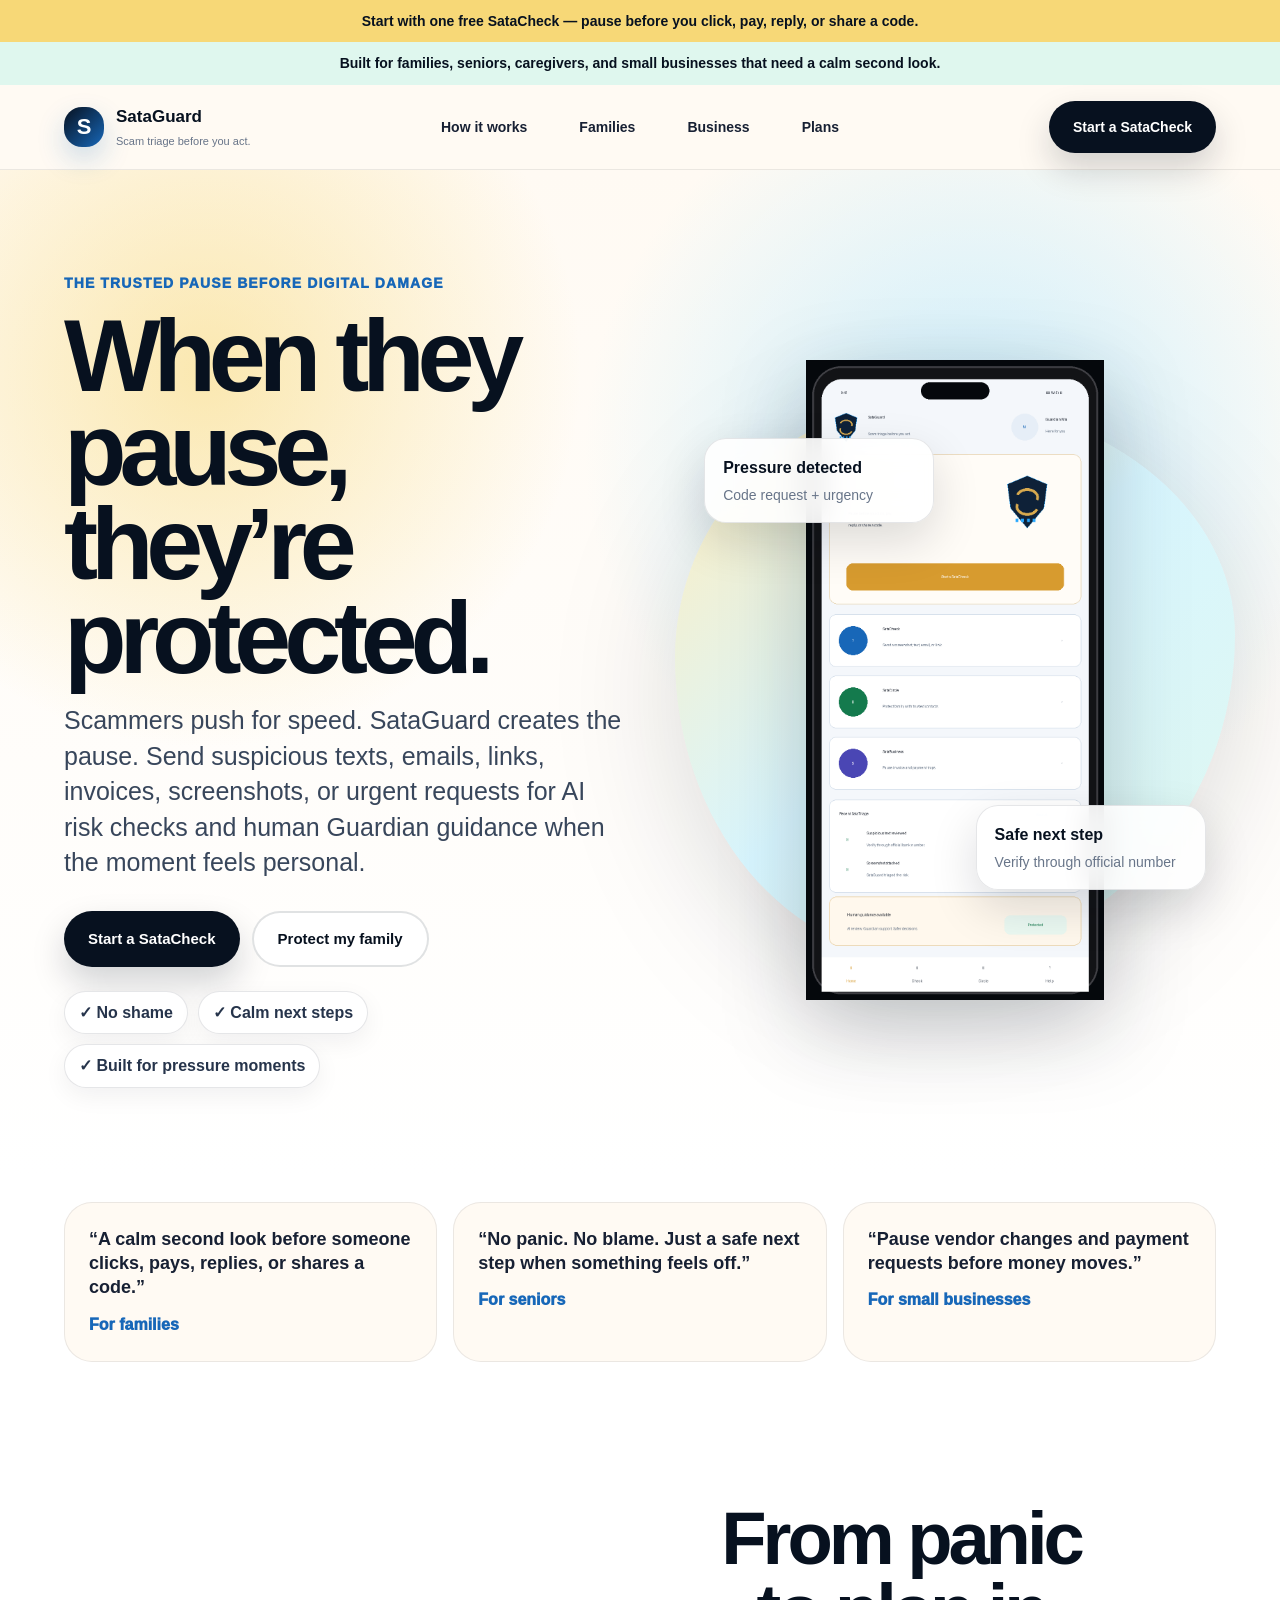
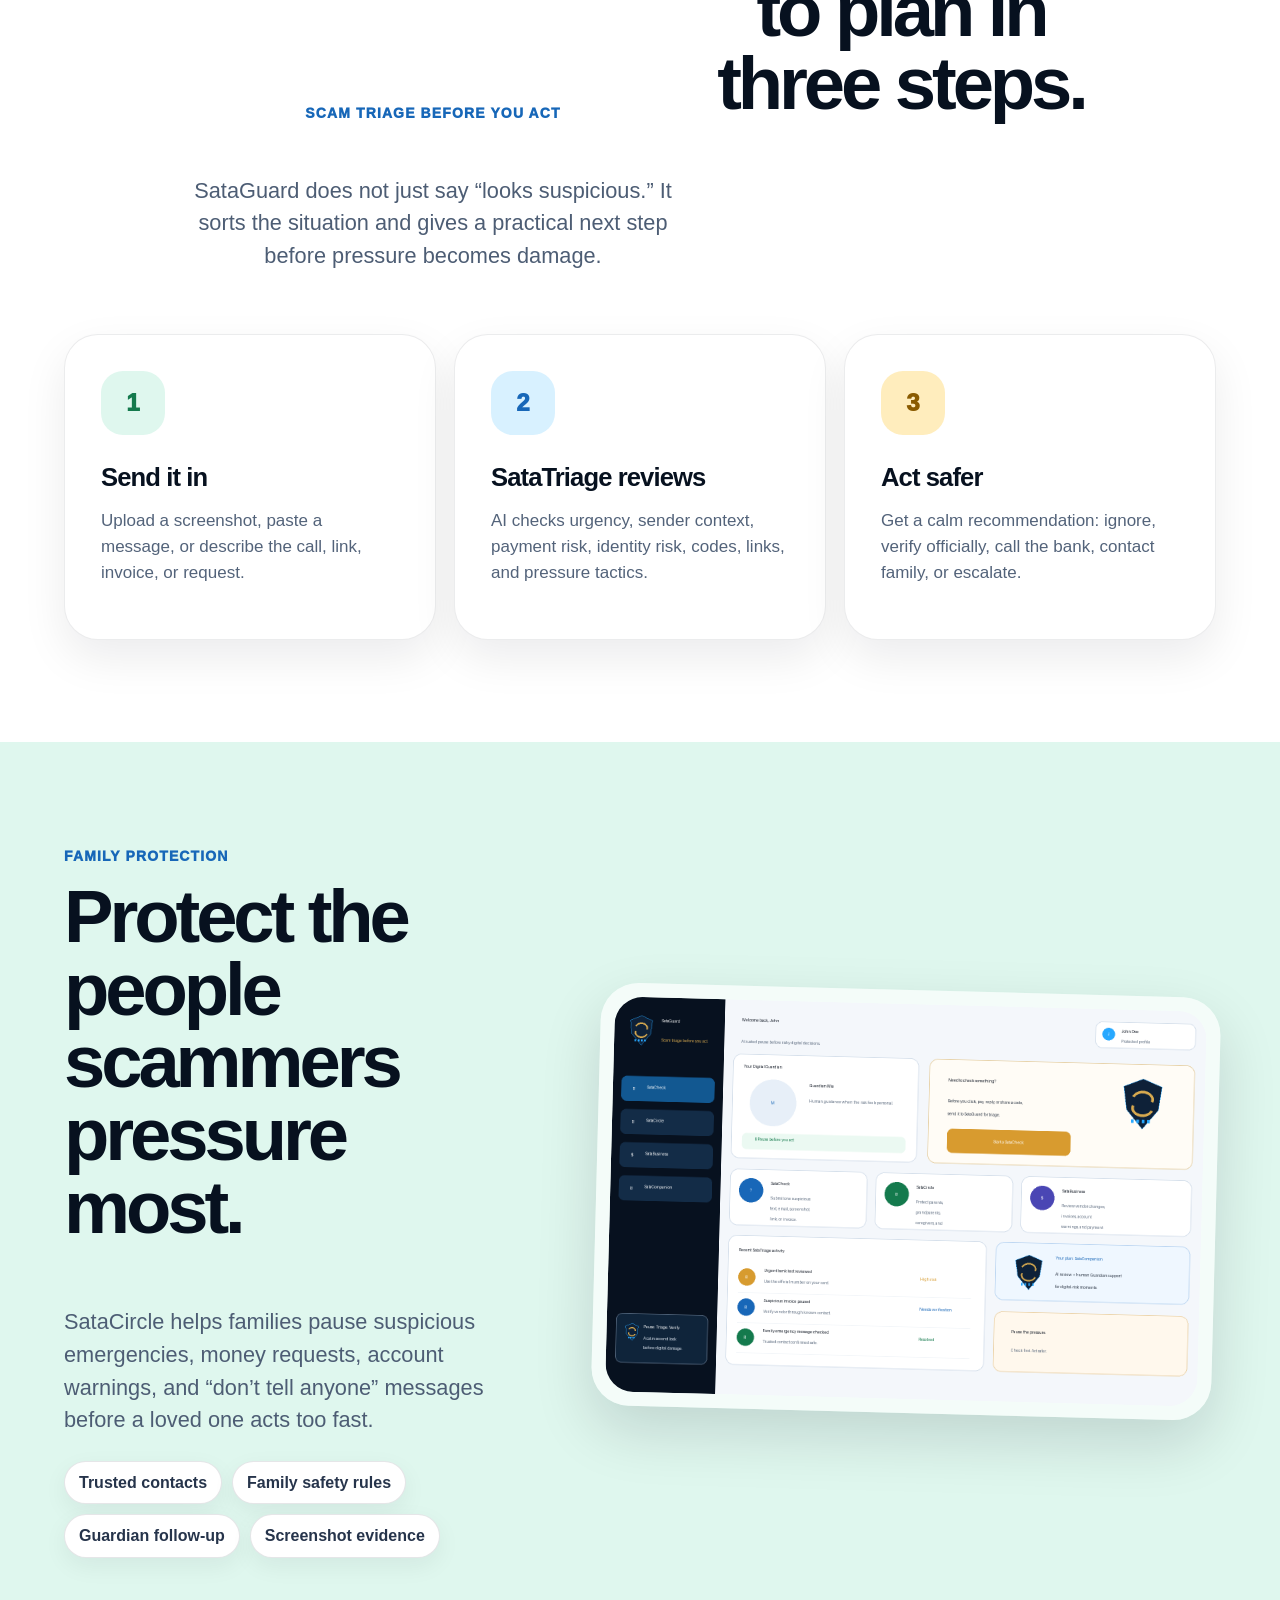
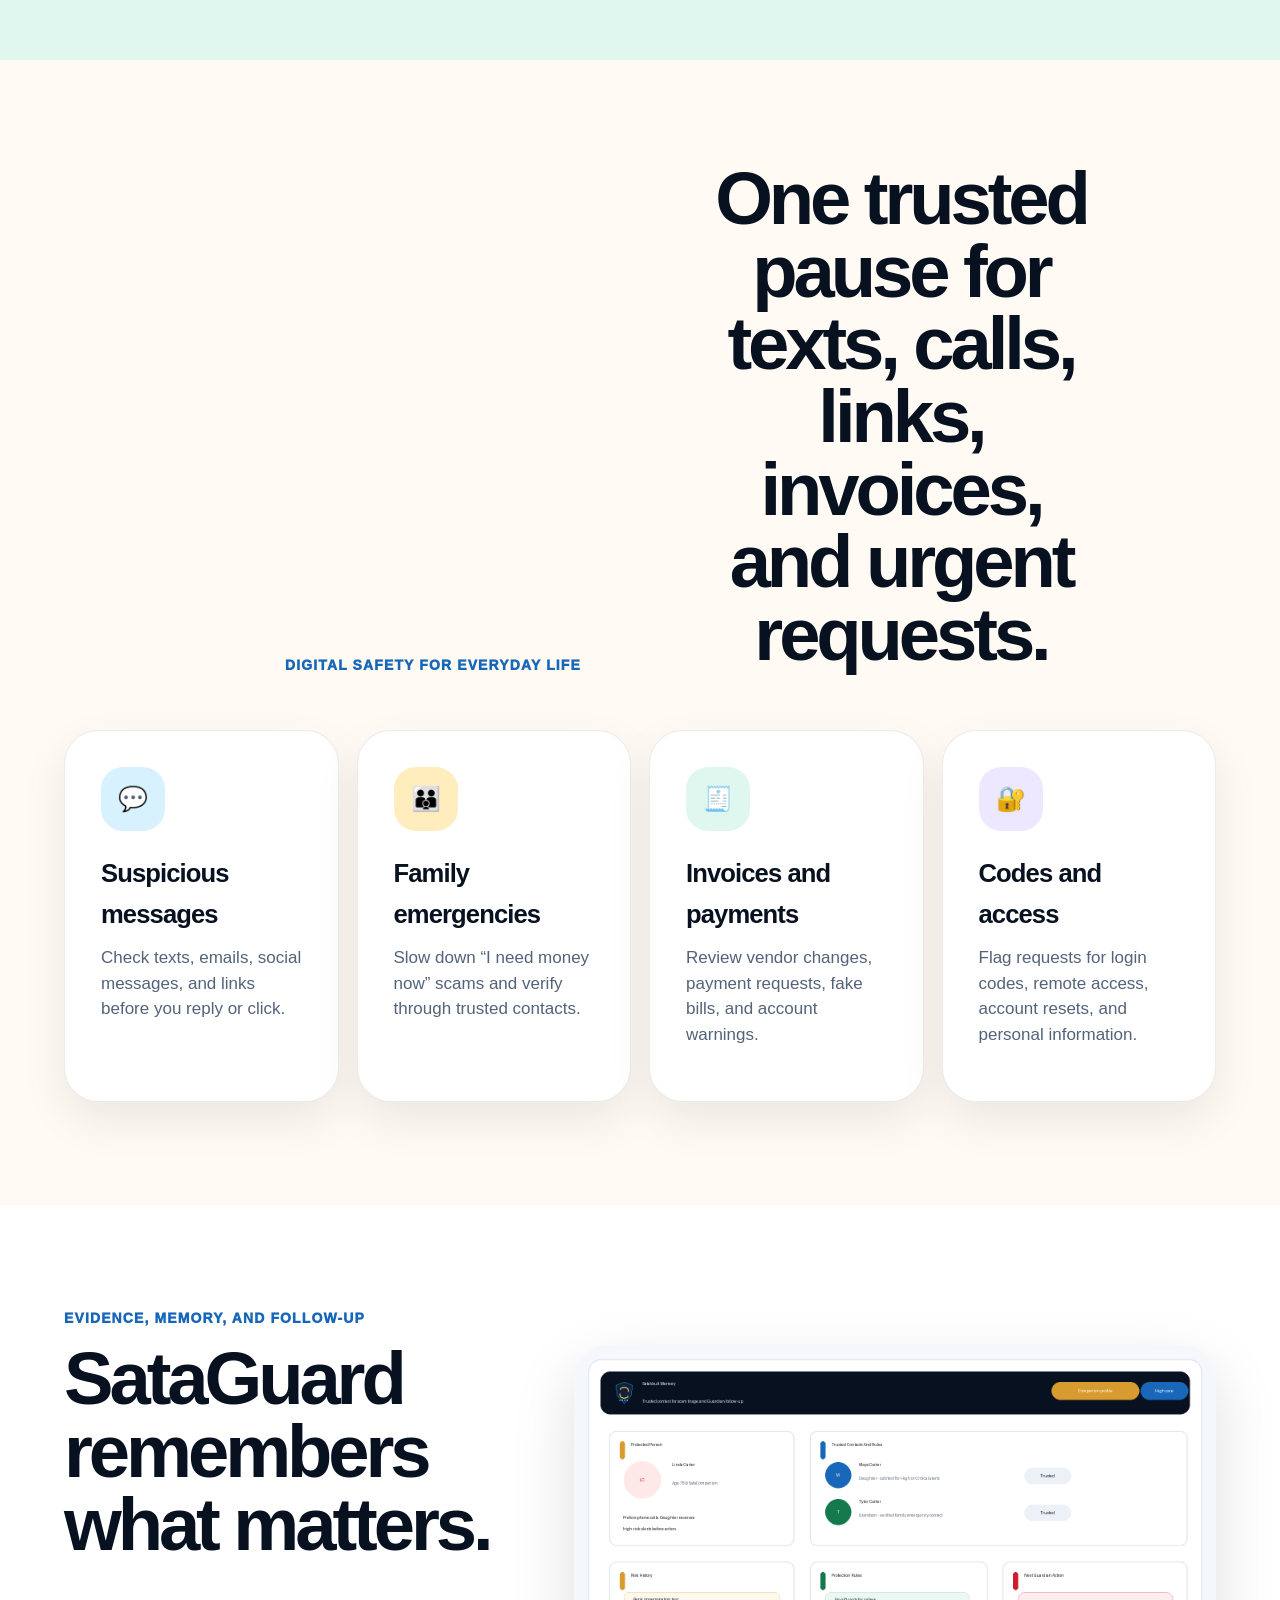
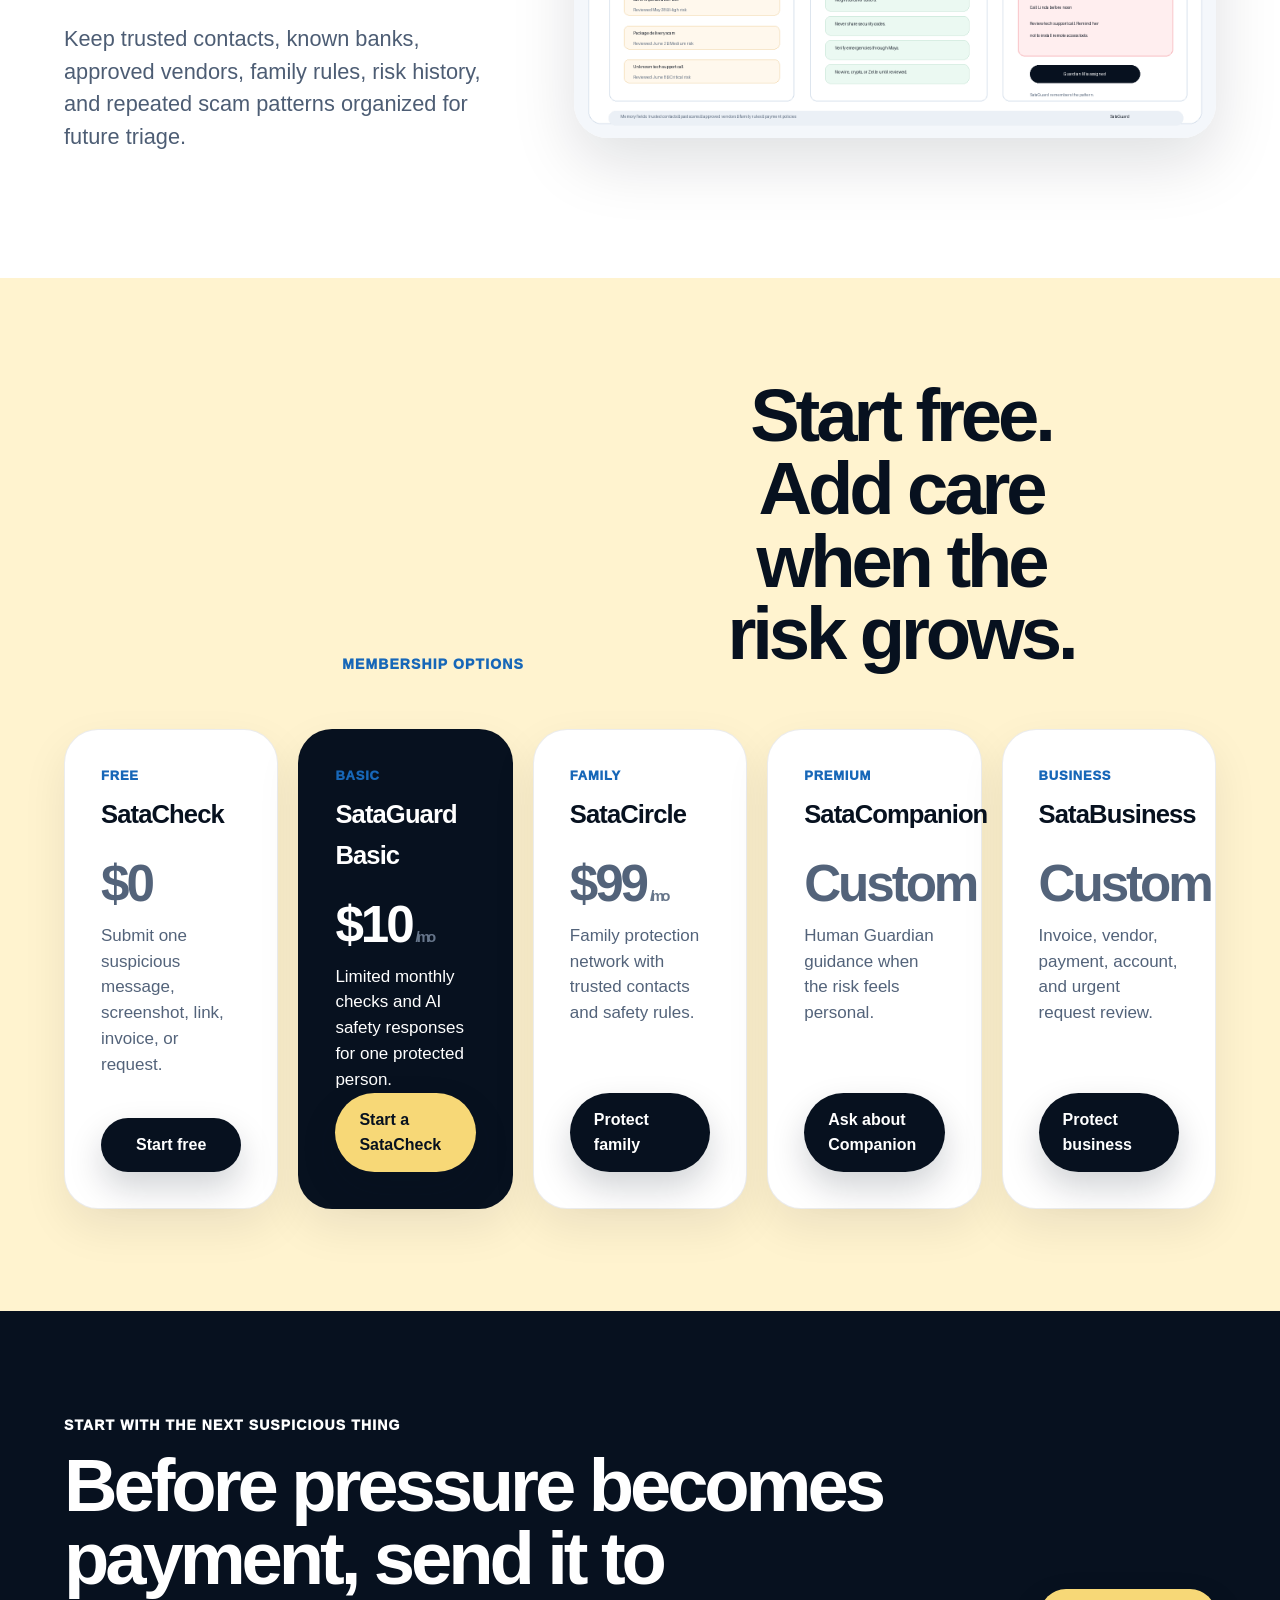
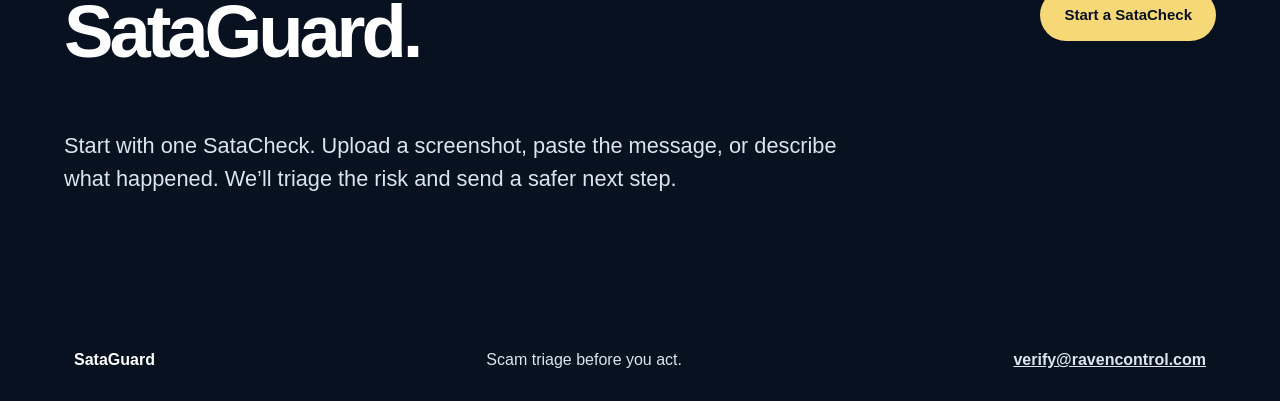
==== index.html @ 3368b768 "design: Redesign SataGuard homepage using Life360-inspired template - Rebuild homepage around consum" ====
<!doctype html>
<html lang="en">
  <head>
    <meta charset="utf-8" />
    <meta name="viewport" content="width=device-width, initial-scale=1, viewport-fit=cover, user-scalable=yes" />
    <meta name="apple-mobile-web-app-capable" content="yes" />
    <meta name="apple-mobile-web-app-status-bar-style" content="black-translucent" />
    <meta name="theme-color" content="#07111f" />
    <title>SataGuard | Scam Triage Before You Act</title>
    <meta
      name="description"
      content="SataGuard helps families, seniors, and small businesses triage suspicious messages, links, invoices, and urgent requests before they click, pay, reply, or share a code."
    />
    <link rel="stylesheet" href="style.css?v=sataguard-life360-20260613" />
  </head>
  <body class="life-inspired">
    <a class="skip-link" href="#main">Skip to main content</a>

    <div class="announcement-stack" aria-label="SataGuard announcements">
      <a href="satacheck.html">Start with one free SataCheck — pause before you click, pay, reply, or share a code.</a>
      <a href="#families">Built for families, seniors, caregivers, and small businesses that need a calm second look.</a>
    </div>

    <header class="site-header" aria-label="Primary">
      <a class="brand" href="#top" aria-label="SataGuard home">
        <span class="brand-mark">S</span>
        <span>
          <strong>SataGuard</strong>
          <small>Scam triage before you act.</small>
        </span>
      </a>
      <nav aria-label="Site navigation">
        <a href="#how">How it works</a>
        <a href="#families">Families</a>
        <a href="#business">Business</a>
        <a href="#plans">Plans</a>
      </nav>
      <a class="header-cta" href="satacheck.html">Start a SataCheck</a>
    </header>

    <main id="main">
      <section class="life-hero" id="top" aria-label="SataGuard overview">
        <div class="life-hero-copy">
          <p class="eyebrow">The trusted pause before digital damage</p>
          <h1>When they pause, they’re protected.</h1>
          <p class="hero-copy">
            Scammers push for speed. SataGuard creates the pause. Send suspicious texts,
            emails, links, invoices, screenshots, or urgent requests for AI risk checks and
            human Guardian guidance when the moment feels personal.
          </p>
          <div class="hero-actions">
            <a class="primary-action" href="satacheck.html">Start a SataCheck</a>
            <a class="secondary-action" href="#plans">Protect my family</a>
          </div>
          <div class="life-proof-row" aria-label="SataGuard trust points">
            <span>✓ No shame</span>
            <span>✓ Calm next steps</span>
            <span>✓ Built for pressure moments</span>
          </div>
        </div>
        <div class="life-hero-visual">
          <div class="hero-blob"></div>
          <img src="assets/customer-phone.png?v=sataguard-20260613" alt="SataGuard mobile app home screen" />
          <div class="floating-card card-top">
            <strong>Pressure detected</strong>
            <span>Code request + urgency</span>
          </div>
          <div class="floating-card card-bottom">
            <strong>Safe next step</strong>
            <span>Verify through official number</span>
          </div>
        </div>
      </section>

      <section class="quote-strip" aria-label="SataGuard positioning">
        <article>
          <p>“A calm second look before someone clicks, pays, replies, or shares a code.”</p>
          <span>For families</span>
        </article>
        <article>
          <p>“No panic. No blame. Just a safe next step when something feels off.”</p>
          <span>For seniors</span>
        </article>
        <article>
          <p>“Pause vendor changes and payment requests before money moves.”</p>
          <span>For small businesses</span>
        </article>
      </section>

      <section class="section life-feature" id="how">
        <div class="section-heading centered">
          <div class="section-kicker">Scam triage before you act</div>
          <h2>From panic to plan in three steps.</h2>
          <p>
            SataGuard does not just say “looks suspicious.” It sorts the situation and gives
            a practical next step before pressure becomes damage.
          </p>
        </div>
        <div class="life-steps">
          <article>
            <span class="step-icon">1</span>
            <h3>Send it in</h3>
            <p>Upload a screenshot, paste a message, or describe the call, link, invoice, or request.</p>
          </article>
          <article>
            <span class="step-icon">2</span>
            <h3>SataTriage reviews</h3>
            <p>AI checks urgency, sender context, payment risk, identity risk, codes, links, and pressure tactics.</p>
          </article>
          <article>
            <span class="step-icon">3</span>
            <h3>Act safer</h3>
            <p>Get a calm recommendation: ignore, verify officially, call the bank, contact family, or escalate.</p>
          </article>
        </div>
      </section>

      <section class="section life-split" id="families">
        <div class="life-split-copy">
          <div class="section-kicker">Family protection</div>
          <h2>Protect the people scammers pressure most.</h2>
          <p>
            SataCircle helps families pause suspicious emergencies, money requests, account warnings,
            and “don’t tell anyone” messages before a loved one acts too fast.
          </p>
          <div class="pill-list">
            <span>Trusted contacts</span>
            <span>Family safety rules</span>
            <span>Guardian follow-up</span>
            <span>Screenshot evidence</span>
          </div>
        </div>
        <figure class="life-device-card">
          <img src="assets/customer-desktop.png?v=sataguard-20260613" alt="SataGuard family safety dashboard" />
        </figure>
      </section>

      <section class="section life-cards" id="business">
        <div class="section-heading centered">
          <div class="section-kicker">Digital safety for everyday life</div>
          <h2>One trusted pause for texts, calls, links, invoices, and urgent requests.</h2>
        </div>
        <div class="benefit-grid">
          <article>
            <div class="benefit-icon">💬</div>
            <h3>Suspicious messages</h3>
            <p>Check texts, emails, social messages, and links before you reply or click.</p>
          </article>
          <article>
            <div class="benefit-icon">👪</div>
            <h3>Family emergencies</h3>
            <p>Slow down “I need money now” scams and verify through trusted contacts.</p>
          </article>
          <article>
            <div class="benefit-icon">🧾</div>
            <h3>Invoices and payments</h3>
            <p>Review vendor changes, payment requests, fake bills, and account warnings.</p>
          </article>
          <article>
            <div class="benefit-icon">🔐</div>
            <h3>Codes and access</h3>
            <p>Flag requests for login codes, remote access, account resets, and personal information.</p>
          </article>
        </div>
      </section>

      <section class="section life-memory">
        <div class="life-memory-copy">
          <div class="section-kicker">Evidence, memory, and follow-up</div>
          <h2>SataGuard remembers what matters.</h2>
          <p>
            Keep trusted contacts, known banks, approved vendors, family rules, risk history,
            and repeated scam patterns organized for future triage.
          </p>
        </div>
        <img src="assets/axiom-memory.png?v=sataguard-20260613" alt="SataVault Memory dashboard showing trusted contacts, risk history, protection rules, and next Guardian action" />
      </section>

      <section class="section life-plans" id="plans">
        <div class="section-heading centered">
          <div class="section-kicker">Membership options</div>
          <h2>Start free. Add care when the risk grows.</h2>
        </div>
        <div class="plan-grid life-plan-grid">
          <article class="plan">
            <p class="plan-label">Free</p>
            <h3>SataCheck</h3>
            <p class="price">$0</p>
            <p>Submit one suspicious message, screenshot, link, invoice, or request.</p>
            <a href="satacheck.html">Start free</a>
          </article>
          <article class="plan featured">
            <p class="plan-label">Basic</p>
            <h3>SataGuard Basic</h3>
            <p class="price">$10<span>/mo</span></p>
            <p>Limited monthly checks and AI safety responses for one protected person.</p>
            <a href="satacheck.html">Start a SataCheck</a>
          </article>
          <article class="plan">
            <p class="plan-label">Family</p>
            <h3>SataCircle</h3>
            <p class="price">$99<span>/mo</span></p>
            <p>Family protection network with trusted contacts and safety rules.</p>
            <a href="#contact">Protect family</a>
          </article>
          <article class="plan">
            <p class="plan-label">Premium</p>
            <h3>SataCompanion</h3>
            <p class="price">Custom</p>
            <p>Human Guardian guidance when the risk feels personal.</p>
            <a href="#contact">Ask about Companion</a>
          </article>
          <article class="plan">
            <p class="plan-label">Business</p>
            <h3>SataBusiness</h3>
            <p class="price">Custom</p>
            <p>Invoice, vendor, payment, account, and urgent request review.</p>
            <a href="#contact">Protect business</a>
          </article>
        </div>
      </section>

      <section class="section life-cta" id="contact">
        <div>
          <div class="section-kicker">Start with the next suspicious thing</div>
          <h2>Before pressure becomes payment, send it to SataGuard.</h2>
          <p>
            Start with one SataCheck. Upload a screenshot, paste the message, or describe
            what happened. We’ll triage the risk and send a safer next step.
          </p>
        </div>
        <a class="primary-action" href="satacheck.html">Start a SataCheck</a>
      </section>
    </main>

    <footer>
      <strong>SataGuard</strong>
      <span>Scam triage before you act.</span>
      <a href="mailto:verify@ravencontrol.com">verify@ravencontrol.com</a>
    </footer>
  </body>
</html>
---- style.css ----
:root {
  --ink: #07111f;
  --text: #223047;
  --muted: #66758a;
  --line: #d7e0ea;
  --soft: #f4f7fb;
  --white: #ffffff;
  --red: #d79b2f; /* SataGuard warning amber, not panic red */
  --red-dark: #a66f18;
  --blue: #27a8ff;
  --green: #147a4d;
  --gold: #d8aa4f;
  --shadow: 0 18px 54px rgba(17, 24, 39, 0.12);
  --shadow-sm: 0 2px 8px rgba(17, 24, 39, 0.08);
  --shadow-md: 0 8px 24px rgba(17, 24, 39, 0.12);
  --transition: all 0.3s cubic-bezier(0.4, 0, 0.2, 1);
}

* {
  box-sizing: border-box;
}

html {
  scroll-behavior: smooth;
  -webkit-font-smoothing: antialiased;
  -moz-osx-font-smoothing: grayscale;
}

body {
  margin: 0;
  background: var(--soft);
  color: var(--text);
  font-family: -apple-system, BlinkMacSystemFont, 'Segoe UI', Roboto, 'Helvetica Neue', Arial, sans-serif;
  font-size: 16px;
  line-height: 1.6;
}

img {
  max-width: 100%;
  display: block;
  height: auto;
}

a {
  color: inherit;
  transition: var(--transition);
}

/* ====== HEADER & NAV ====== */

.site-header {
  position: fixed;
  top: 0;
  left: 0;
  right: 0;
  z-index: 20;
  display: grid;
  grid-template-columns: minmax(220px, 1fr) auto minmax(120px, 1fr);
  align-items: center;
  gap: 22px;
  padding: 14px clamp(16px, 4vw, 56px);
  background: rgba(255, 255, 255, 0.95);
  border-bottom: 1px solid rgba(217, 225, 234, 0.85);
  backdrop-filter: blur(20px);
  box-shadow: 0 2px 8px rgba(0, 0, 0, 0.04);
}

.brand {
  display: inline-flex;
  align-items: center;
  gap: 12px;
  text-decoration: none;
  transition: var(--transition);
}

.brand:hover {
  opacity: 0.8;
}

.brand-mark {
  width: 40px;
  height: 40px;
  border-radius: 10px;
  display: grid;
  place-items: center;
  color: white;
  background: linear-gradient(135deg, var(--red), var(--red-dark));
  font-weight: 900;
  font-size: 22px;
  box-shadow: 0 4px 12px rgba(197, 22, 29, 0.25);
}

.brand strong,
.brand small {
  display: block;
}

.brand strong {
  color: var(--ink);
  font-size: 17px;
  font-weight: 700;
}

.brand small {
  color: var(--muted);
  font-size: 11px;
  margin-top: 2px;
  font-weight: 500;
}

nav {
  display: flex;
  align-items: center;
  gap: 28px;
  color: #364255;
  font-size: 14px;
  font-weight: 600;
}

nav a,
.header-cta,
.primary-action,
.secondary-action {
  text-decoration: none;
  transition: var(--transition);
}

nav a:hover {
  color: var(--red);
  font-weight: 700;
}

.header-cta {
  justify-self: end;
  padding: 11px 16px;
  border-radius: 8px;
  color: white;
  background: linear-gradient(135deg, var(--red), var(--red-dark));
  font-weight: 700;
  font-size: 14px;
  box-shadow: 0 4px 12px rgba(197, 22, 29, 0.2);
}

.header-cta:hover {
  transform: translateY(-1px);
  box-shadow: 0 6px 16px rgba(197, 22, 29, 0.3);
}

/* ====== HERO ====== */

.hero {
  position: relative;
  min-height: 92vh;
  overflow: hidden;
  display: grid;
  align-items: end;
  padding: 128px clamp(20px, 6vw, 74px) 84px;
  color: white;
}

.hero > img {
  position: absolute;
  inset: 0;
  width: 100%;
  height: 100%;
  object-fit: cover;
  object-position: 58% 50%;
}

.hero-shade {
  position: absolute;
  inset: 0;
  background:
    linear-gradient(90deg, rgba(7, 12, 18, 0.88) 0%, rgba(7, 12, 18, 0.74) 37%, rgba(7, 12, 18, 0.2) 76%),
    linear-gradient(0deg, rgba(7, 12, 18, 0.42), rgba(7, 12, 18, 0.06));
}

.hero-content {
  position: relative;
  max-width: 720px;
}

.eyebrow,
.section-kicker {
  margin: 0 0 14px;
  color: var(--red);
  font-size: 12px;
  font-weight: 700;
  letter-spacing: 1px;
  text-transform: uppercase;
}

.hero .eyebrow {
  color: #ffd35d;
}

h1,
h2,
h3,
p {
  margin-top: 0;
}

h1 {
  margin-bottom: 18px;
  font-size: clamp(48px, 8vw, 112px);
  line-height: 1;
  letter-spacing: -1px;
  font-weight: 900;
}

h2 {
  font-size: clamp(28px, 4vw, 48px);
  line-height: 1.2;
  font-weight: 800;
}

h3 {
  font-size: clamp(20px, 3vw, 28px);
  font-weight: 700;
}

.hero-copy {
  max-width: 650px;
  color: rgba(255, 255, 255, 0.92);
  font-size: clamp(18px, 2.3vw, 28px);
  line-height: 1.4;
  margin-bottom: 30px;
  font-weight: 500;
}

.hero-actions {
  display: flex;
  flex-wrap: wrap;
  gap: 12px;
}

.primary-action,
.secondary-action {
  display: inline-flex;
  align-items: center;
  justify-content: center;
  min-height: 48px;
  padding: 14px 24px;
  border-radius: 10px;
  font-weight: 700;
  font-size: 15px;
}

.primary-action {
  background: linear-gradient(135deg, var(--red), var(--red-dark));
  color: white;
  box-shadow: 0 6px 20px rgba(197, 22, 29, 0.3);
}

.primary-action:hover {
  transform: translateY(-2px);
  box-shadow: 0 8px 28px rgba(197, 22, 29, 0.4);
}

.secondary-action {
  background: rgba(255, 255, 255, 0.15);
  border: 1.5px solid rgba(255, 255, 255, 0.35);
  color: white;
  backdrop-filter: blur(10px);
}

.secondary-action:hover {
  background: rgba(255, 255, 255, 0.25);
  border-color: rgba(255, 255, 255, 0.5);
  transform: translateY(-1px);
}

/* ====== SECTIONS ====== */

.section {
  padding: clamp(48px, 8vw, 100px) clamp(16px, 6vw, 74px);
}

.section-heading {
  display: grid;
  grid-template-columns: minmax(0, 0.9fr) minmax(280px, 0.7fr);
  gap: 36px;
  align-items: end;
  margin-bottom: 40px;
}

.section-heading h2,
.split-copy h2,
.business-band h2,
.network-copy h2,
.consultation h2,
.contact-copy h2 {
  color: var(--ink);
  font-size: clamp(32px, 4.6vw, 62px);
  line-height: 1.1;
  margin-bottom: 18px;
}

.section-heading p,
.split-copy p,
.network-copy p,
.consultation p,
.contact-copy p {
  color: var(--muted);
  font-size: 16px;
  line-height: 1.6;
}

/* ====== TRUST BAR ====== */

.trust-bar {
  display: grid;
  grid-template-columns: repeat(5, 1fr);
  gap: 1px;
  background: var(--line);
  border-bottom: 1px solid var(--line);
}

.trust-bar span {
  min-height: 70px;
  display: grid;
  place-items: center;
  padding: 16px;
  text-align: center;
  background: white;
  color: var(--ink);
  font-weight: 800;
  font-size: 14px;
}

/* ====== WORKFLOW ====== */

.workflow {
  display: grid;
  grid-template-columns: repeat(3, 1fr);
  gap: 20px;
}

.workflow article,
.plan,
.business-grid article,
.notice,
.contact-form {
  background: white;
  border: 1px solid var(--line);
  border-radius: 12px;
  box-shadow: var(--shadow-sm);
  transition: var(--transition);
}

.workflow article:hover,
.plan:hover {
  border-color: rgba(197, 22, 29, 0.2);
  box-shadow: var(--shadow-md);
  transform: translateY(-4px);
}

.workflow article {
  padding: 24px;
}

.workflow span {
  display: inline-block;
  color: var(--red);
  font-weight: 900;
  margin-bottom: 28px;
  font-size: 32px;
}

.workflow h3,
.business-grid h3,
.plan h3 {
  color: var(--ink);
  font-size: 20px;
  margin-bottom: 12px;
  font-weight: 700;
}

.workflow p,
.business-grid p,
.plan p {
  color: var(--muted);
  line-height: 1.6;
  margin: 0;
  font-size: 15px;
}

/* ====== SPLIT LAYOUT ====== */

.split {
  display: grid;
  grid-template-columns: minmax(0, 0.95fr) minmax(320px, 0.55fr);
  gap: clamp(28px, 5vw, 76px);
  align-items: center;
  background: white;
}

.rule-list {
  display: grid;
  gap: 16px;
  margin-top: 28px;
}

.rule-list div {
  display: grid;
  grid-template-columns: 160px 1fr;
  gap: 18px;
  border-top: 1px solid var(--line);
  padding-top: 14px;
}

.rule-list strong {
  color: var(--ink);
  font-weight: 700;
}

.rule-list span {
  color: var(--muted);
  line-height: 1.5;
  font-size: 15px;
}

/* ====== BUSINESS BAND ====== */

.business-band {
  color: white;
  background: linear-gradient(135deg, #1a2332, #0f151d);
}

.business-band .section-kicker {
  color: #ffd35d;
}

.business-band h2 {
  color: white;
  max-width: 920px;
}

.business-grid {
  display: grid;
  grid-template-columns: repeat(3, 1fr);
  gap: 20px;
  margin-top: 32px;
}

.business-grid article {
  background: rgba(255, 255, 255, 0.08);
  border-color: rgba(255, 255, 255, 0.15);
  box-shadow: none;
  padding: 24px;
  transition: var(--transition);
}

.business-grid article:hover {
  background: rgba(255, 255, 255, 0.12);
  border-color: rgba(255, 255, 255, 0.25);
}

.business-grid h3 {
  color: white;
}

.business-grid p {
  color: rgba(255, 255, 255, 0.8);
}

/* ====== NETWORK ====== */

.network {
  display: grid;
  grid-template-columns: 0.45fr 0.55fr;
  gap: 32px;
  align-items: center;
  background: #fbfcfe;
}

.network img {
  border: 1px solid var(--line);
  border-radius: 12px;
  box-shadow: var(--shadow);
}

/* ====== PLANS ====== */

.plans {
  background: white;
}

.plan-grid {
  display: grid;
  grid-template-columns: repeat(3, 1fr);
  gap: 20px;
}

.plan {
  padding: 24px;
}

.plan.featured {
  border-color: rgba(197, 22, 29, 0.4);
  box-shadow: 0 12px 32px rgba(197, 22, 29, 0.15);
  transform: scale(1.02);
}

.price {
  color: var(--ink);
  font-size: 42px;
  line-height: 1;
  font-weight: 900;
  margin-bottom: 12px;
}

.price span {
  color: var(--muted);
  font-size: 15px;
  margin-left: 4px;
  font-weight: 600;
}

/* ====== CONSULTATION & CONTACT ====== */

.consultation {
  display: grid;
  grid-template-columns: minmax(0, 1fr) minmax(280px, 430px);
  gap: 28px;
  align-items: center;
  background: #f8fafc;
}

.notice {
  padding: 24px;
  color: var(--text);
  line-height: 1.6;
  border-left: 6px solid var(--gold);
  background: rgba(201, 137, 43, 0.05);
}

.contact {
  display: grid;
  grid-template-columns: minmax(0, 0.8fr) minmax(320px, 520px);
  gap: 32px;
  align-items: start;
  background: white;
}

.contact-form {
  display: grid;
  gap: 14px;
  padding: 28px;
}

/* ====== FORMS ====== */

label {
  display: grid;
  gap: 8px;
  color: var(--ink);
  font-size: 14px;
  font-weight: 600;
  letter-spacing: 0.3px;
}

input,
select,
textarea {
  width: 100%;
  border: 1.5px solid var(--line);
  border-radius: 10px;
  padding: 12px 14px;
  color: var(--text);
  background: white;
  font: inherit;
  font-size: 16px;
  transition: var(--transition);
}

input:hover,
select:hover,
textarea:hover {
  border-color: #b8c5d6;
}

input:focus,
select:focus,
textarea:focus {
  outline: none;
  border-color: var(--blue);
  box-shadow: 0 0 0 3px rgba(21, 94, 183, 0.1);
  background: #fafbfc;
}

input::placeholder,
textarea::placeholder {
  color: var(--muted);
}

textarea {
  resize: vertical;
  min-height: 120px;
  line-height: 1.5;
}

button {
  min-height: 48px;
  border: 0;
  border-radius: 10px;
  color: white;
  background: linear-gradient(135deg, var(--red), var(--red-dark));
  font-weight: 700;
  font-size: 16px;
  cursor: pointer;
  transition: var(--transition);
  box-shadow: 0 4px 12px rgba(197, 22, 29, 0.2);
  letter-spacing: 0.5px;
  margin-top: 8px;
}

button:hover {
  transform: translateY(-2px);
  box-shadow: 0 8px 24px rgba(197, 22, 29, 0.3);
}

button:active {
  transform: translateY(0);
}

/* ====== FOOTER ====== */

footer {
  display: flex;
  flex-wrap: wrap;
  justify-content: space-between;
  align-items: center;
  gap: 16px;
  padding: 28px clamp(16px, 6vw, 74px);
  color: #d6deea;
  background: linear-gradient(135deg, var(--ink), #1a2332);
  border-top: 1px solid rgba(217, 225, 234, 0.1);
}

footer strong {
  color: white;
  font-weight: 700;
}

footer a {
  color: white;
  font-weight: 600;
}

footer a:hover {
  color: var(--red);
}

/* ====== INTAKE FORM ====== */

.intake-page {
  background: linear-gradient(180deg, #f5f7fa, #ffffff);
}

.intake-hero {
  display: grid;
  grid-template-columns: minmax(0, 1fr) minmax(280px, 420px);
  gap: 28px;
  align-items: end;
  padding: 136px clamp(16px, 6vw, 74px) 42px;
  background: white;
  border-bottom: 1px solid var(--line);
}

.intake-hero h1 {
  max-width: 850px;
  color: var(--ink);
  font-size: clamp(42px, 6vw, 82px);
  line-height: 1;
  margin-bottom: 18px;
}

.intake-hero p {
  max-width: 760px;
  color: var(--muted);
  font-size: clamp(16px, 2vw, 20px);
  line-height: 1.5;
}

.pause-card {
  display: grid;
  gap: 12px;
  padding: 24px;
  border-radius: 12px;
  background: linear-gradient(135deg, rgba(197, 22, 29, 0.05), rgba(197, 22, 29, 0.02));
  border: 1.5px solid rgba(197, 22, 29, 0.2);
  border-left-width: 6px;
  box-shadow: var(--shadow-sm);
}

.pause-card strong {
  color: var(--ink);
  font-size: 17px;
  font-weight: 700;
}

.pause-card span {
  color: var(--text);
  line-height: 1.5;
  font-size: 14px;
}

.intake-layout {
  display: grid;
  grid-template-columns: minmax(0, 1fr) 330px;
  gap: 28px;
  padding: 40px clamp(16px, 6vw, 74px) 80px;
}

.intake-form {
  display: grid;
  gap: 20px;
}

.form-section,
.intake-side article {
  background: white;
  border: 1px solid var(--line);
  border-radius: 12px;
  padding: 28px;
  box-shadow: var(--shadow-sm);
  transition: var(--transition);
}

.form-section:hover {
  box-shadow: var(--shadow-md);
  border-color: rgba(197, 22, 29, 0.1);
}

.form-section h2,
.intake-side h3 {
  color: var(--ink);
  font-size: 20px;
  margin-top: 0;
  margin-bottom: 20px;
  font-weight: 700;
  padding-bottom: 14px;
  border-bottom: 2px solid #f0f3f7;
}

.form-two,
.form-three {
  display: grid;
  gap: 14px;
}

.form-two {
  grid-template-columns: repeat(2, 1fr);
}

.form-three {
  grid-template-columns: repeat(3, 1fr);
}

.consent-line {
  display: grid;
  grid-template-columns: auto 1fr;
  align-items: start;
  gap: 12px;
  padding: 18px 20px;
  border: 1.5px solid rgba(197, 22, 29, 0.15);
  border-radius: 10px;
  background: linear-gradient(135deg, rgba(197, 22, 29, 0.02), rgba(21, 94, 183, 0.02));
  color: var(--text);
  font-weight: 500;
  line-height: 1.5;
  transition: var(--transition);
}

.consent-line:hover {
  border-color: rgba(197, 22, 29, 0.25);
  box-shadow: 0 2px 8px rgba(197, 22, 29, 0.08);
}

.consent-line input {
  width: auto;
  margin-top: 4px;
  cursor: pointer;
}

.intake-side {
  display: grid;
  gap: 20px;
  align-content: start;
}

.intake-side ol {
  margin: 0;
  padding-left: 24px;
  color: var(--text);
  line-height: 1.7;
}

.intake-side ol li {
  margin-bottom: 10px;
}

.intake-side p {
  color: var(--muted);
  line-height: 1.6;
  font-size: 14px;
}

.intake-side a {
  color: var(--red);
  font-weight: 700;
  text-decoration: none;
}

.intake-side a:hover {
  text-decoration: underline;
}

/* ====== FILE UPLOAD ====== */

.form-hint {
  color: var(--muted);
  font-size: 14px;
  line-height: 1.5;
  margin: 0 0 16px 0;
}

.file-upload {
  position: relative;
  display: block;
}

.file-upload input[type="file"] {
  position: absolute;
  opacity: 0;
  width: 100%;
  height: 100%;
  cursor: pointer;
  top: 0;
  left: 0;
}

.file-upload-label {
  display: flex;
  align-items: center;
  gap: 16px;
  padding: 24px;
  border: 2px dashed var(--line);
  border-radius: 12px;
  background: linear-gradient(135deg, rgba(21, 94, 183, 0.02), rgba(197, 22, 29, 0.02));
  cursor: pointer;
  transition: var(--transition);
  text-align: left;
}

.file-upload input[type="file"]:hover ~ .file-upload-label,
.file-upload-label:hover {
  border-color: var(--blue);
  background: linear-gradient(135deg, rgba(21, 94, 183, 0.05), rgba(197, 22, 29, 0.05));
}

.file-upload input[type="file"]:focus ~ .file-upload-label {
  outline: none;
  border-color: var(--blue);
  box-shadow: 0 0 0 3px rgba(21, 94, 183, 0.1);
}

.file-icon {
  font-size: 32px;
  flex-shrink: 0;
}

.file-text {
  flex: 1;
}

.file-text strong {
  display: block;
  color: var(--ink);
  font-weight: 700;
  margin-bottom: 4px;
}

.file-text small {
  display: block;
  color: var(--muted);
  font-size: 13px;
}

.file-preview {
  margin-top: 16px;
  display: grid;
  gap: 12px;
}

.file-item {
  display: flex;
  align-items: center;
  gap: 12px;
  padding: 12px 14px;
  background: #f0f3f7;
  border: 1px solid var(--line);
  border-radius: 8px;
  border-left: 4px solid var(--green);
}

.file-item-icon {
  font-size: 20px;
  flex-shrink: 0;
}

.file-item-info {
  flex: 1;
  min-width: 0;
}

.file-item-name {
  display: block;
  color: var(--ink);
  font-weight: 600;
  font-size: 14px;
  word-break: break-word;
  margin-bottom: 2px;
}

.file-item-size {
  display: block;
  color: var(--muted);
  font-size: 12px;
}

.file-item-remove {
  background: none;
  border: none;
  color: var(--muted);
  cursor: pointer;
  font-size: 18px;
  padding: 4px 8px;
  transition: var(--transition);
  flex-shrink: 0;
}

.file-item-remove:hover {
  color: var(--red);
  transform: scale(1.2);
}

/* Mobile file upload */
@media (max-width: 768px) {
  .file-upload-label {
    flex-direction: column;
    text-align: center;
    padding: 20px;
    gap: 12px;
  }

  .file-icon {
    font-size: 40px;
  }

  .file-text strong {
    margin-bottom: 2px;
  }
}

.intake-status {
  min-height: 48px;
  display: none;
  align-items: center;
  padding: 16px 18px;
  border-radius: 10px;
  line-height: 1.5;
  font-weight: 500;
  animation: slideDown 0.3s ease;
}

@keyframes slideDown {
  from {
    opacity: 0;
    transform: translateY(-10px);
  }
  to {
    opacity: 1;
    transform: translateY(0);
  }
}

.intake-status.pending,
.intake-status.success,
.intake-status.error {
  display: flex;
}

.intake-status.pending {
  color: #253044;
  background: linear-gradient(135deg, #eef2f7, #f3f6fb);
  border: 1.5px solid var(--line);
}

.intake-status.success {
  color: #0f5132;
  background: linear-gradient(135deg, #edf9f2, #f0fdf4);
  border: 1.5px solid #bfe5cf;
}

.intake-status.error {
  color: #842029;
  background: linear-gradient(135deg, #fff1f2, #ffe4e6);
  border: 1.5px solid #f7c6c9;
}

/* ====== RESPONSIVE DESIGN ====== */

@media (max-width: 980px) {
  .site-header {
    grid-template-columns: 1fr auto;
    gap: 16px;
  }

  nav {
    display: none;
  }

  .trust-bar,
  .workflow,
  .business-grid,
  .plan-grid,
  .section-heading,
  .split,
  .network,
  .consultation,
  .contact,
  .intake-hero,
  .intake-layout,
  .form-two,
  .form-three {
    grid-template-columns: 1fr;
  }

  .hero {
    min-height: 88vh;
    padding-top: 112px;
  }

  .hero > img {
    object-position: 72% 50%;
  }

  .hero-shade {
    background: linear-gradient(90deg, rgba(7, 12, 18, 0.9), rgba(7, 12, 18, 0.58));
  }

  .rule-list div {
    grid-template-columns: 1fr;
    gap: 4px;
  }

  .plan.featured {
    transform: scale(1);
  }
}

@media (max-width: 768px) {
  .site-header {
    padding: 12px 14px;
    gap: 12px;
  }

  .brand-mark {
    width: 36px;
    height: 36px;
    font-size: 19px;
  }

  .brand small {
    display: none;
  }

  .header-cta {
    padding: 9px 12px;
    font-size: 13px;
    min-height: 36px;
  }

  h1 {
    font-size: clamp(36px, 6vw, 64px);
  }

  h2 {
    font-size: clamp(24px, 3.5vw, 36px);
  }

  .hero {
    min-height: 86vh;
    padding: 104px 16px 64px;
  }

  .hero > img {
    object-position: 80% 50%;
  }

  .hero-copy {
    font-size: 16px;
  }

  .hero-actions {
    display: grid;
  }

  .primary-action,
  .secondary-action {
    min-height: 44px;
    padding: 12px 20px;
    font-size: 14px;
  }

  .section {
    padding: 40px 16px;
  }

  .section-heading {
    gap: 20px;
    margin-bottom: 24px;
  }

  .trust-bar {
    grid-template-columns: repeat(2, 1fr);
  }

  .trust-bar span {
    min-height: 60px;
    padding: 12px;
    font-size: 12px;
  }

  .workflow {
    grid-template-columns: repeat(2, 1fr);
    gap: 16px;
  }

  .business-grid {
    grid-template-columns: repeat(2, 1fr);
    gap: 16px;
  }

  .plan-grid {
    grid-template-columns: repeat(2, 1fr);
    gap: 16px;
  }

  .network {
    gap: 20px;
  }

  .contact {
    gap: 24px;
  }

  /* Form Mobile */
  input,
  select,
  textarea {
    padding: 12px 12px;
    font-size: 16px;
  }

  button {
    min-height: 44px;
    font-size: 15px;
  }

  .form-section,
  .intake-side article {
    padding: 20px;
  }

  .form-section h2,
  .intake-side h3 {
    font-size: 18px;
    margin-bottom: 16px;
  }

  .intake-layout {
    gap: 20px;
    padding: 24px 16px 60px;
  }

  .intake-hero {
    grid-template-columns: 1fr;
    padding: 96px 16px 32px;
  }

  .pause-card {
    padding: 20px;
    margin-top: 16px;
  }
}

@media (max-width: 480px) {
  .site-header {
    padding: 10px 12px;
    grid-template-columns: 1fr;
    text-align: center;
  }

  .brand {
    justify-content: center;
  }

  .header-cta {
    justify-self: auto;
    width: 100%;
  }

  h1 {
    font-size: 32px;
  }

  h2 {
    font-size: 20px;
  }

  h3 {
    font-size: 18px;
  }

  .hero {
    padding: 90px 12px 48px;
    min-height: 84vh;
  }

  .section {
    padding: 32px 12px;
  }

  .section-heading,
  .section-heading > * {
    gap: 12px;
  }

  .workflow {
    grid-template-columns: 1fr;
  }

  .business-grid {
    grid-template-columns: 1fr;
  }

  .plan-grid {
    grid-template-columns: 1fr;
  }

  .trust-bar {
    grid-template-columns: 1fr;
  }

  .contact,
  .consultation {
    gap: 16px;
  }

  .rule-list div {
    gap: 8px;
  }

  /* Form Mobile */
  label {
    font-size: 13px;
    gap: 6px;
  }

  input,
  select,
  textarea {
    padding: 11px 11px;
    font-size: 16px;
    border-radius: 8px;
  }

  button {
    width: 100%;
    min-height: 42px;
  }

  .form-two,
  .form-three {
    grid-template-columns: 1fr;
  }

  .form-section,
  .intake-side article,
  .contact-form {
    padding: 16px;
    border-radius: 8px;
  }

  .form-section h2,
  .intake-side h3 {
    font-size: 16px;
    margin-bottom: 12px;
  }

  .consent-line {
    gap: 10px;
    padding: 14px;
    font-size: 13px;
  }

  .intake-hero {
    padding: 80px 12px 24px;
  }

  .intake-hero h1 {
    font-size: 28px;
    margin-bottom: 12px;
  }

  .intake-hero p {
    font-size: 14px;
  }

  .intake-layout {
    padding: 16px 12px 48px;
  }
}

@media (max-width: 360px) {
  h1 {
    font-size: 28px;
  }

  h2 {
    font-size: 18px;
  }

  input,
  select,
  textarea {
    font-size: 16px;
  }

  .workflow span {
    font-size: 28px;
    margin-bottom: 16px;
  }
}

/* ====== LIFE360-INSPIRED CONSUMER SAFETY REDESIGN ====== */

.life-inspired {
  background: #fffaf3;
  color: #172033;
}

.skip-link {
  position: absolute;
  left: -999px;
  top: 0;
  background: #07111f;
  color: #fff;
  padding: 10px 14px;
  z-index: 999;
}

.skip-link:focus {
  left: 12px;
  top: 12px;
}

.announcement-stack {
  display: grid;
  grid-template-columns: 1fr;
  text-align: center;
  font-weight: 800;
  font-size: 14px;
}

.announcement-stack a {
  padding: 10px 16px;
  color: #07111f;
  text-decoration: none;
}

.announcement-stack a:first-child {
  background: #f7d877;
}

.announcement-stack a:nth-child(2) {
  background: #dff7ee;
}

.life-inspired .site-header {
  position: sticky;
  top: 0;
  z-index: 20;
  margin: 0 auto;
  padding: 16px clamp(18px, 5vw, 64px);
  background: rgba(255, 250, 243, 0.88);
  backdrop-filter: blur(18px);
  border-bottom: 1px solid rgba(7, 17, 31, 0.08);
  box-shadow: none;
}

.life-inspired .brand {
  color: #07111f;
}

.life-inspired .brand-mark {
  background: linear-gradient(135deg, #07111f, #1767b8);
  color: white;
  border-radius: 18px;
  box-shadow: 0 12px 28px rgba(23, 103, 184, 0.22);
}

.life-inspired .brand small {
  color: #687589;
}

.life-inspired nav a {
  color: #172033;
  font-weight: 800;
  padding: 10px 12px;
  border-radius: 999px;
}

.life-inspired nav a:hover {
  background: rgba(23, 103, 184, 0.08);
  color: #1767b8;
}

.life-inspired .header-cta,
.life-inspired .primary-action,
.life-inspired .secondary-action,
.life-inspired .plan a {
  border-radius: 999px;
  min-height: 52px;
  display: inline-flex;
  align-items: center;
  justify-content: center;
  padding: 14px 24px;
  font-weight: 900;
  text-decoration: none;
}

.life-inspired .header-cta,
.life-inspired .primary-action,
.life-inspired .plan a {
  background: #07111f;
  color: #fff;
  box-shadow: 0 16px 34px rgba(7, 17, 31, 0.18);
}

.life-inspired .secondary-action {
  background: #fff;
  color: #07111f;
  border: 2px solid rgba(7, 17, 31, 0.12);
}

.life-hero {
  position: relative;
  display: grid;
  grid-template-columns: minmax(0, 1.04fr) minmax(320px, 0.96fr);
  gap: clamp(24px, 5vw, 72px);
  align-items: center;
  min-height: auto;
  padding: clamp(56px, 8vw, 112px) clamp(18px, 5vw, 72px) clamp(44px, 7vw, 96px);
  overflow: hidden;
  background:
    radial-gradient(circle at 16% 20%, rgba(247, 216, 119, 0.55), transparent 28%),
    radial-gradient(circle at 76% 28%, rgba(186, 234, 255, 0.75), transparent 32%),
    linear-gradient(180deg, #fffaf3 0%, #ffffff 100%);
}

.life-hero-copy {
  max-width: 760px;
  z-index: 2;
}

.life-inspired .eyebrow,
.life-inspired .section-kicker {
  color: #1767b8;
  font-size: 14px;
  font-weight: 950;
  letter-spacing: 0.08em;
  text-transform: uppercase;
}

.life-hero h1 {
  margin: 14px 0 18px;
  color: #07111f;
  font-size: clamp(48px, 8vw, 112px);
  line-height: 0.92;
  letter-spacing: -0.07em;
  max-width: 820px;
}

.life-hero .hero-copy {
  color: #38465b;
  font-size: clamp(18px, 2vw, 25px);
  line-height: 1.42;
  max-width: 710px;
}

.life-proof-row {
  display: flex;
  flex-wrap: wrap;
  gap: 10px;
  margin-top: 24px;
}

.life-proof-row span,
.pill-list span {
  display: inline-flex;
  align-items: center;
  min-height: 38px;
  padding: 8px 14px;
  border-radius: 999px;
  background: #fff;
  border: 1px solid rgba(7, 17, 31, 0.1);
  color: #26344b;
  font-weight: 800;
  box-shadow: 0 8px 24px rgba(7, 17, 31, 0.06);
}

.life-hero-visual {
  position: relative;
  min-height: 660px;
  display: grid;
  place-items: center;
}

.hero-blob {
  position: absolute;
  width: min(560px, 88vw);
  aspect-ratio: 1;
  border-radius: 46% 54% 55% 45% / 46% 42% 58% 54%;
  background: linear-gradient(135deg, #ffedbd, #d8f6ff 48%, #dff7ee);
  filter: drop-shadow(0 30px 60px rgba(7, 17, 31, 0.14));
}

.life-hero-visual img {
  position: relative;
  z-index: 2;
  width: min(330px, 74vw);
  max-height: 640px;
  object-fit: contain;
  filter: drop-shadow(0 26px 42px rgba(7, 17, 31, 0.22));
}

.floating-card {
  position: absolute;
  z-index: 3;
  width: 230px;
  padding: 16px 18px;
  border-radius: 22px;
  background: rgba(255, 255, 255, 0.9);
  border: 1px solid rgba(7, 17, 31, 0.1);
  box-shadow: 0 18px 48px rgba(7, 17, 31, 0.14);
  backdrop-filter: blur(14px);
}

.floating-card strong,
.floating-card span {
  display: block;
}

.floating-card strong {
  color: #07111f;
  font-size: 16px;
}

.floating-card span {
  color: #687589;
  font-size: 14px;
  margin-top: 3px;
}

.card-top {
  top: 88px;
  left: 2%;
}

.card-bottom {
  right: 2%;
  bottom: 120px;
}

.quote-strip {
  display: grid;
  grid-template-columns: repeat(3, minmax(0, 1fr));
  gap: 16px;
  padding: 24px clamp(18px, 5vw, 72px) 38px;
  background: white;
}

.quote-strip article {
  padding: 24px;
  border-radius: 28px;
  background: #fffaf3;
  border: 1px solid rgba(7, 17, 31, 0.08);
}

.quote-strip p {
  margin: 0 0 12px;
  color: #172033;
  font-size: 18px;
  font-weight: 850;
  line-height: 1.35;
}

.quote-strip span {
  color: #1767b8;
  font-weight: 950;
}

.life-inspired .section {
  padding: clamp(52px, 8vw, 108px) clamp(18px, 5vw, 72px);
}

.centered {
  text-align: center;
  max-width: 900px;
  margin-inline: auto;
}

.centered h2,
.life-split-copy h2,
.life-memory-copy h2,
.life-cta h2 {
  color: #07111f;
  font-size: clamp(36px, 5.8vw, 78px);
  line-height: 0.98;
  letter-spacing: -0.055em;
}

.centered p,
.life-split-copy p,
.life-memory-copy p,
.life-cta p {
  color: #4d5d74;
  font-size: clamp(17px, 1.7vw, 22px);
  line-height: 1.5;
}

.life-feature {
  background: #ffffff;
}

.life-steps {
  display: grid;
  grid-template-columns: repeat(3, minmax(0, 1fr));
  gap: 18px;
  margin-top: 34px;
}

.life-steps article,
.benefit-grid article,
.life-inspired .plan {
  border-radius: 34px;
  padding: clamp(24px, 3vw, 36px);
  background: #fff;
  border: 1px solid rgba(7, 17, 31, 0.08);
  box-shadow: 0 18px 45px rgba(7, 17, 31, 0.08);
}

.step-icon,
.benefit-icon {
  width: 64px;
  height: 64px;
  border-radius: 22px;
  display: grid;
  place-items: center;
  margin-bottom: 22px;
  background: #dff7ee;
  color: #147a4d;
  font-size: 24px;
  font-weight: 950;
}

.life-steps article:nth-child(2) .step-icon { background: #d8f1ff; color: #1767b8; }
.life-steps article:nth-child(3) .step-icon { background: #ffedbd; color: #8a5b00; }

.life-steps h3,
.benefit-grid h3,
.life-inspired .plan h3 {
  margin: 0 0 10px;
  color: #07111f;
  font-size: clamp(23px, 2vw, 32px);
  letter-spacing: -0.035em;
}

.life-steps p,
.benefit-grid p,
.life-inspired .plan p {
  color: #53637a;
  font-size: 17px;
  line-height: 1.52;
}

.life-split {
  display: grid;
  grid-template-columns: minmax(0, 0.86fr) minmax(360px, 1.14fr);
  gap: clamp(26px, 5vw, 70px);
  align-items: center;
  background: #dff7ee;
}

.pill-list {
  display: flex;
  flex-wrap: wrap;
  gap: 10px;
  margin-top: 24px;
}

.life-device-card {
  margin: 0;
  padding: 14px;
  border-radius: 38px;
  background: rgba(255,255,255,0.68);
  box-shadow: 0 24px 60px rgba(7,17,31,0.14);
  transform: rotate(1.5deg);
}

.life-device-card img {
  border-radius: 28px;
}

.life-cards {
  background: #fffaf3;
}

.benefit-grid {
  display: grid;
  grid-template-columns: repeat(4, minmax(0, 1fr));
  gap: 18px;
  margin-top: 34px;
}

.benefit-grid article:nth-child(1) .benefit-icon { background: #d8f1ff; }
.benefit-grid article:nth-child(2) .benefit-icon { background: #ffedbd; }
.benefit-grid article:nth-child(3) .benefit-icon { background: #dff7ee; }
.benefit-grid article:nth-child(4) .benefit-icon { background: #ede8ff; }

.life-memory {
  display: grid;
  grid-template-columns: minmax(0, 0.82fr) minmax(360px, 1.18fr);
  gap: clamp(28px, 5vw, 72px);
  align-items: center;
  background: #ffffff;
}

.life-memory img {
  border-radius: 34px;
  box-shadow: 0 24px 64px rgba(7,17,31,0.13);
}

.life-plans {
  background: #fff3cf;
}

.life-plan-grid {
  grid-template-columns: repeat(5, minmax(190px, 1fr));
  align-items: stretch;
}

.life-inspired .plan {
  display: flex;
  flex-direction: column;
}

.life-inspired .plan.featured {
  background: #07111f;
  color: #fff;
  transform: none;
}

.life-inspired .plan.featured h3,
.life-inspired .plan.featured p,
.life-inspired .plan.featured .price,
.life-inspired .plan.featured .plan-label {
  color: #fff;
}

.life-inspired .plan.featured a {
  background: #f7d877;
  color: #07111f;
}

.plan-label {
  margin: 0 0 8px !important;
  color: #1767b8 !important;
  font-weight: 950;
  text-transform: uppercase;
  letter-spacing: 0.06em;
  font-size: 13px !important;
}

.life-inspired .price {
  color: #07111f;
  font-size: clamp(36px, 4vw, 54px) !important;
  letter-spacing: -0.06em;
}

.life-inspired .plan a {
  margin-top: auto;
  width: 100%;
}

.life-cta {
  display: grid;
  grid-template-columns: minmax(0, 1fr) auto;
  gap: 24px;
  align-items: center;
  background: #07111f;
  color: white;
}

.life-cta .section-kicker,
.life-cta h2,
.life-cta p {
  color: #fff;
}

.life-cta p {
  color: #dbe4ef;
  max-width: 820px;
}

.life-cta .primary-action {
  background: #f7d877;
  color: #07111f;
  white-space: nowrap;
}

.life-inspired footer {
  background: #07111f;
  color: #fff;
  border: 0;
}

.life-inspired footer span,
.life-inspired footer a {
  color: #dbe4ef;
}

@media (max-width: 1120px) {
  .benefit-grid,
  .life-plan-grid {
    grid-template-columns: repeat(2, minmax(0, 1fr));
  }

  .life-hero,
  .life-split,
  .life-memory {
    grid-template-columns: 1fr;
  }

  .life-hero-visual {
    min-height: 560px;
  }
}

@media (max-width: 768px) {
  .announcement-stack a {
    font-size: 12px;
    padding: 9px 12px;
  }

  .life-inspired .site-header {
    gap: 12px;
  }

  .life-inspired .header-cta {
    display: none;
  }

  .life-hero {
    padding-top: 36px;
  }

  .life-hero h1 {
    font-size: clamp(46px, 16vw, 74px);
  }

  .life-hero-visual {
    min-height: 520px;
  }

  .floating-card {
    width: 190px;
    padding: 12px 14px;
  }

  .card-top { top: 40px; left: 0; }
  .card-bottom { right: 0; bottom: 80px; }

  .quote-strip,
  .life-steps,
  .benefit-grid,
  .life-plan-grid {
    grid-template-columns: 1fr;
  }

  .life-device-card {
    transform: none;
  }

  .life-cta {
    grid-template-columns: 1fr;
  }
}

@media (max-width: 440px) {
  .life-proof-row span,
  .pill-list span {
    width: 100%;
    justify-content: center;
  }

  .life-hero-visual img {
    width: min(300px, 82vw);
  }

  .floating-card {
    position: relative;
    inset: auto;
    width: 100%;
    margin-top: 10px;
  }

  .life-hero-visual {
    min-height: auto;
    gap: 12px;
  }

  .hero-blob {
    width: 92vw;
  }
}
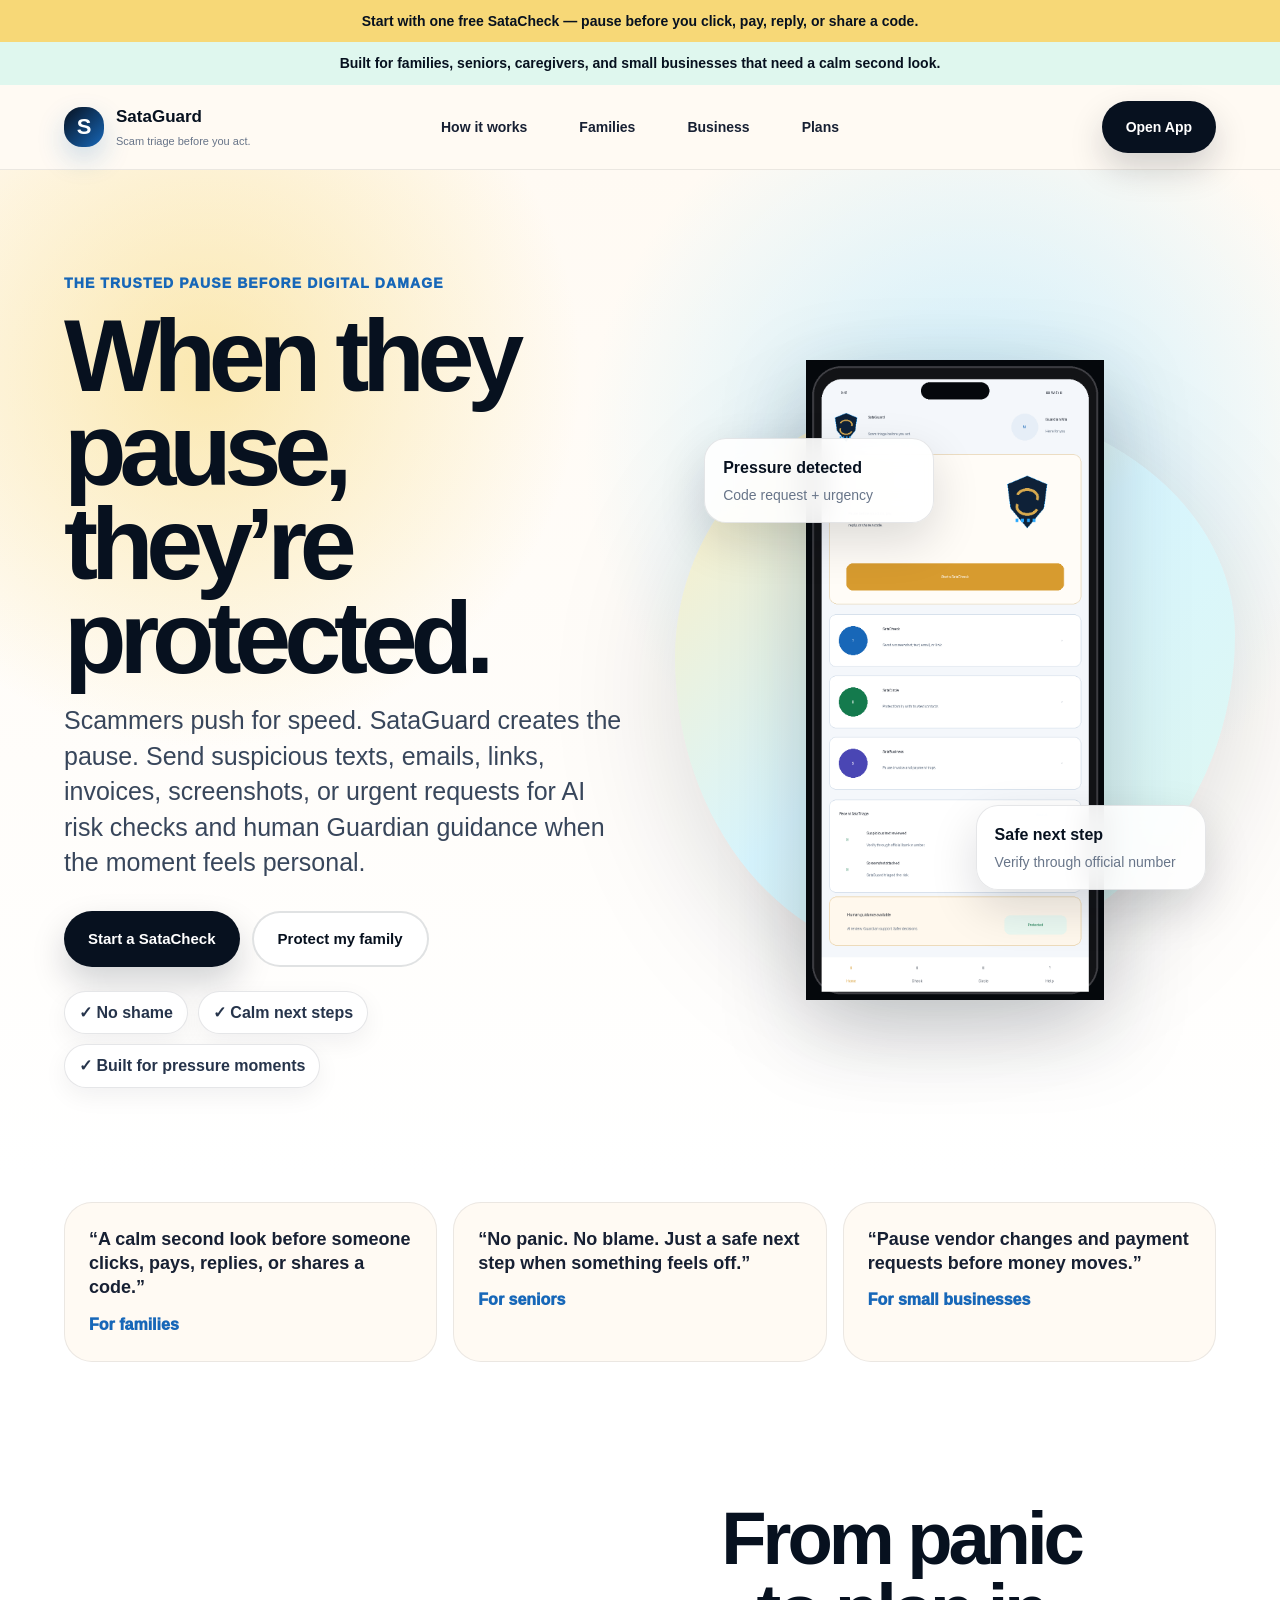
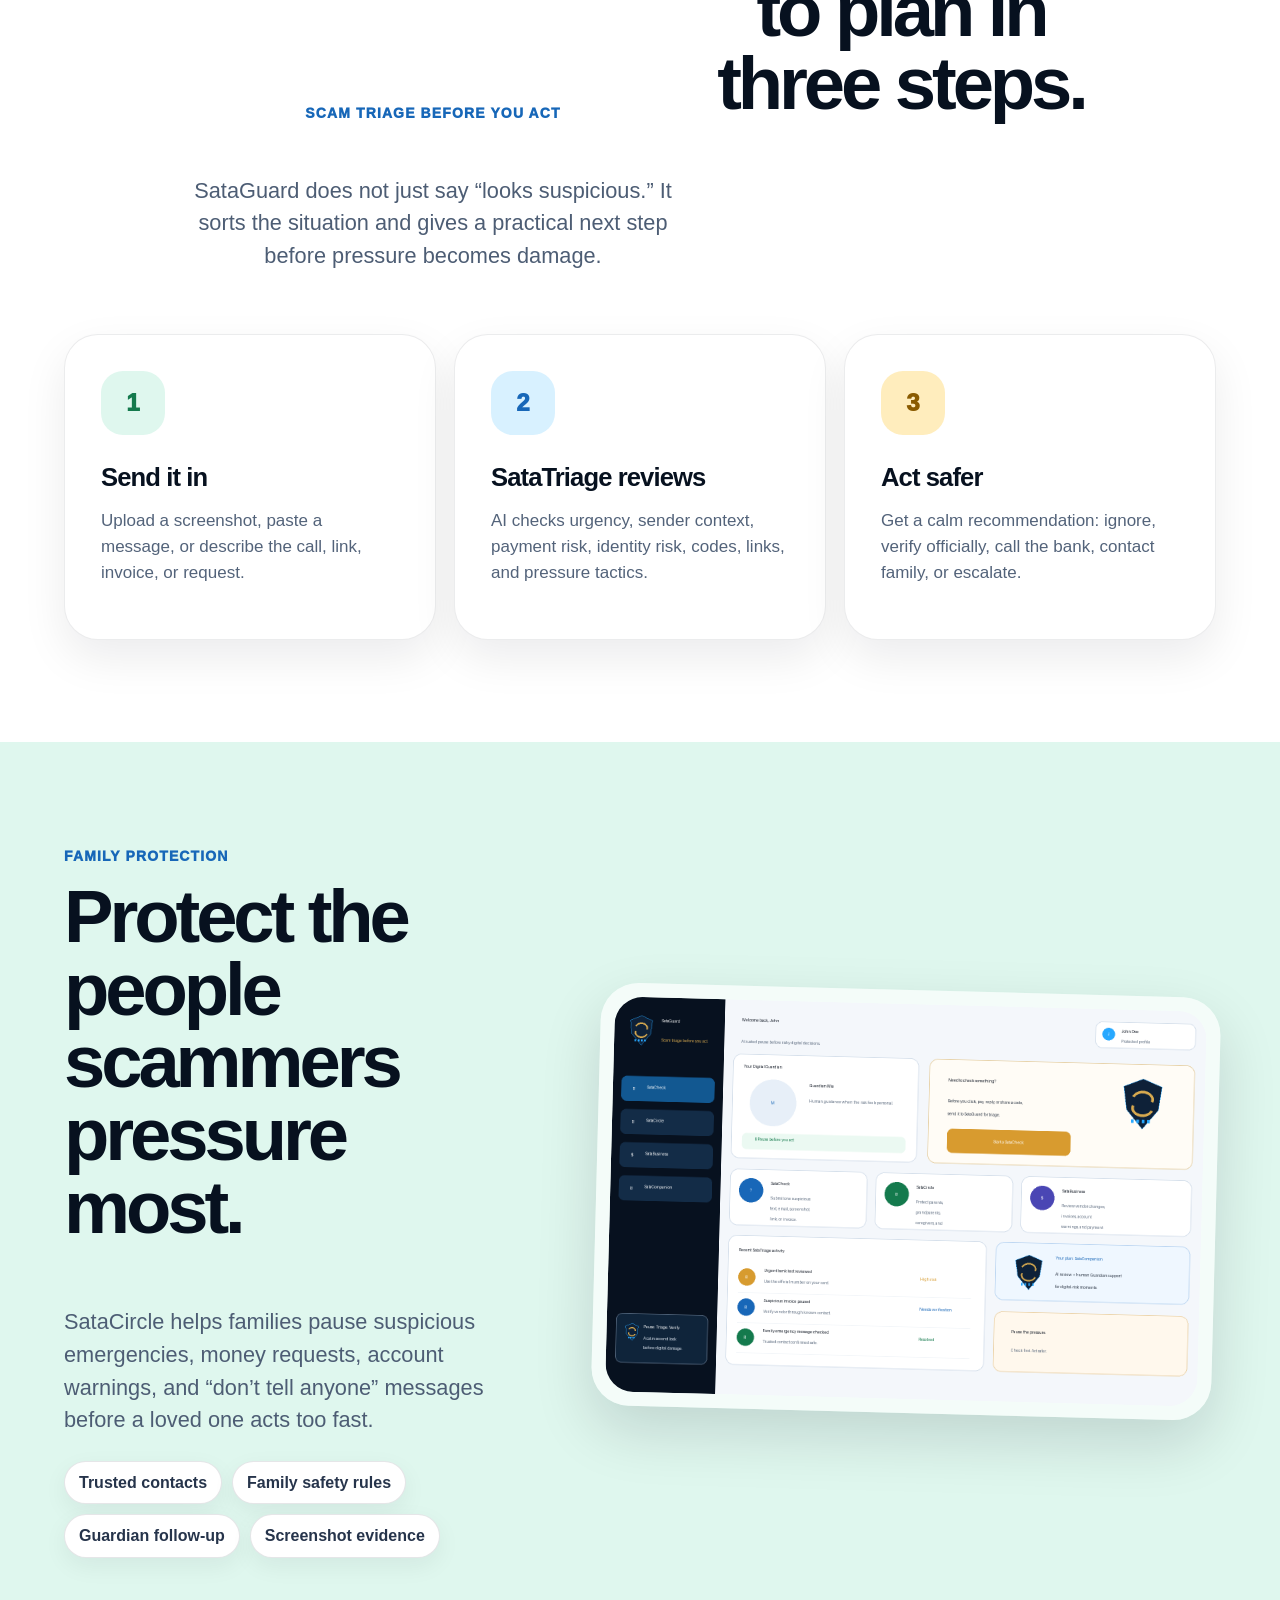
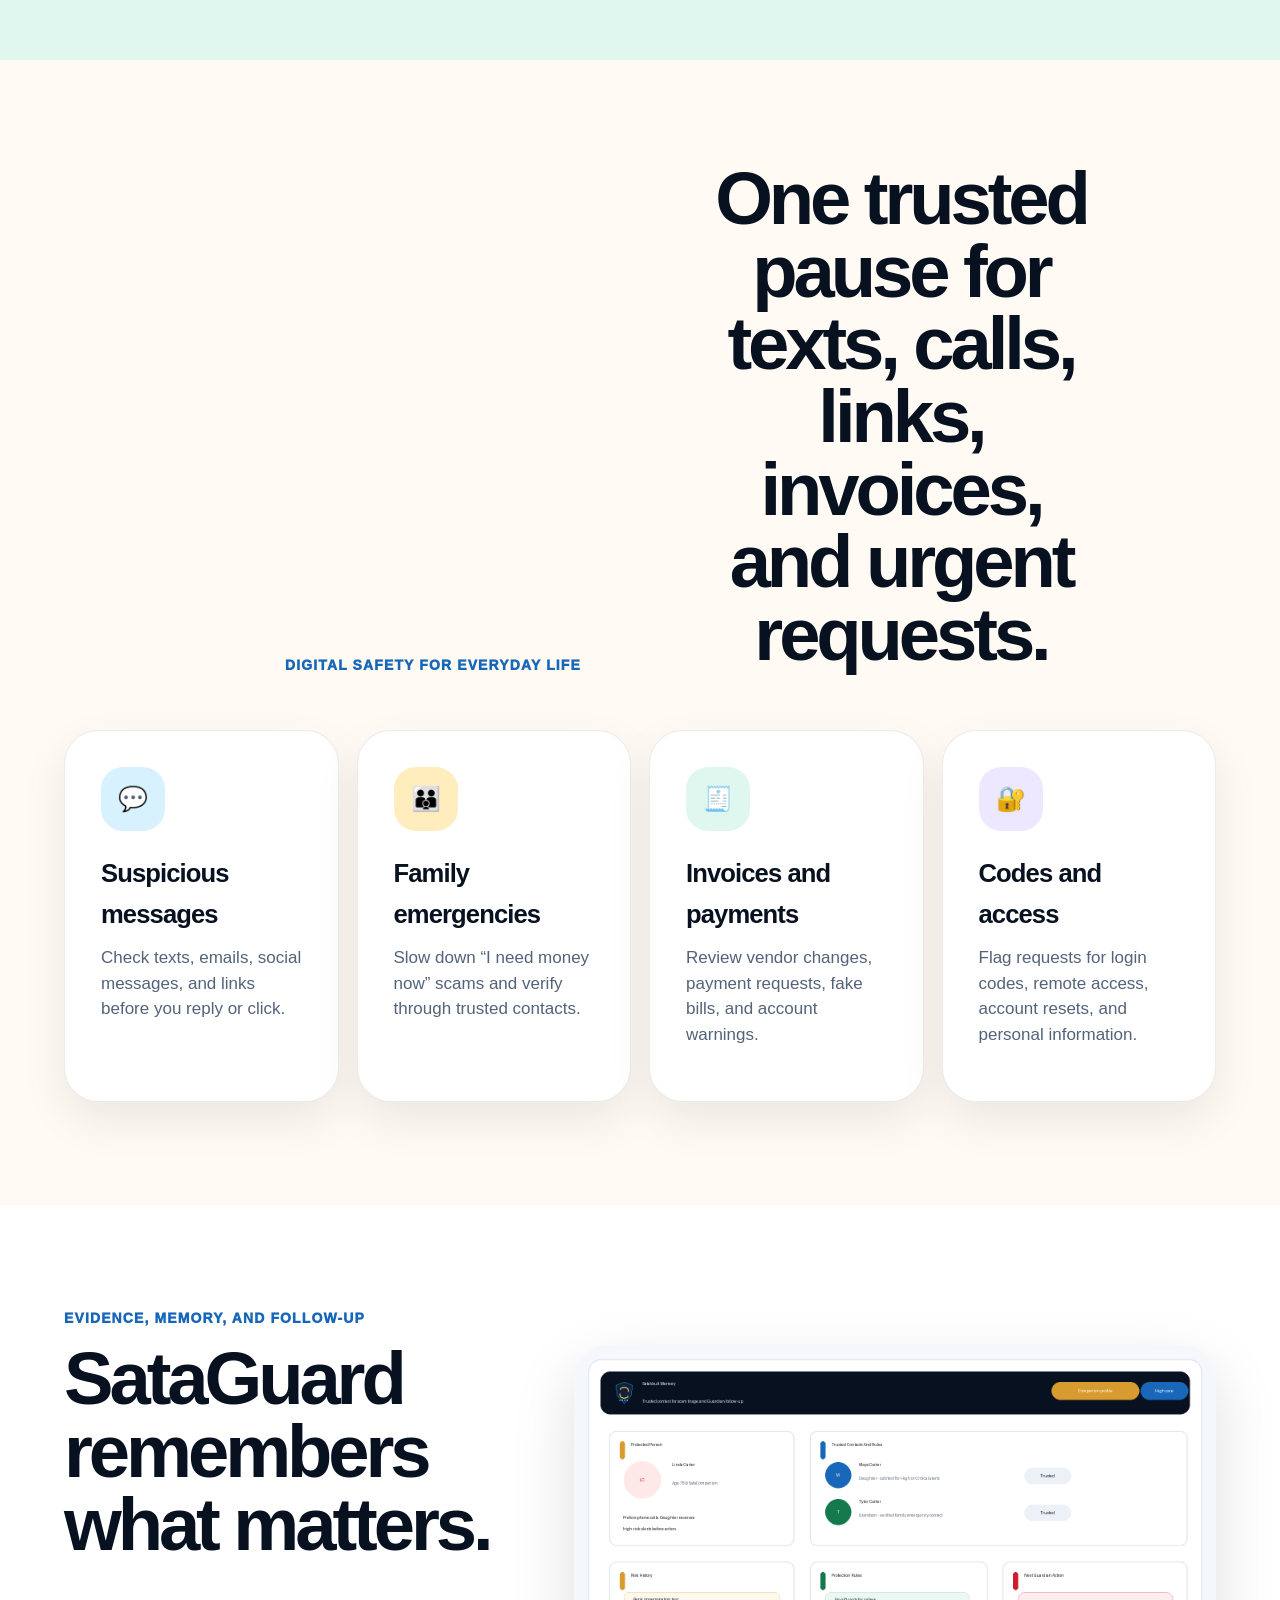
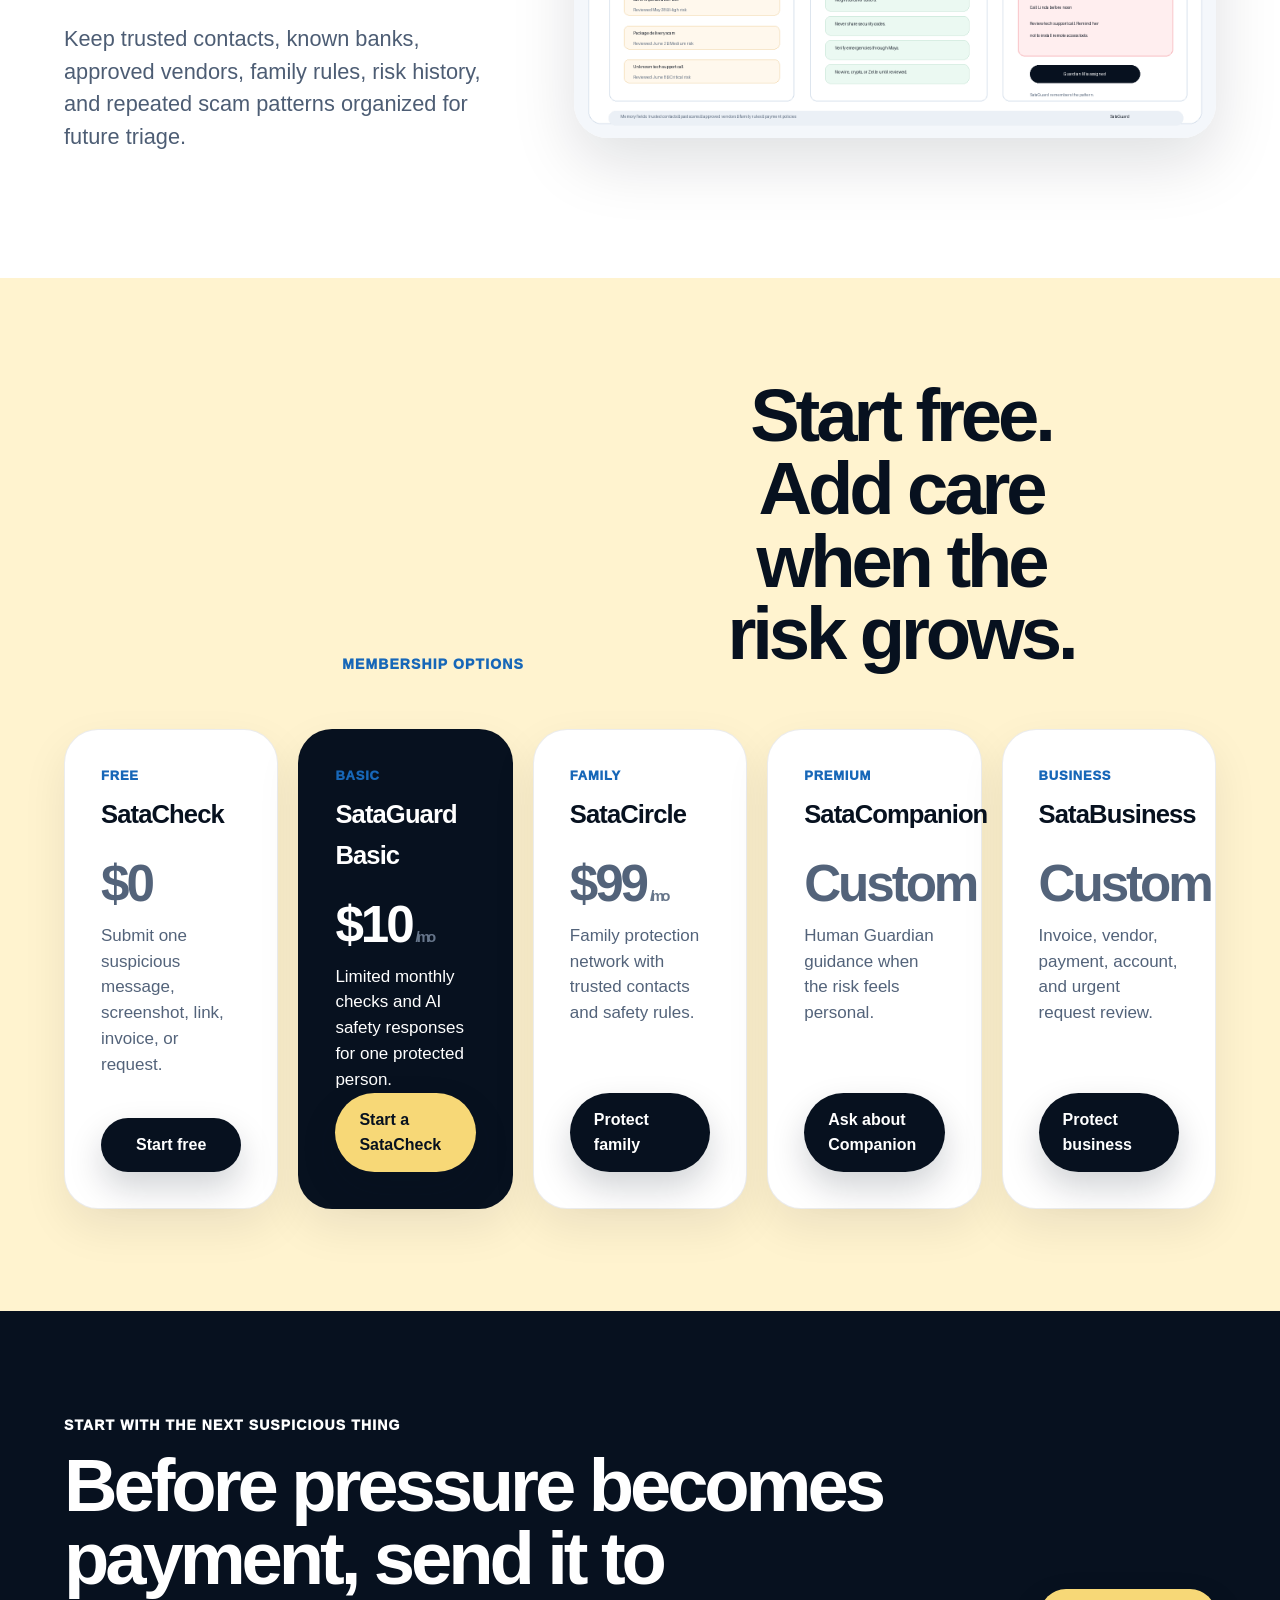
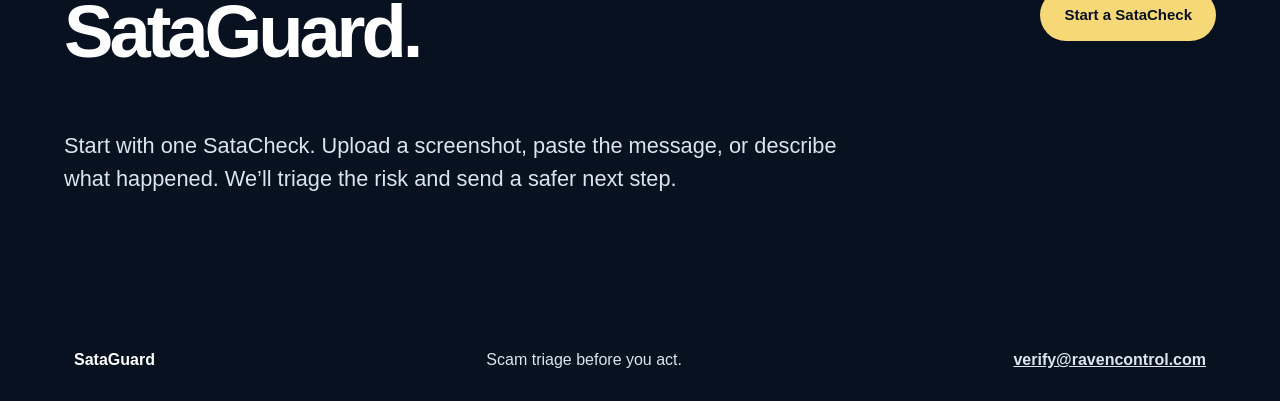
==== commit 8d0e106e: "feat: Add SataGuard app shell for tier foundation - Add /app dashboard route and tier page routes - " ====
--- a/index.html
+++ b/index.html
@@ -35,7 +35,7 @@
         <a href="#business">Business</a>
         <a href="#plans">Plans</a>
       </nav>
-      <a class="header-cta" href="satacheck.html">Start a SataCheck</a>
+      <a class="header-cta" href="/app">Open App</a>
     </header>
 
     <main id="main">
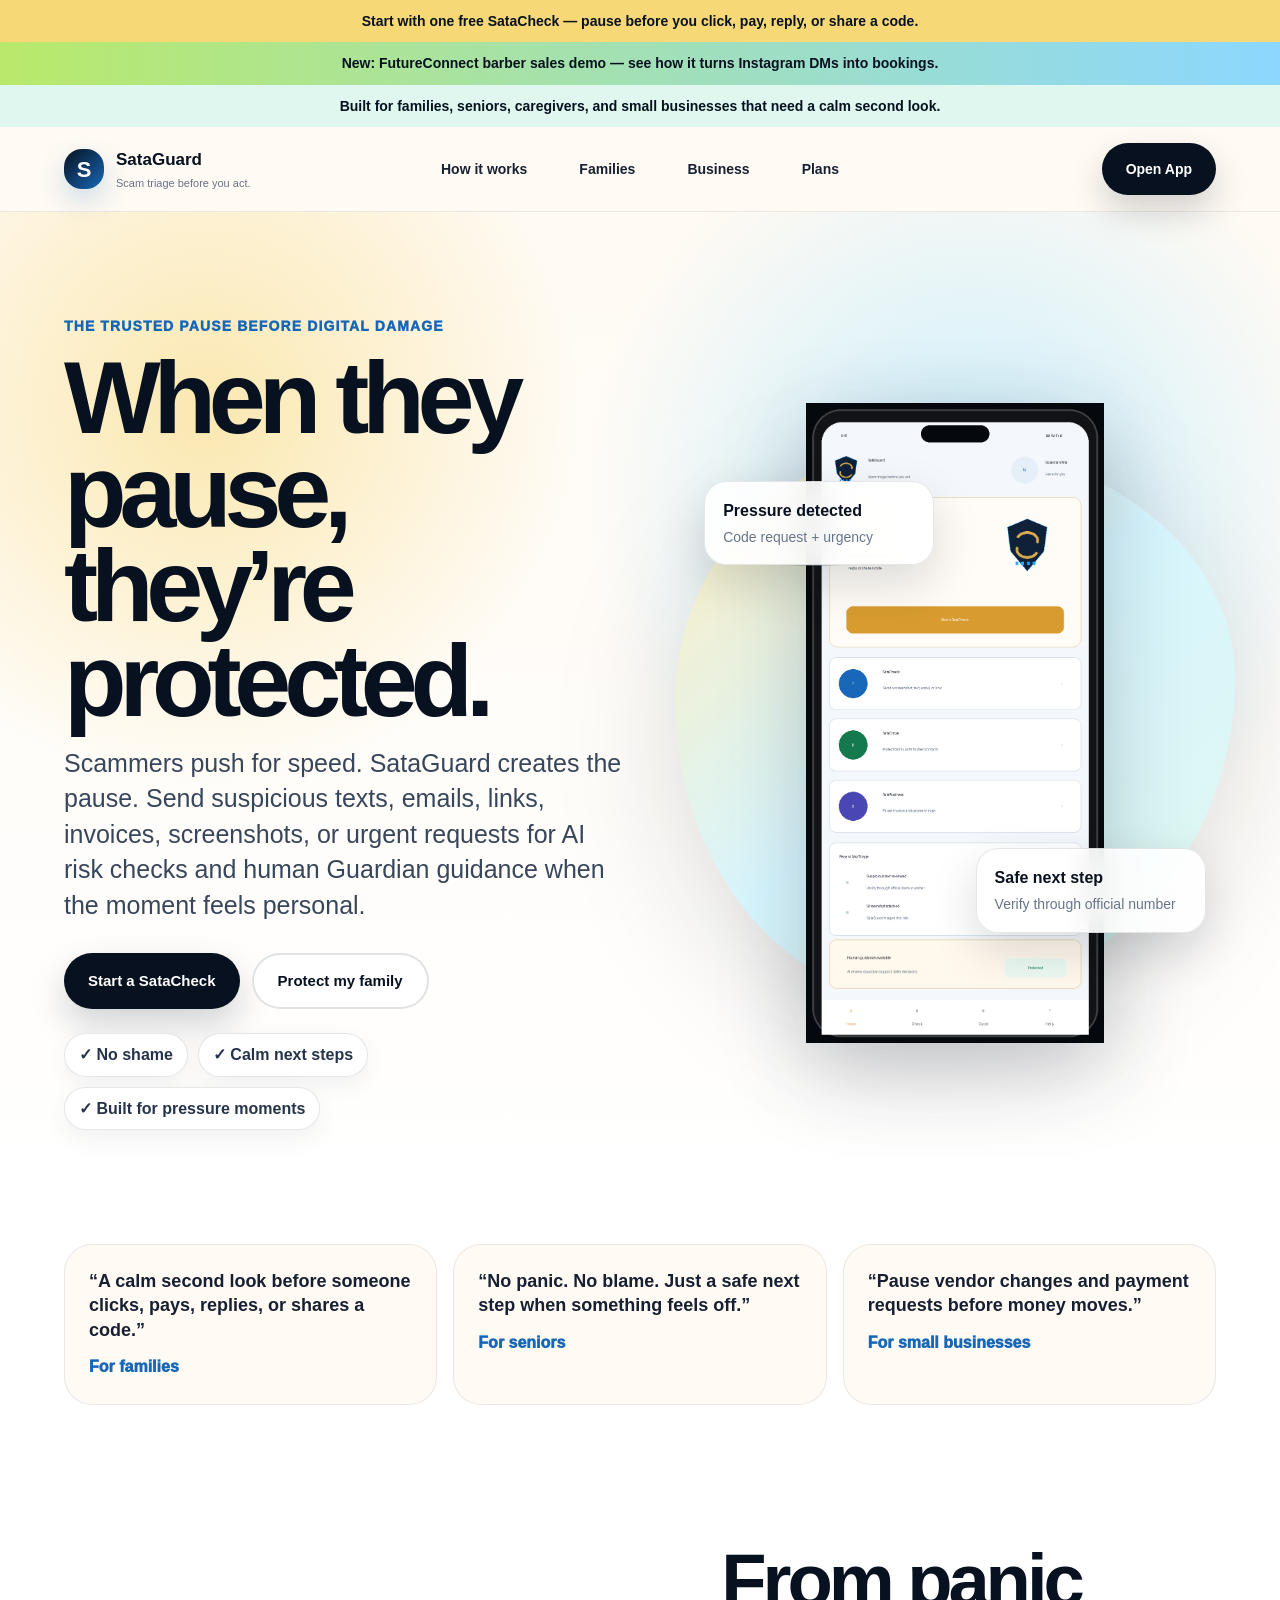
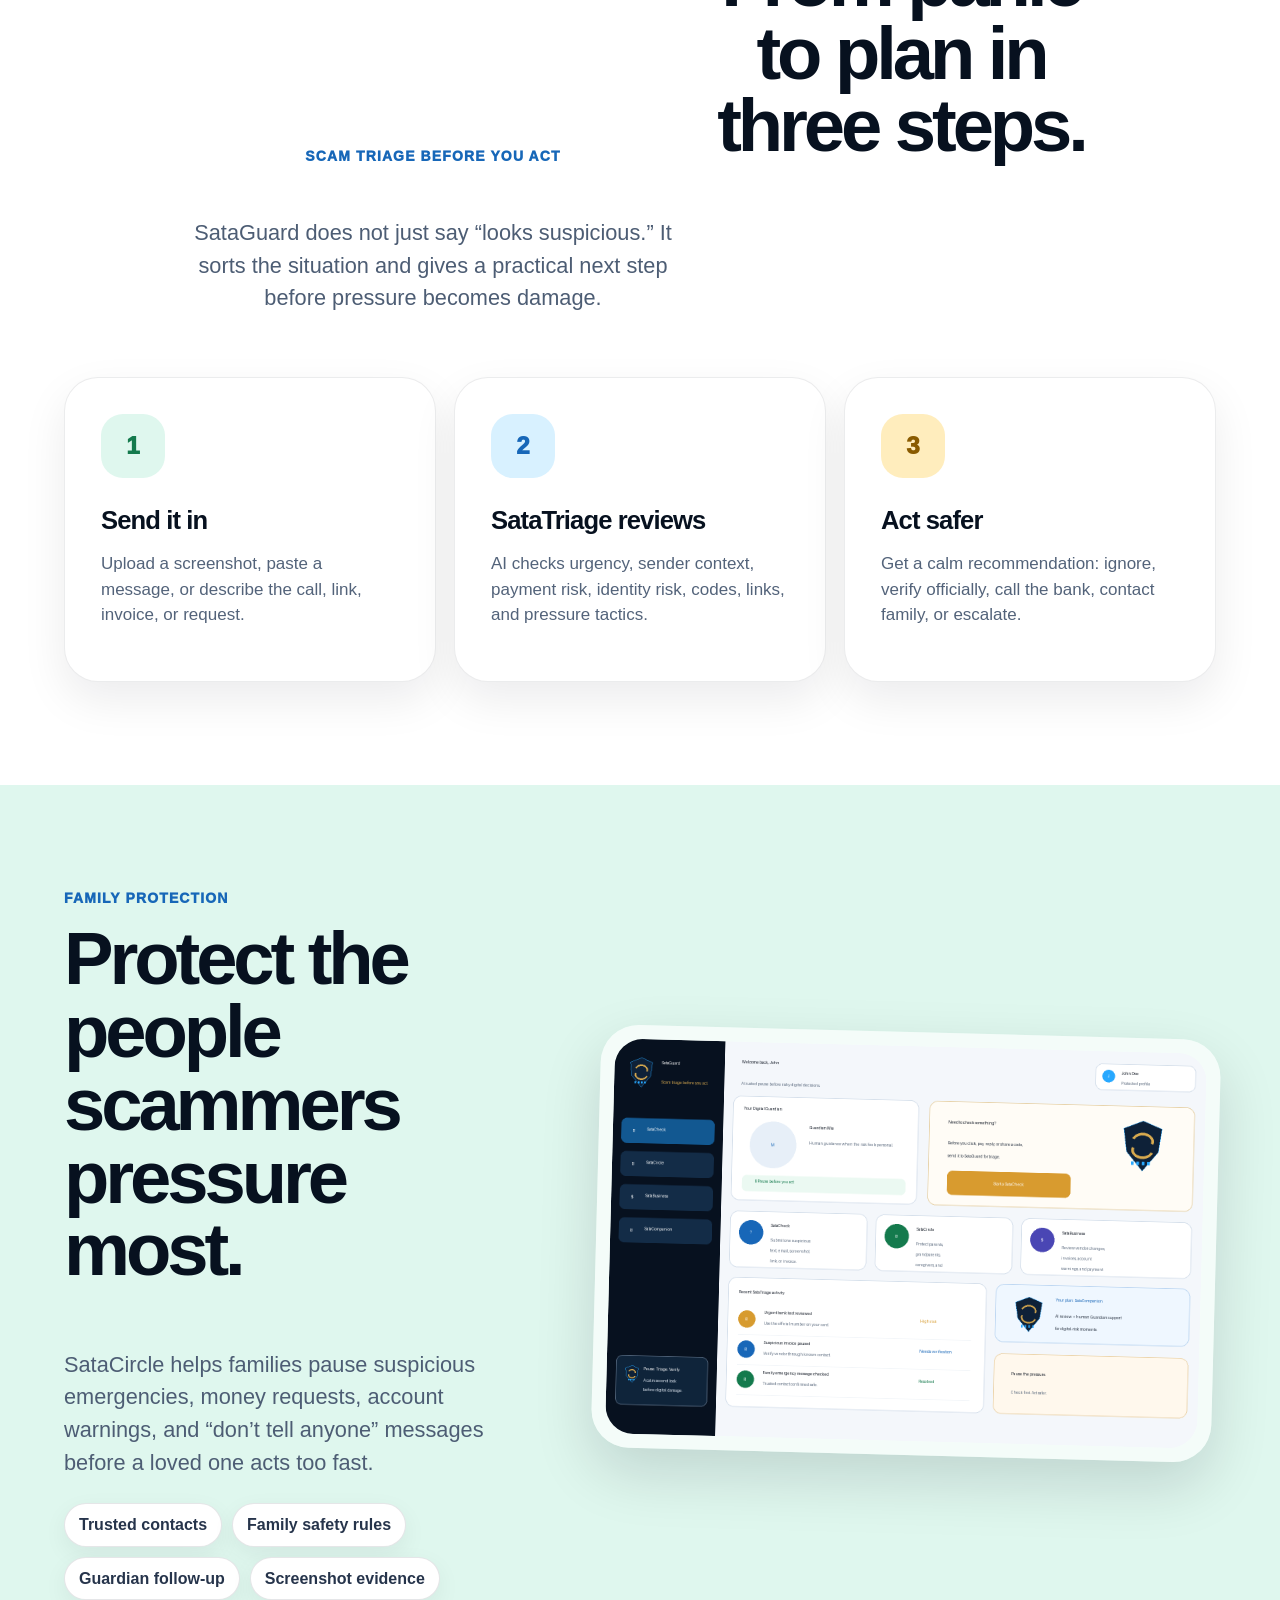
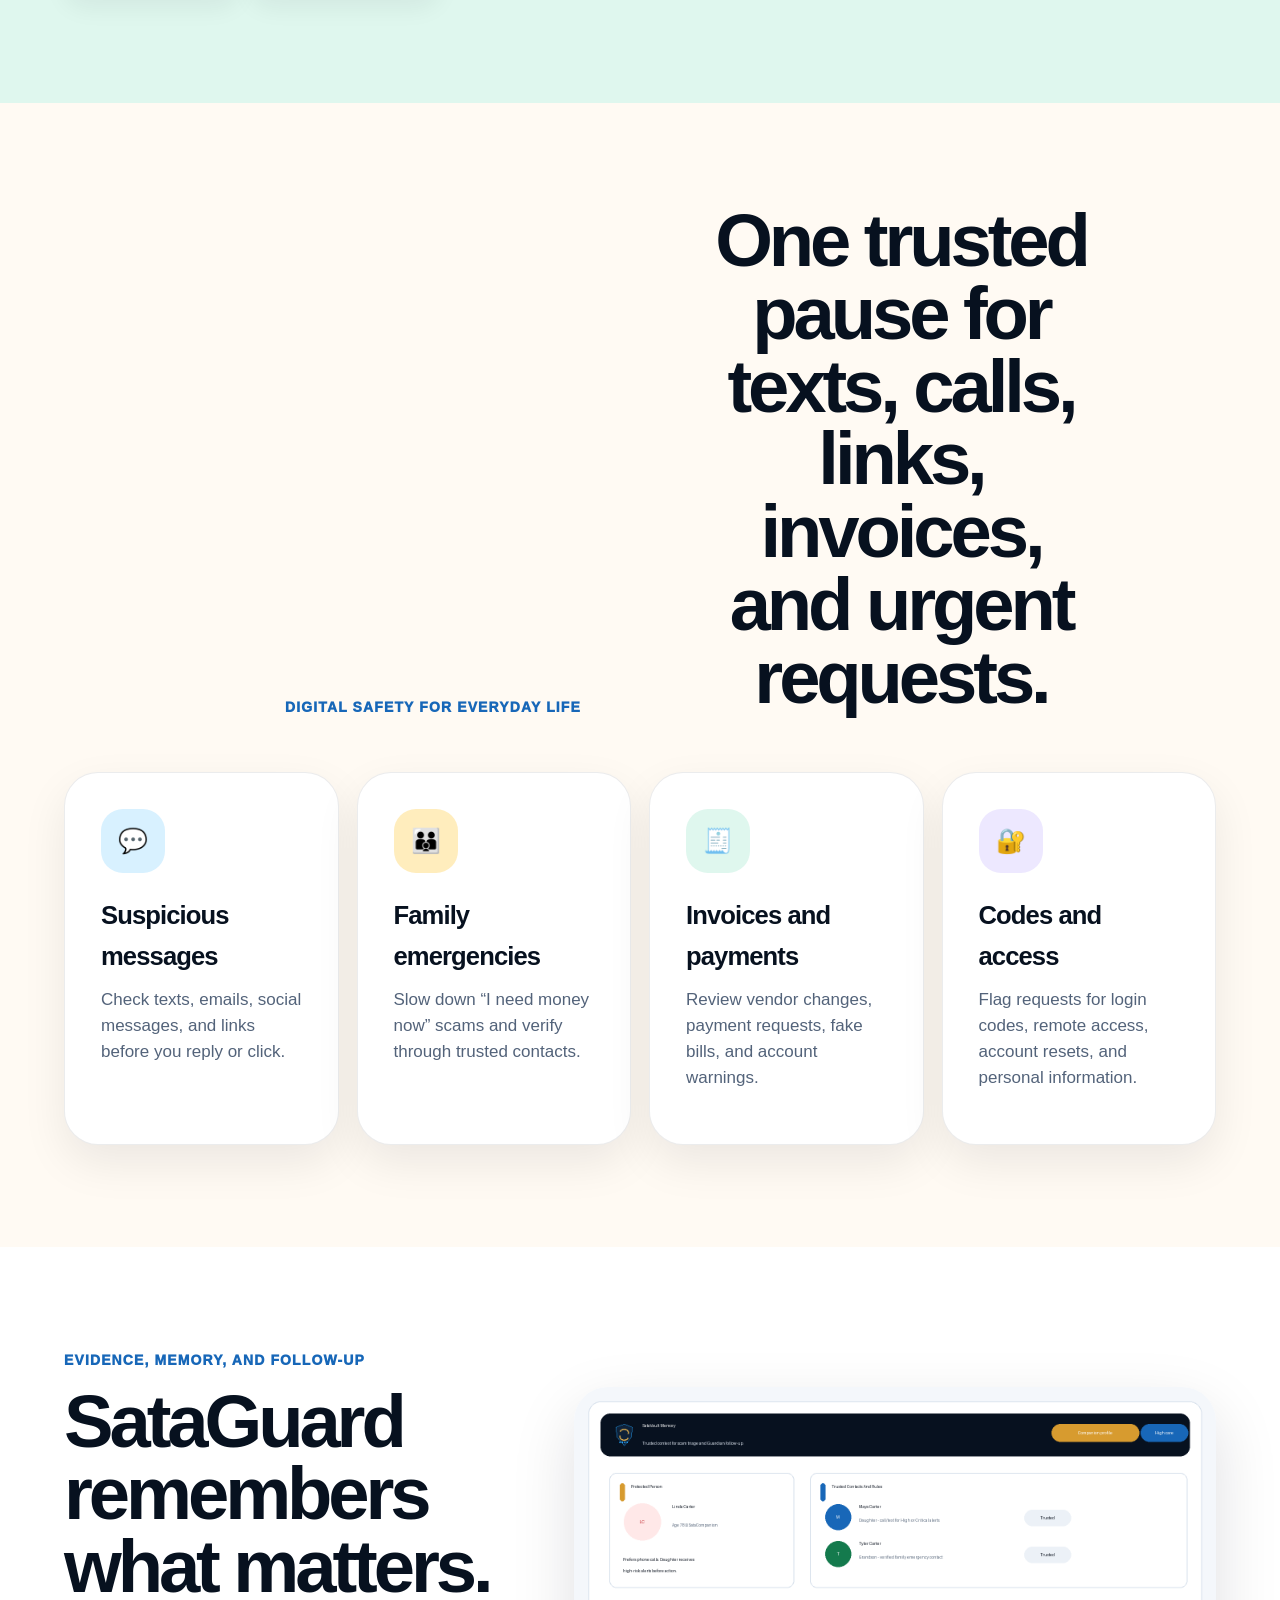
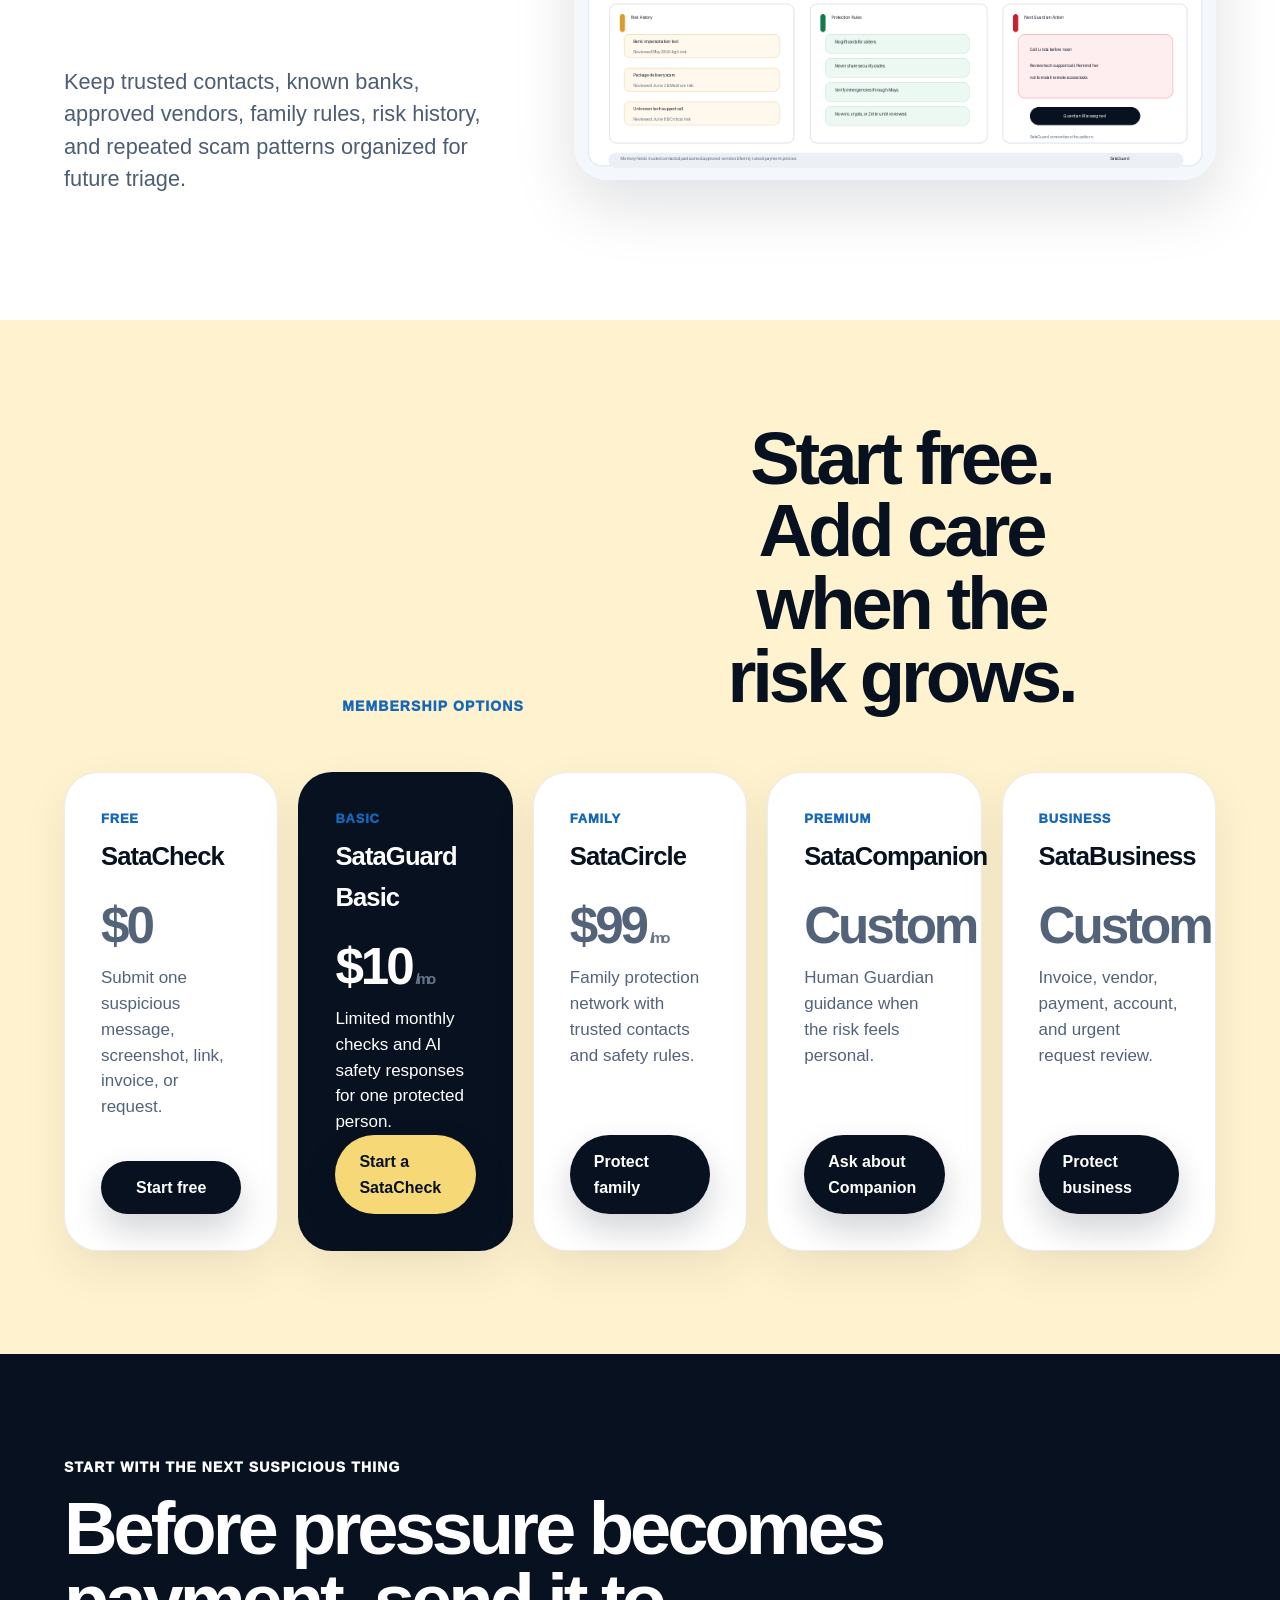
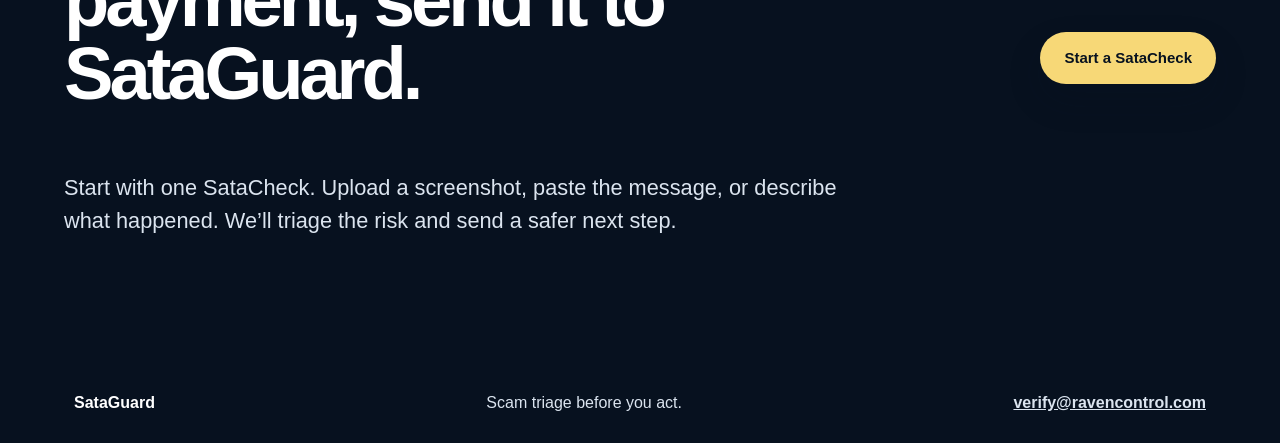
==== commit 201f4ea1: "feat: link FutureConnect demo from homepage" ====
--- a/index.html
+++ b/index.html
@@ -18,6 +18,7 @@
 
     <div class="announcement-stack" aria-label="SataGuard announcements">
       <a href="satacheck.html">Start with one free SataCheck — pause before you click, pay, reply, or share a code.</a>
+      <a href="futureconnect.html" class="futureconnect-demo-link">New: FutureConnect barber sales demo — see how it turns Instagram DMs into bookings.</a>
       <a href="#families">Built for families, seniors, caregivers, and small businesses that need a calm second look.</a>
     </div>
 
--- a/style.css
+++ b/style.css
@@ -1387,7 +1387,12 @@
   background: #f7d877;
 }
 
-.announcement-stack a:nth-child(2) {
+.announcement-stack .futureconnect-demo-link {
+  background: linear-gradient(90deg, #b9e96b, #8cd7ff);
+  color: #07111f;
+}
+
+.announcement-stack a:nth-child(3) {
   background: #dff7ee;
 }
 
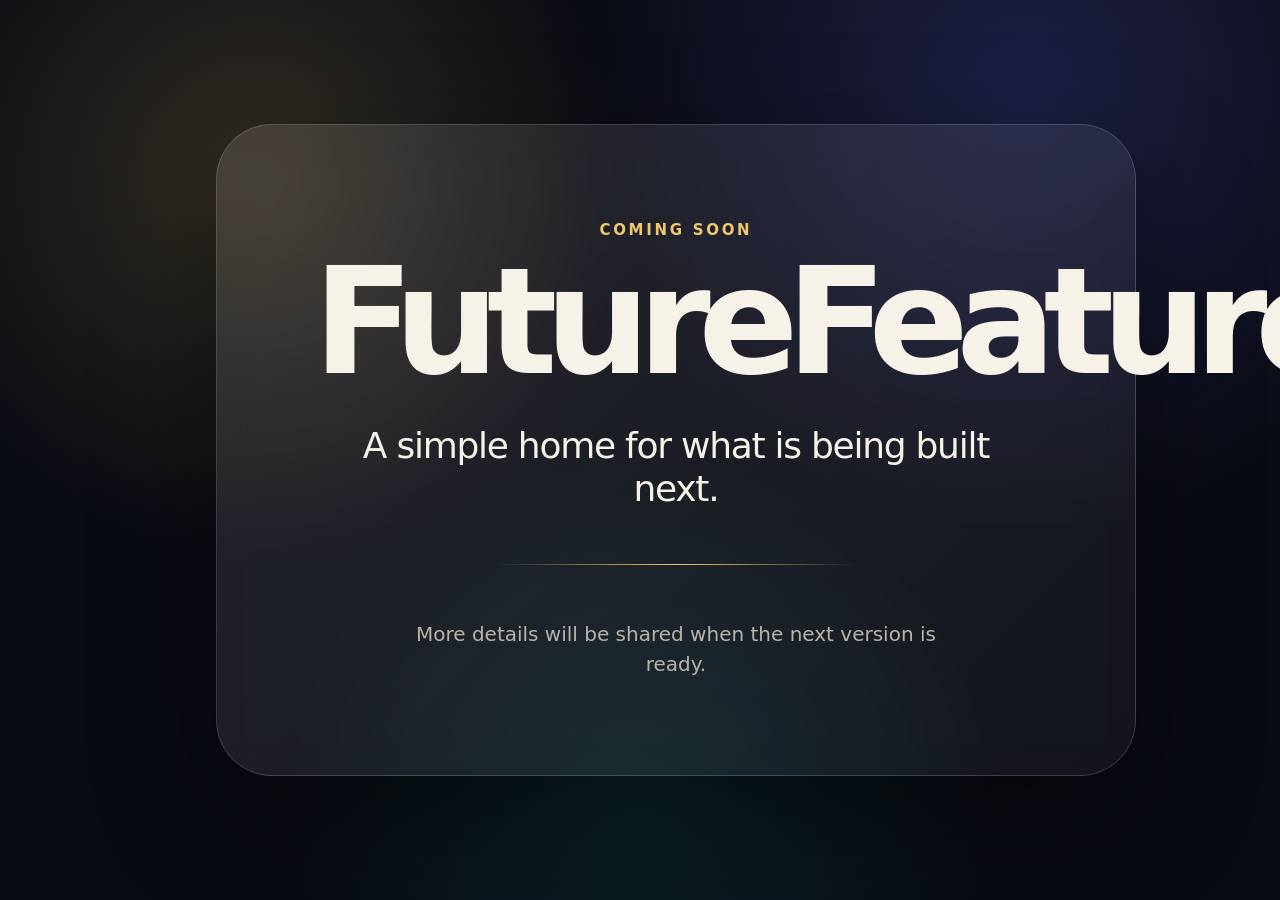
==== commit 0bab7cff: "chore: simplify public site to FutureFeature - Replace public homepage with minimal FutureFeature la" ====
--- a/index.html
+++ b/index.html
@@ -2,242 +2,28 @@
 <html lang="en">
   <head>
     <meta charset="utf-8" />
-    <meta name="viewport" content="width=device-width, initial-scale=1, viewport-fit=cover, user-scalable=yes" />
-    <meta name="apple-mobile-web-app-capable" content="yes" />
-    <meta name="apple-mobile-web-app-status-bar-style" content="black-translucent" />
-    <meta name="theme-color" content="#07111f" />
-    <title>SataGuard | Scam Triage Before You Act</title>
+    <meta name="viewport" content="width=device-width, initial-scale=1, viewport-fit=cover" />
+    <meta name="theme-color" content="#090b13" />
     <meta
       name="description"
-      content="SataGuard helps families, seniors, and small businesses triage suspicious messages, links, invoices, and urgent requests before they click, pay, reply, or share a code."
+      content="FutureFeature is a clean coming-soon home for what is being built next."
     />
-    <link rel="stylesheet" href="style.css?v=sataguard-life360-20260613" />
+    <title>FutureFeature</title>
+    <link rel="stylesheet" href="style.css?v=futurefeature-1" />
   </head>
-  <body class="life-inspired">
-    <a class="skip-link" href="#main">Skip to main content</a>
-
-    <div class="announcement-stack" aria-label="SataGuard announcements">
-      <a href="satacheck.html">Start with one free SataCheck — pause before you click, pay, reply, or share a code.</a>
-      <a href="futureconnect.html" class="futureconnect-demo-link">New: FutureConnect barber sales demo — see how it turns Instagram DMs into bookings.</a>
-      <a href="#families">Built for families, seniors, caregivers, and small businesses that need a calm second look.</a>
-    </div>
-
-    <header class="site-header" aria-label="Primary">
-      <a class="brand" href="#top" aria-label="SataGuard home">
-        <span class="brand-mark">S</span>
-        <span>
-          <strong>SataGuard</strong>
-          <small>Scam triage before you act.</small>
-        </span>
-      </a>
-      <nav aria-label="Site navigation">
-        <a href="#how">How it works</a>
-        <a href="#families">Families</a>
-        <a href="#business">Business</a>
-        <a href="#plans">Plans</a>
-      </nav>
-      <a class="header-cta" href="/app">Open App</a>
-    </header>
-
-    <main id="main">
-      <section class="life-hero" id="top" aria-label="SataGuard overview">
-        <div class="life-hero-copy">
-          <p class="eyebrow">The trusted pause before digital damage</p>
-          <h1>When they pause, they’re protected.</h1>
-          <p class="hero-copy">
-            Scammers push for speed. SataGuard creates the pause. Send suspicious texts,
-            emails, links, invoices, screenshots, or urgent requests for AI risk checks and
-            human Guardian guidance when the moment feels personal.
-          </p>
-          <div class="hero-actions">
-            <a class="primary-action" href="satacheck.html">Start a SataCheck</a>
-            <a class="secondary-action" href="#plans">Protect my family</a>
-          </div>
-          <div class="life-proof-row" aria-label="SataGuard trust points">
-            <span>✓ No shame</span>
-            <span>✓ Calm next steps</span>
-            <span>✓ Built for pressure moments</span>
-          </div>
-        </div>
-        <div class="life-hero-visual">
-          <div class="hero-blob"></div>
-          <img src="assets/customer-phone.png?v=sataguard-20260613" alt="SataGuard mobile app home screen" />
-          <div class="floating-card card-top">
-            <strong>Pressure detected</strong>
-            <span>Code request + urgency</span>
-          </div>
-          <div class="floating-card card-bottom">
-            <strong>Safe next step</strong>
-            <span>Verify through official number</span>
-          </div>
-        </div>
-      </section>
-
-      <section class="quote-strip" aria-label="SataGuard positioning">
-        <article>
-          <p>“A calm second look before someone clicks, pays, replies, or shares a code.”</p>
-          <span>For families</span>
-        </article>
-        <article>
-          <p>“No panic. No blame. Just a safe next step when something feels off.”</p>
-          <span>For seniors</span>
-        </article>
-        <article>
-          <p>“Pause vendor changes and payment requests before money moves.”</p>
-          <span>For small businesses</span>
-        </article>
-      </section>
-
-      <section class="section life-feature" id="how">
-        <div class="section-heading centered">
-          <div class="section-kicker">Scam triage before you act</div>
-          <h2>From panic to plan in three steps.</h2>
-          <p>
-            SataGuard does not just say “looks suspicious.” It sorts the situation and gives
-            a practical next step before pressure becomes damage.
-          </p>
-        </div>
-        <div class="life-steps">
-          <article>
-            <span class="step-icon">1</span>
-            <h3>Send it in</h3>
-            <p>Upload a screenshot, paste a message, or describe the call, link, invoice, or request.</p>
-          </article>
-          <article>
-            <span class="step-icon">2</span>
-            <h3>SataTriage reviews</h3>
-            <p>AI checks urgency, sender context, payment risk, identity risk, codes, links, and pressure tactics.</p>
-          </article>
-          <article>
-            <span class="step-icon">3</span>
-            <h3>Act safer</h3>
-            <p>Get a calm recommendation: ignore, verify officially, call the bank, contact family, or escalate.</p>
-          </article>
-        </div>
-      </section>
-
-      <section class="section life-split" id="families">
-        <div class="life-split-copy">
-          <div class="section-kicker">Family protection</div>
-          <h2>Protect the people scammers pressure most.</h2>
-          <p>
-            SataCircle helps families pause suspicious emergencies, money requests, account warnings,
-            and “don’t tell anyone” messages before a loved one acts too fast.
-          </p>
-          <div class="pill-list">
-            <span>Trusted contacts</span>
-            <span>Family safety rules</span>
-            <span>Guardian follow-up</span>
-            <span>Screenshot evidence</span>
-          </div>
-        </div>
-        <figure class="life-device-card">
-          <img src="assets/customer-desktop.png?v=sataguard-20260613" alt="SataGuard family safety dashboard" />
-        </figure>
-      </section>
-
-      <section class="section life-cards" id="business">
-        <div class="section-heading centered">
-          <div class="section-kicker">Digital safety for everyday life</div>
-          <h2>One trusted pause for texts, calls, links, invoices, and urgent requests.</h2>
-        </div>
-        <div class="benefit-grid">
-          <article>
-            <div class="benefit-icon">💬</div>
-            <h3>Suspicious messages</h3>
-            <p>Check texts, emails, social messages, and links before you reply or click.</p>
-          </article>
-          <article>
-            <div class="benefit-icon">👪</div>
-            <h3>Family emergencies</h3>
-            <p>Slow down “I need money now” scams and verify through trusted contacts.</p>
-          </article>
-          <article>
-            <div class="benefit-icon">🧾</div>
-            <h3>Invoices and payments</h3>
-            <p>Review vendor changes, payment requests, fake bills, and account warnings.</p>
-          </article>
-          <article>
-            <div class="benefit-icon">🔐</div>
-            <h3>Codes and access</h3>
-            <p>Flag requests for login codes, remote access, account resets, and personal information.</p>
-          </article>
-        </div>
-      </section>
-
-      <section class="section life-memory">
-        <div class="life-memory-copy">
-          <div class="section-kicker">Evidence, memory, and follow-up</div>
-          <h2>SataGuard remembers what matters.</h2>
-          <p>
-            Keep trusted contacts, known banks, approved vendors, family rules, risk history,
-            and repeated scam patterns organized for future triage.
-          </p>
-        </div>
-        <img src="assets/axiom-memory.png?v=sataguard-20260613" alt="SataVault Memory dashboard showing trusted contacts, risk history, protection rules, and next Guardian action" />
-      </section>
-
-      <section class="section life-plans" id="plans">
-        <div class="section-heading centered">
-          <div class="section-kicker">Membership options</div>
-          <h2>Start free. Add care when the risk grows.</h2>
-        </div>
-        <div class="plan-grid life-plan-grid">
-          <article class="plan">
-            <p class="plan-label">Free</p>
-            <h3>SataCheck</h3>
-            <p class="price">$0</p>
-            <p>Submit one suspicious message, screenshot, link, invoice, or request.</p>
-            <a href="satacheck.html">Start free</a>
-          </article>
-          <article class="plan featured">
-            <p class="plan-label">Basic</p>
-            <h3>SataGuard Basic</h3>
-            <p class="price">$10<span>/mo</span></p>
-            <p>Limited monthly checks and AI safety responses for one protected person.</p>
-            <a href="satacheck.html">Start a SataCheck</a>
-          </article>
-          <article class="plan">
-            <p class="plan-label">Family</p>
-            <h3>SataCircle</h3>
-            <p class="price">$99<span>/mo</span></p>
-            <p>Family protection network with trusted contacts and safety rules.</p>
-            <a href="#contact">Protect family</a>
-          </article>
-          <article class="plan">
-            <p class="plan-label">Premium</p>
-            <h3>SataCompanion</h3>
-            <p class="price">Custom</p>
-            <p>Human Guardian guidance when the risk feels personal.</p>
-            <a href="#contact">Ask about Companion</a>
-          </article>
-          <article class="plan">
-            <p class="plan-label">Business</p>
-            <h3>SataBusiness</h3>
-            <p class="price">Custom</p>
-            <p>Invoice, vendor, payment, account, and urgent request review.</p>
-            <a href="#contact">Protect business</a>
-          </article>
-        </div>
-      </section>
-
-      <section class="section life-cta" id="contact">
-        <div>
-          <div class="section-kicker">Start with the next suspicious thing</div>
-          <h2>Before pressure becomes payment, send it to SataGuard.</h2>
-          <p>
-            Start with one SataCheck. Upload a screenshot, paste the message, or describe
-            what happened. We’ll triage the risk and send a safer next step.
-          </p>
-        </div>
-        <a class="primary-action" href="satacheck.html">Start a SataCheck</a>
+  <body class="futurefeature-site">
+    <main class="future-shell" aria-labelledby="future-title">
+      <section class="future-card">
+        <p class="future-eyebrow">Coming soon</p>
+        <h1 id="future-title">FutureFeature</h1>
+        <p class="future-lede">
+          A simple home for what is being built next.
+        </p>
+        <div class="future-line" aria-hidden="true"></div>
+        <p class="future-note">
+          More details will be shared when the next version is ready.
+        </p>
       </section>
     </main>
-
-    <footer>
-      <strong>SataGuard</strong>
-      <span>Scam triage before you act.</span>
-      <a href="mailto:verify@ravencontrol.com">verify@ravencontrol.com</a>
-    </footer>
   </body>
 </html>
--- a/style.css
+++ b/style.css
@@ -1,1946 +1,97 @@
 :root {
-  --ink: #07111f;
-  --text: #223047;
-  --muted: #66758a;
-  --line: #d7e0ea;
-  --soft: #f4f7fb;
-  --white: #ffffff;
-  --red: #d79b2f; /* SataGuard warning amber, not panic red */
-  --red-dark: #a66f18;
-  --blue: #27a8ff;
-  --green: #147a4d;
-  --gold: #d8aa4f;
-  --shadow: 0 18px 54px rgba(17, 24, 39, 0.12);
-  --shadow-sm: 0 2px 8px rgba(17, 24, 39, 0.08);
-  --shadow-md: 0 8px 24px rgba(17, 24, 39, 0.12);
-  --transition: all 0.3s cubic-bezier(0.4, 0, 0.2, 1);
+  --bg: #090b13;
+  --panel: rgba(255, 255, 255, 0.075);
+  --panel-line: rgba(255, 255, 255, 0.16);
+  --text: #f7f2e8;
+  --muted: #b9b3aa;
+  --accent: #f1c76b;
 }
 
 * {
   box-sizing: border-box;
 }
 
-html {
-  scroll-behavior: smooth;
-  -webkit-font-smoothing: antialiased;
-  -moz-osx-font-smoothing: grayscale;
+html,
+body {
+  margin: 0;
+  min-height: 100%;
 }
 
-body {
-  margin: 0;
-  background: var(--soft);
+body.futurefeature-site {
+  min-height: 100vh;
+  font-family: Inter, ui-sans-serif, system-ui, -apple-system, BlinkMacSystemFont, "Segoe UI", sans-serif;
   color: var(--text);
-  font-family: -apple-system, BlinkMacSystemFont, 'Segoe UI', Roboto, 'Helvetica Neue', Arial, sans-serif;
-  font-size: 16px;
-  line-height: 1.6;
+  background:
+    radial-gradient(circle at 20% 20%, rgba(241, 199, 107, 0.18), transparent 30%),
+    radial-gradient(circle at 80% 10%, rgba(99, 102, 241, 0.22), transparent 34%),
+    radial-gradient(circle at 50% 90%, rgba(20, 184, 166, 0.12), transparent 34%),
+    var(--bg);
 }
 
-img {
-  max-width: 100%;
-  display: block;
-  height: auto;
+.future-shell {
+  min-height: 100vh;
+  display: grid;
+  place-items: center;
+  padding: clamp(20px, 5vw, 64px);
 }
 
-a {
-  color: inherit;
-  transition: var(--transition);
+.future-card {
+  width: min(920px, 100%);
+  padding: clamp(34px, 8vw, 96px);
+  border: 1px solid var(--panel-line);
+  border-radius: clamp(28px, 5vw, 56px);
+  background: linear-gradient(135deg, rgba(255, 255, 255, 0.11), rgba(255, 255, 255, 0.045));
+  box-shadow: 0 40px 120px rgba(0, 0, 0, 0.42);
+  backdrop-filter: blur(18px);
+  text-align: center;
 }
 
-/* ====== HEADER & NAV ====== */
-
-.site-header {
-  position: fixed;
-  top: 0;
-  left: 0;
-  right: 0;
-  z-index: 20;
-  display: grid;
-  grid-template-columns: minmax(220px, 1fr) auto minmax(120px, 1fr);
-  align-items: center;
-  gap: 22px;
-  padding: 14px clamp(16px, 4vw, 56px);
-  background: rgba(255, 255, 255, 0.95);
-  border-bottom: 1px solid rgba(217, 225, 234, 0.85);
-  backdrop-filter: blur(20px);
-  box-shadow: 0 2px 8px rgba(0, 0, 0, 0.04);
-}
-
-.brand {
-  display: inline-flex;
-  align-items: center;
-  gap: 12px;
-  text-decoration: none;
-  transition: var(--transition);
-}
-
-.brand:hover {
-  opacity: 0.8;
-}
-
-.brand-mark {
-  width: 40px;
-  height: 40px;
-  border-radius: 10px;
-  display: grid;
-  place-items: center;
-  color: white;
-  background: linear-gradient(135deg, var(--red), var(--red-dark));
+.future-eyebrow {
+  margin: 0 0 18px;
+  color: var(--accent);
+  font-size: clamp(13px, 2vw, 15px);
   font-weight: 900;
-  font-size: 22px;
-  box-shadow: 0 4px 12px rgba(197, 22, 29, 0.25);
-}
-
-.brand strong,
-.brand small {
-  display: block;
-}
-
-.brand strong {
-  color: var(--ink);
-  font-size: 17px;
-  font-weight: 700;
-}
-
-.brand small {
-  color: var(--muted);
-  font-size: 11px;
-  margin-top: 2px;
-  font-weight: 500;
-}
-
-nav {
-  display: flex;
-  align-items: center;
-  gap: 28px;
-  color: #364255;
-  font-size: 14px;
-  font-weight: 600;
-}
-
-nav a,
-.header-cta,
-.primary-action,
-.secondary-action {
-  text-decoration: none;
-  transition: var(--transition);
-}
-
-nav a:hover {
-  color: var(--red);
-  font-weight: 700;
-}
-
-.header-cta {
-  justify-self: end;
-  padding: 11px 16px;
-  border-radius: 8px;
-  color: white;
-  background: linear-gradient(135deg, var(--red), var(--red-dark));
-  font-weight: 700;
-  font-size: 14px;
-  box-shadow: 0 4px 12px rgba(197, 22, 29, 0.2);
-}
-
-.header-cta:hover {
-  transform: translateY(-1px);
-  box-shadow: 0 6px 16px rgba(197, 22, 29, 0.3);
-}
-
-/* ====== HERO ====== */
-
-.hero {
-  position: relative;
-  min-height: 92vh;
-  overflow: hidden;
-  display: grid;
-  align-items: end;
-  padding: 128px clamp(20px, 6vw, 74px) 84px;
-  color: white;
-}
-
-.hero > img {
-  position: absolute;
-  inset: 0;
-  width: 100%;
-  height: 100%;
-  object-fit: cover;
-  object-position: 58% 50%;
-}
-
-.hero-shade {
-  position: absolute;
-  inset: 0;
-  background:
-    linear-gradient(90deg, rgba(7, 12, 18, 0.88) 0%, rgba(7, 12, 18, 0.74) 37%, rgba(7, 12, 18, 0.2) 76%),
-    linear-gradient(0deg, rgba(7, 12, 18, 0.42), rgba(7, 12, 18, 0.06));
-}
-
-.hero-content {
-  position: relative;
-  max-width: 720px;
-}
-
-.eyebrow,
-.section-kicker {
-  margin: 0 0 14px;
-  color: var(--red);
-  font-size: 12px;
-  font-weight: 700;
-  letter-spacing: 1px;
+  letter-spacing: 0.18em;
   text-transform: uppercase;
 }
 
-.hero .eyebrow {
-  color: #ffd35d;
+.future-card h1 {
+  margin: 0;
+  font-size: clamp(52px, 12vw, 148px);
+  line-height: 0.88;
+  letter-spacing: -0.085em;
 }
 
-h1,
-h2,
-h3,
-p {
-  margin-top: 0;
+.future-lede {
+  max-width: 680px;
+  margin: clamp(24px, 4vw, 38px) auto 0;
+  color: var(--text);
+  font-size: clamp(20px, 3.4vw, 36px);
+  line-height: 1.18;
+  letter-spacing: -0.035em;
 }
 
-h1 {
-  margin-bottom: 18px;
-  font-size: clamp(48px, 8vw, 112px);
-  line-height: 1;
-  letter-spacing: -1px;
-  font-weight: 900;
+.future-line {
+  width: min(360px, 70%);
+  height: 1px;
+  margin: clamp(30px, 5vw, 54px) auto;
+  background: linear-gradient(90deg, transparent, var(--accent), transparent);
 }
 
-h2 {
-  font-size: clamp(28px, 4vw, 48px);
-  line-height: 1.2;
-  font-weight: 800;
-}
-
-h3 {
-  font-size: clamp(20px, 3vw, 28px);
-  font-weight: 700;
-}
-
-.hero-copy {
-  max-width: 650px;
-  color: rgba(255, 255, 255, 0.92);
-  font-size: clamp(18px, 2.3vw, 28px);
-  line-height: 1.4;
-  margin-bottom: 30px;
-  font-weight: 500;
-}
-
-.hero-actions {
-  display: flex;
-  flex-wrap: wrap;
-  gap: 12px;
-}
-
-.primary-action,
-.secondary-action {
-  display: inline-flex;
-  align-items: center;
-  justify-content: center;
-  min-height: 48px;
-  padding: 14px 24px;
-  border-radius: 10px;
-  font-weight: 700;
-  font-size: 15px;
-}
-
-.primary-action {
-  background: linear-gradient(135deg, var(--red), var(--red-dark));
-  color: white;
-  box-shadow: 0 6px 20px rgba(197, 22, 29, 0.3);
-}
-
-.primary-action:hover {
-  transform: translateY(-2px);
-  box-shadow: 0 8px 28px rgba(197, 22, 29, 0.4);
-}
-
-.secondary-action {
-  background: rgba(255, 255, 255, 0.15);
-  border: 1.5px solid rgba(255, 255, 255, 0.35);
-  color: white;
-  backdrop-filter: blur(10px);
-}
-
-.secondary-action:hover {
-  background: rgba(255, 255, 255, 0.25);
-  border-color: rgba(255, 255, 255, 0.5);
-  transform: translateY(-1px);
-}
-
-/* ====== SECTIONS ====== */
-
-.section {
-  padding: clamp(48px, 8vw, 100px) clamp(16px, 6vw, 74px);
-}
-
-.section-heading {
-  display: grid;
-  grid-template-columns: minmax(0, 0.9fr) minmax(280px, 0.7fr);
-  gap: 36px;
-  align-items: end;
-  margin-bottom: 40px;
-}
-
-.section-heading h2,
-.split-copy h2,
-.business-band h2,
-.network-copy h2,
-.consultation h2,
-.contact-copy h2 {
-  color: var(--ink);
-  font-size: clamp(32px, 4.6vw, 62px);
-  line-height: 1.1;
-  margin-bottom: 18px;
-}
-
-.section-heading p,
-.split-copy p,
-.network-copy p,
-.consultation p,
-.contact-copy p {
+.future-note {
+  max-width: 560px;
+  margin: 0 auto;
   color: var(--muted);
-  font-size: 16px;
-  line-height: 1.6;
-}
-
-/* ====== TRUST BAR ====== */
-
-.trust-bar {
-  display: grid;
-  grid-template-columns: repeat(5, 1fr);
-  gap: 1px;
-  background: var(--line);
-  border-bottom: 1px solid var(--line);
-}
-
-.trust-bar span {
-  min-height: 70px;
-  display: grid;
-  place-items: center;
-  padding: 16px;
-  text-align: center;
-  background: white;
-  color: var(--ink);
-  font-weight: 800;
-  font-size: 14px;
-}
-
-/* ====== WORKFLOW ====== */
-
-.workflow {
-  display: grid;
-  grid-template-columns: repeat(3, 1fr);
-  gap: 20px;
-}
-
-.workflow article,
-.plan,
-.business-grid article,
-.notice,
-.contact-form {
-  background: white;
-  border: 1px solid var(--line);
-  border-radius: 12px;
-  box-shadow: var(--shadow-sm);
-  transition: var(--transition);
-}
-
-.workflow article:hover,
-.plan:hover {
-  border-color: rgba(197, 22, 29, 0.2);
-  box-shadow: var(--shadow-md);
-  transform: translateY(-4px);
-}
-
-.workflow article {
-  padding: 24px;
-}
-
-.workflow span {
-  display: inline-block;
-  color: var(--red);
-  font-weight: 900;
-  margin-bottom: 28px;
-  font-size: 32px;
-}
-
-.workflow h3,
-.business-grid h3,
-.plan h3 {
-  color: var(--ink);
-  font-size: 20px;
-  margin-bottom: 12px;
-  font-weight: 700;
-}
-
-.workflow p,
-.business-grid p,
-.plan p {
-  color: var(--muted);
-  line-height: 1.6;
-  margin: 0;
-  font-size: 15px;
-}
-
-/* ====== SPLIT LAYOUT ====== */
-
-.split {
-  display: grid;
-  grid-template-columns: minmax(0, 0.95fr) minmax(320px, 0.55fr);
-  gap: clamp(28px, 5vw, 76px);
-  align-items: center;
-  background: white;
-}
-
-.rule-list {
-  display: grid;
-  gap: 16px;
-  margin-top: 28px;
-}
-
-.rule-list div {
-  display: grid;
-  grid-template-columns: 160px 1fr;
-  gap: 18px;
-  border-top: 1px solid var(--line);
-  padding-top: 14px;
-}
-
-.rule-list strong {
-  color: var(--ink);
-  font-weight: 700;
-}
-
-.rule-list span {
-  color: var(--muted);
-  line-height: 1.5;
-  font-size: 15px;
-}
-
-/* ====== BUSINESS BAND ====== */
-
-.business-band {
-  color: white;
-  background: linear-gradient(135deg, #1a2332, #0f151d);
-}
-
-.business-band .section-kicker {
-  color: #ffd35d;
-}
-
-.business-band h2 {
-  color: white;
-  max-width: 920px;
-}
-
-.business-grid {
-  display: grid;
-  grid-template-columns: repeat(3, 1fr);
-  gap: 20px;
-  margin-top: 32px;
-}
-
-.business-grid article {
-  background: rgba(255, 255, 255, 0.08);
-  border-color: rgba(255, 255, 255, 0.15);
-  box-shadow: none;
-  padding: 24px;
-  transition: var(--transition);
-}
-
-.business-grid article:hover {
-  background: rgba(255, 255, 255, 0.12);
-  border-color: rgba(255, 255, 255, 0.25);
-}
-
-.business-grid h3 {
-  color: white;
-}
-
-.business-grid p {
-  color: rgba(255, 255, 255, 0.8);
-}
-
-/* ====== NETWORK ====== */
-
-.network {
-  display: grid;
-  grid-template-columns: 0.45fr 0.55fr;
-  gap: 32px;
-  align-items: center;
-  background: #fbfcfe;
-}
-
-.network img {
-  border: 1px solid var(--line);
-  border-radius: 12px;
-  box-shadow: var(--shadow);
-}
-
-/* ====== PLANS ====== */
-
-.plans {
-  background: white;
-}
-
-.plan-grid {
-  display: grid;
-  grid-template-columns: repeat(3, 1fr);
-  gap: 20px;
-}
-
-.plan {
-  padding: 24px;
-}
-
-.plan.featured {
-  border-color: rgba(197, 22, 29, 0.4);
-  box-shadow: 0 12px 32px rgba(197, 22, 29, 0.15);
-  transform: scale(1.02);
-}
-
-.price {
-  color: var(--ink);
-  font-size: 42px;
-  line-height: 1;
-  font-weight: 900;
-  margin-bottom: 12px;
-}
-
-.price span {
-  color: var(--muted);
-  font-size: 15px;
-  margin-left: 4px;
-  font-weight: 600;
-}
-
-/* ====== CONSULTATION & CONTACT ====== */
-
-.consultation {
-  display: grid;
-  grid-template-columns: minmax(0, 1fr) minmax(280px, 430px);
-  gap: 28px;
-  align-items: center;
-  background: #f8fafc;
-}
-
-.notice {
-  padding: 24px;
-  color: var(--text);
-  line-height: 1.6;
-  border-left: 6px solid var(--gold);
-  background: rgba(201, 137, 43, 0.05);
-}
-
-.contact {
-  display: grid;
-  grid-template-columns: minmax(0, 0.8fr) minmax(320px, 520px);
-  gap: 32px;
-  align-items: start;
-  background: white;
-}
-
-.contact-form {
-  display: grid;
-  gap: 14px;
-  padding: 28px;
-}
-
-/* ====== FORMS ====== */
-
-label {
-  display: grid;
-  gap: 8px;
-  color: var(--ink);
-  font-size: 14px;
-  font-weight: 600;
-  letter-spacing: 0.3px;
-}
-
-input,
-select,
-textarea {
-  width: 100%;
-  border: 1.5px solid var(--line);
-  border-radius: 10px;
-  padding: 12px 14px;
-  color: var(--text);
-  background: white;
-  font: inherit;
-  font-size: 16px;
-  transition: var(--transition);
-}
-
-input:hover,
-select:hover,
-textarea:hover {
-  border-color: #b8c5d6;
-}
-
-input:focus,
-select:focus,
-textarea:focus {
-  outline: none;
-  border-color: var(--blue);
-  box-shadow: 0 0 0 3px rgba(21, 94, 183, 0.1);
-  background: #fafbfc;
-}
-
-input::placeholder,
-textarea::placeholder {
-  color: var(--muted);
-}
-
-textarea {
-  resize: vertical;
-  min-height: 120px;
+  font-size: clamp(16px, 2.2vw, 20px);
   line-height: 1.5;
 }
 
-button {
-  min-height: 48px;
-  border: 0;
-  border-radius: 10px;
-  color: white;
-  background: linear-gradient(135deg, var(--red), var(--red-dark));
-  font-weight: 700;
-  font-size: 16px;
-  cursor: pointer;
-  transition: var(--transition);
-  box-shadow: 0 4px 12px rgba(197, 22, 29, 0.2);
-  letter-spacing: 0.5px;
-  margin-top: 8px;
-}
-
-button:hover {
-  transform: translateY(-2px);
-  box-shadow: 0 8px 24px rgba(197, 22, 29, 0.3);
-}
-
-button:active {
-  transform: translateY(0);
-}
-
-/* ====== FOOTER ====== */
-
-footer {
-  display: flex;
-  flex-wrap: wrap;
-  justify-content: space-between;
-  align-items: center;
-  gap: 16px;
-  padding: 28px clamp(16px, 6vw, 74px);
-  color: #d6deea;
-  background: linear-gradient(135deg, var(--ink), #1a2332);
-  border-top: 1px solid rgba(217, 225, 234, 0.1);
-}
-
-footer strong {
-  color: white;
-  font-weight: 700;
-}
-
-footer a {
-  color: white;
-  font-weight: 600;
-}
-
-footer a:hover {
-  color: var(--red);
-}
-
-/* ====== INTAKE FORM ====== */
-
-.intake-page {
-  background: linear-gradient(180deg, #f5f7fa, #ffffff);
-}
-
-.intake-hero {
-  display: grid;
-  grid-template-columns: minmax(0, 1fr) minmax(280px, 420px);
-  gap: 28px;
-  align-items: end;
-  padding: 136px clamp(16px, 6vw, 74px) 42px;
-  background: white;
-  border-bottom: 1px solid var(--line);
-}
-
-.intake-hero h1 {
-  max-width: 850px;
-  color: var(--ink);
-  font-size: clamp(42px, 6vw, 82px);
-  line-height: 1;
-  margin-bottom: 18px;
-}
-
-.intake-hero p {
-  max-width: 760px;
-  color: var(--muted);
-  font-size: clamp(16px, 2vw, 20px);
-  line-height: 1.5;
-}
-
-.pause-card {
-  display: grid;
-  gap: 12px;
-  padding: 24px;
-  border-radius: 12px;
-  background: linear-gradient(135deg, rgba(197, 22, 29, 0.05), rgba(197, 22, 29, 0.02));
-  border: 1.5px solid rgba(197, 22, 29, 0.2);
-  border-left-width: 6px;
-  box-shadow: var(--shadow-sm);
-}
-
-.pause-card strong {
-  color: var(--ink);
-  font-size: 17px;
-  font-weight: 700;
-}
-
-.pause-card span {
-  color: var(--text);
-  line-height: 1.5;
-  font-size: 14px;
-}
-
-.intake-layout {
-  display: grid;
-  grid-template-columns: minmax(0, 1fr) 330px;
-  gap: 28px;
-  padding: 40px clamp(16px, 6vw, 74px) 80px;
-}
-
-.intake-form {
-  display: grid;
-  gap: 20px;
-}
-
-.form-section,
-.intake-side article {
-  background: white;
-  border: 1px solid var(--line);
-  border-radius: 12px;
-  padding: 28px;
-  box-shadow: var(--shadow-sm);
-  transition: var(--transition);
-}
-
-.form-section:hover {
-  box-shadow: var(--shadow-md);
-  border-color: rgba(197, 22, 29, 0.1);
-}
-
-.form-section h2,
-.intake-side h3 {
-  color: var(--ink);
-  font-size: 20px;
-  margin-top: 0;
-  margin-bottom: 20px;
-  font-weight: 700;
-  padding-bottom: 14px;
-  border-bottom: 2px solid #f0f3f7;
-}
-
-.form-two,
-.form-three {
-  display: grid;
-  gap: 14px;
-}
-
-.form-two {
-  grid-template-columns: repeat(2, 1fr);
-}
-
-.form-three {
-  grid-template-columns: repeat(3, 1fr);
-}
-
-.consent-line {
-  display: grid;
-  grid-template-columns: auto 1fr;
-  align-items: start;
-  gap: 12px;
-  padding: 18px 20px;
-  border: 1.5px solid rgba(197, 22, 29, 0.15);
-  border-radius: 10px;
-  background: linear-gradient(135deg, rgba(197, 22, 29, 0.02), rgba(21, 94, 183, 0.02));
-  color: var(--text);
-  font-weight: 500;
-  line-height: 1.5;
-  transition: var(--transition);
-}
-
-.consent-line:hover {
-  border-color: rgba(197, 22, 29, 0.25);
-  box-shadow: 0 2px 8px rgba(197, 22, 29, 0.08);
-}
-
-.consent-line input {
-  width: auto;
-  margin-top: 4px;
-  cursor: pointer;
-}
-
-.intake-side {
-  display: grid;
-  gap: 20px;
-  align-content: start;
-}
-
-.intake-side ol {
-  margin: 0;
-  padding-left: 24px;
-  color: var(--text);
-  line-height: 1.7;
-}
-
-.intake-side ol li {
-  margin-bottom: 10px;
-}
-
-.intake-side p {
-  color: var(--muted);
-  line-height: 1.6;
-  font-size: 14px;
-}
-
-.intake-side a {
-  color: var(--red);
-  font-weight: 700;
-  text-decoration: none;
-}
-
-.intake-side a:hover {
-  text-decoration: underline;
-}
-
-/* ====== FILE UPLOAD ====== */
-
-.form-hint {
-  color: var(--muted);
-  font-size: 14px;
-  line-height: 1.5;
-  margin: 0 0 16px 0;
-}
-
-.file-upload {
-  position: relative;
-  display: block;
-}
-
-.file-upload input[type="file"] {
-  position: absolute;
-  opacity: 0;
-  width: 100%;
-  height: 100%;
-  cursor: pointer;
-  top: 0;
-  left: 0;
-}
-
-.file-upload-label {
-  display: flex;
-  align-items: center;
-  gap: 16px;
-  padding: 24px;
-  border: 2px dashed var(--line);
-  border-radius: 12px;
-  background: linear-gradient(135deg, rgba(21, 94, 183, 0.02), rgba(197, 22, 29, 0.02));
-  cursor: pointer;
-  transition: var(--transition);
-  text-align: left;
-}
-
-.file-upload input[type="file"]:hover ~ .file-upload-label,
-.file-upload-label:hover {
-  border-color: var(--blue);
-  background: linear-gradient(135deg, rgba(21, 94, 183, 0.05), rgba(197, 22, 29, 0.05));
-}
-
-.file-upload input[type="file"]:focus ~ .file-upload-label {
-  outline: none;
-  border-color: var(--blue);
-  box-shadow: 0 0 0 3px rgba(21, 94, 183, 0.1);
-}
-
-.file-icon {
-  font-size: 32px;
-  flex-shrink: 0;
-}
-
-.file-text {
-  flex: 1;
-}
-
-.file-text strong {
-  display: block;
-  color: var(--ink);
-  font-weight: 700;
-  margin-bottom: 4px;
-}
-
-.file-text small {
-  display: block;
-  color: var(--muted);
-  font-size: 13px;
-}
-
-.file-preview {
-  margin-top: 16px;
-  display: grid;
-  gap: 12px;
-}
-
-.file-item {
-  display: flex;
-  align-items: center;
-  gap: 12px;
-  padding: 12px 14px;
-  background: #f0f3f7;
-  border: 1px solid var(--line);
-  border-radius: 8px;
-  border-left: 4px solid var(--green);
-}
-
-.file-item-icon {
-  font-size: 20px;
-  flex-shrink: 0;
-}
-
-.file-item-info {
-  flex: 1;
-  min-width: 0;
-}
-
-.file-item-name {
-  display: block;
-  color: var(--ink);
-  font-weight: 600;
-  font-size: 14px;
-  word-break: break-word;
-  margin-bottom: 2px;
-}
-
-.file-item-size {
-  display: block;
-  color: var(--muted);
-  font-size: 12px;
-}
-
-.file-item-remove {
-  background: none;
-  border: none;
-  color: var(--muted);
-  cursor: pointer;
-  font-size: 18px;
-  padding: 4px 8px;
-  transition: var(--transition);
-  flex-shrink: 0;
-}
-
-.file-item-remove:hover {
-  color: var(--red);
-  transform: scale(1.2);
-}
-
-/* Mobile file upload */
-@media (max-width: 768px) {
-  .file-upload-label {
-    flex-direction: column;
-    text-align: center;
-    padding: 20px;
-    gap: 12px;
+@media (max-width: 520px) {
+  .future-card {
+    text-align: left;
   }
 
-  .file-icon {
-    font-size: 40px;
-  }
-
-  .file-text strong {
-    margin-bottom: 2px;
+  .future-line {
+    margin-left: 0;
   }
 }
-
-.intake-status {
-  min-height: 48px;
-  display: none;
-  align-items: center;
-  padding: 16px 18px;
-  border-radius: 10px;
-  line-height: 1.5;
-  font-weight: 500;
-  animation: slideDown 0.3s ease;
-}
-
-@keyframes slideDown {
-  from {
-    opacity: 0;
-    transform: translateY(-10px);
-  }
-  to {
-    opacity: 1;
-    transform: translateY(0);
-  }
-}
-
-.intake-status.pending,
-.intake-status.success,
-.intake-status.error {
-  display: flex;
-}
-
-.intake-status.pending {
-  color: #253044;
-  background: linear-gradient(135deg, #eef2f7, #f3f6fb);
-  border: 1.5px solid var(--line);
-}
-
-.intake-status.success {
-  color: #0f5132;
-  background: linear-gradient(135deg, #edf9f2, #f0fdf4);
-  border: 1.5px solid #bfe5cf;
-}
-
-.intake-status.error {
-  color: #842029;
-  background: linear-gradient(135deg, #fff1f2, #ffe4e6);
-  border: 1.5px solid #f7c6c9;
-}
-
-/* ====== RESPONSIVE DESIGN ====== */
-
-@media (max-width: 980px) {
-  .site-header {
-    grid-template-columns: 1fr auto;
-    gap: 16px;
-  }
-
-  nav {
-    display: none;
-  }
-
-  .trust-bar,
-  .workflow,
-  .business-grid,
-  .plan-grid,
-  .section-heading,
-  .split,
-  .network,
-  .consultation,
-  .contact,
-  .intake-hero,
-  .intake-layout,
-  .form-two,
-  .form-three {
-    grid-template-columns: 1fr;
-  }
-
-  .hero {
-    min-height: 88vh;
-    padding-top: 112px;
-  }
-
-  .hero > img {
-    object-position: 72% 50%;
-  }
-
-  .hero-shade {
-    background: linear-gradient(90deg, rgba(7, 12, 18, 0.9), rgba(7, 12, 18, 0.58));
-  }
-
-  .rule-list div {
-    grid-template-columns: 1fr;
-    gap: 4px;
-  }
-
-  .plan.featured {
-    transform: scale(1);
-  }
-}
-
-@media (max-width: 768px) {
-  .site-header {
-    padding: 12px 14px;
-    gap: 12px;
-  }
-
-  .brand-mark {
-    width: 36px;
-    height: 36px;
-    font-size: 19px;
-  }
-
-  .brand small {
-    display: none;
-  }
-
-  .header-cta {
-    padding: 9px 12px;
-    font-size: 13px;
-    min-height: 36px;
-  }
-
-  h1 {
-    font-size: clamp(36px, 6vw, 64px);
-  }
-
-  h2 {
-    font-size: clamp(24px, 3.5vw, 36px);
-  }
-
-  .hero {
-    min-height: 86vh;
-    padding: 104px 16px 64px;
-  }
-
-  .hero > img {
-    object-position: 80% 50%;
-  }
-
-  .hero-copy {
-    font-size: 16px;
-  }
-
-  .hero-actions {
-    display: grid;
-  }
-
-  .primary-action,
-  .secondary-action {
-    min-height: 44px;
-    padding: 12px 20px;
-    font-size: 14px;
-  }
-
-  .section {
-    padding: 40px 16px;
-  }
-
-  .section-heading {
-    gap: 20px;
-    margin-bottom: 24px;
-  }
-
-  .trust-bar {
-    grid-template-columns: repeat(2, 1fr);
-  }
-
-  .trust-bar span {
-    min-height: 60px;
-    padding: 12px;
-    font-size: 12px;
-  }
-
-  .workflow {
-    grid-template-columns: repeat(2, 1fr);
-    gap: 16px;
-  }
-
-  .business-grid {
-    grid-template-columns: repeat(2, 1fr);
-    gap: 16px;
-  }
-
-  .plan-grid {
-    grid-template-columns: repeat(2, 1fr);
-    gap: 16px;
-  }
-
-  .network {
-    gap: 20px;
-  }
-
-  .contact {
-    gap: 24px;
-  }
-
-  /* Form Mobile */
-  input,
-  select,
-  textarea {
-    padding: 12px 12px;
-    font-size: 16px;
-  }
-
-  button {
-    min-height: 44px;
-    font-size: 15px;
-  }
-
-  .form-section,
-  .intake-side article {
-    padding: 20px;
-  }
-
-  .form-section h2,
-  .intake-side h3 {
-    font-size: 18px;
-    margin-bottom: 16px;
-  }
-
-  .intake-layout {
-    gap: 20px;
-    padding: 24px 16px 60px;
-  }
-
-  .intake-hero {
-    grid-template-columns: 1fr;
-    padding: 96px 16px 32px;
-  }
-
-  .pause-card {
-    padding: 20px;
-    margin-top: 16px;
-  }
-}
-
-@media (max-width: 480px) {
-  .site-header {
-    padding: 10px 12px;
-    grid-template-columns: 1fr;
-    text-align: center;
-  }
-
-  .brand {
-    justify-content: center;
-  }
-
-  .header-cta {
-    justify-self: auto;
-    width: 100%;
-  }
-
-  h1 {
-    font-size: 32px;
-  }
-
-  h2 {
-    font-size: 20px;
-  }
-
-  h3 {
-    font-size: 18px;
-  }
-
-  .hero {
-    padding: 90px 12px 48px;
-    min-height: 84vh;
-  }
-
-  .section {
-    padding: 32px 12px;
-  }
-
-  .section-heading,
-  .section-heading > * {
-    gap: 12px;
-  }
-
-  .workflow {
-    grid-template-columns: 1fr;
-  }
-
-  .business-grid {
-    grid-template-columns: 1fr;
-  }
-
-  .plan-grid {
-    grid-template-columns: 1fr;
-  }
-
-  .trust-bar {
-    grid-template-columns: 1fr;
-  }
-
-  .contact,
-  .consultation {
-    gap: 16px;
-  }
-
-  .rule-list div {
-    gap: 8px;
-  }
-
-  /* Form Mobile */
-  label {
-    font-size: 13px;
-    gap: 6px;
-  }
-
-  input,
-  select,
-  textarea {
-    padding: 11px 11px;
-    font-size: 16px;
-    border-radius: 8px;
-  }
-
-  button {
-    width: 100%;
-    min-height: 42px;
-  }
-
-  .form-two,
-  .form-three {
-    grid-template-columns: 1fr;
-  }
-
-  .form-section,
-  .intake-side article,
-  .contact-form {
-    padding: 16px;
-    border-radius: 8px;
-  }
-
-  .form-section h2,
-  .intake-side h3 {
-    font-size: 16px;
-    margin-bottom: 12px;
-  }
-
-  .consent-line {
-    gap: 10px;
-    padding: 14px;
-    font-size: 13px;
-  }
-
-  .intake-hero {
-    padding: 80px 12px 24px;
-  }
-
-  .intake-hero h1 {
-    font-size: 28px;
-    margin-bottom: 12px;
-  }
-
-  .intake-hero p {
-    font-size: 14px;
-  }
-
-  .intake-layout {
-    padding: 16px 12px 48px;
-  }
-}
-
-@media (max-width: 360px) {
-  h1 {
-    font-size: 28px;
-  }
-
-  h2 {
-    font-size: 18px;
-  }
-
-  input,
-  select,
-  textarea {
-    font-size: 16px;
-  }
-
-  .workflow span {
-    font-size: 28px;
-    margin-bottom: 16px;
-  }
-}
-
-/* ====== LIFE360-INSPIRED CONSUMER SAFETY REDESIGN ====== */
-
-.life-inspired {
-  background: #fffaf3;
-  color: #172033;
-}
-
-.skip-link {
-  position: absolute;
-  left: -999px;
-  top: 0;
-  background: #07111f;
-  color: #fff;
-  padding: 10px 14px;
-  z-index: 999;
-}
-
-.skip-link:focus {
-  left: 12px;
-  top: 12px;
-}
-
-.announcement-stack {
-  display: grid;
-  grid-template-columns: 1fr;
-  text-align: center;
-  font-weight: 800;
-  font-size: 14px;
-}
-
-.announcement-stack a {
-  padding: 10px 16px;
-  color: #07111f;
-  text-decoration: none;
-}
-
-.announcement-stack a:first-child {
-  background: #f7d877;
-}
-
-.announcement-stack .futureconnect-demo-link {
-  background: linear-gradient(90deg, #b9e96b, #8cd7ff);
-  color: #07111f;
-}
-
-.announcement-stack a:nth-child(3) {
-  background: #dff7ee;
-}
-
-.life-inspired .site-header {
-  position: sticky;
-  top: 0;
-  z-index: 20;
-  margin: 0 auto;
-  padding: 16px clamp(18px, 5vw, 64px);
-  background: rgba(255, 250, 243, 0.88);
-  backdrop-filter: blur(18px);
-  border-bottom: 1px solid rgba(7, 17, 31, 0.08);
-  box-shadow: none;
-}
-
-.life-inspired .brand {
-  color: #07111f;
-}
-
-.life-inspired .brand-mark {
-  background: linear-gradient(135deg, #07111f, #1767b8);
-  color: white;
-  border-radius: 18px;
-  box-shadow: 0 12px 28px rgba(23, 103, 184, 0.22);
-}
-
-.life-inspired .brand small {
-  color: #687589;
-}
-
-.life-inspired nav a {
-  color: #172033;
-  font-weight: 800;
-  padding: 10px 12px;
-  border-radius: 999px;
-}
-
-.life-inspired nav a:hover {
-  background: rgba(23, 103, 184, 0.08);
-  color: #1767b8;
-}
-
-.life-inspired .header-cta,
-.life-inspired .primary-action,
-.life-inspired .secondary-action,
-.life-inspired .plan a {
-  border-radius: 999px;
-  min-height: 52px;
-  display: inline-flex;
-  align-items: center;
-  justify-content: center;
-  padding: 14px 24px;
-  font-weight: 900;
-  text-decoration: none;
-}
-
-.life-inspired .header-cta,
-.life-inspired .primary-action,
-.life-inspired .plan a {
-  background: #07111f;
-  color: #fff;
-  box-shadow: 0 16px 34px rgba(7, 17, 31, 0.18);
-}
-
-.life-inspired .secondary-action {
-  background: #fff;
-  color: #07111f;
-  border: 2px solid rgba(7, 17, 31, 0.12);
-}
-
-.life-hero {
-  position: relative;
-  display: grid;
-  grid-template-columns: minmax(0, 1.04fr) minmax(320px, 0.96fr);
-  gap: clamp(24px, 5vw, 72px);
-  align-items: center;
-  min-height: auto;
-  padding: clamp(56px, 8vw, 112px) clamp(18px, 5vw, 72px) clamp(44px, 7vw, 96px);
-  overflow: hidden;
-  background:
-    radial-gradient(circle at 16% 20%, rgba(247, 216, 119, 0.55), transparent 28%),
-    radial-gradient(circle at 76% 28%, rgba(186, 234, 255, 0.75), transparent 32%),
-    linear-gradient(180deg, #fffaf3 0%, #ffffff 100%);
-}
-
-.life-hero-copy {
-  max-width: 760px;
-  z-index: 2;
-}
-
-.life-inspired .eyebrow,
-.life-inspired .section-kicker {
-  color: #1767b8;
-  font-size: 14px;
-  font-weight: 950;
-  letter-spacing: 0.08em;
-  text-transform: uppercase;
-}
-
-.life-hero h1 {
-  margin: 14px 0 18px;
-  color: #07111f;
-  font-size: clamp(48px, 8vw, 112px);
-  line-height: 0.92;
-  letter-spacing: -0.07em;
-  max-width: 820px;
-}
-
-.life-hero .hero-copy {
-  color: #38465b;
-  font-size: clamp(18px, 2vw, 25px);
-  line-height: 1.42;
-  max-width: 710px;
-}
-
-.life-proof-row {
-  display: flex;
-  flex-wrap: wrap;
-  gap: 10px;
-  margin-top: 24px;
-}
-
-.life-proof-row span,
-.pill-list span {
-  display: inline-flex;
-  align-items: center;
-  min-height: 38px;
-  padding: 8px 14px;
-  border-radius: 999px;
-  background: #fff;
-  border: 1px solid rgba(7, 17, 31, 0.1);
-  color: #26344b;
-  font-weight: 800;
-  box-shadow: 0 8px 24px rgba(7, 17, 31, 0.06);
-}
-
-.life-hero-visual {
-  position: relative;
-  min-height: 660px;
-  display: grid;
-  place-items: center;
-}
-
-.hero-blob {
-  position: absolute;
-  width: min(560px, 88vw);
-  aspect-ratio: 1;
-  border-radius: 46% 54% 55% 45% / 46% 42% 58% 54%;
-  background: linear-gradient(135deg, #ffedbd, #d8f6ff 48%, #dff7ee);
-  filter: drop-shadow(0 30px 60px rgba(7, 17, 31, 0.14));
-}
-
-.life-hero-visual img {
-  position: relative;
-  z-index: 2;
-  width: min(330px, 74vw);
-  max-height: 640px;
-  object-fit: contain;
-  filter: drop-shadow(0 26px 42px rgba(7, 17, 31, 0.22));
-}
-
-.floating-card {
-  position: absolute;
-  z-index: 3;
-  width: 230px;
-  padding: 16px 18px;
-  border-radius: 22px;
-  background: rgba(255, 255, 255, 0.9);
-  border: 1px solid rgba(7, 17, 31, 0.1);
-  box-shadow: 0 18px 48px rgba(7, 17, 31, 0.14);
-  backdrop-filter: blur(14px);
-}
-
-.floating-card strong,
-.floating-card span {
-  display: block;
-}
-
-.floating-card strong {
-  color: #07111f;
-  font-size: 16px;
-}
-
-.floating-card span {
-  color: #687589;
-  font-size: 14px;
-  margin-top: 3px;
-}
-
-.card-top {
-  top: 88px;
-  left: 2%;
-}
-
-.card-bottom {
-  right: 2%;
-  bottom: 120px;
-}
-
-.quote-strip {
-  display: grid;
-  grid-template-columns: repeat(3, minmax(0, 1fr));
-  gap: 16px;
-  padding: 24px clamp(18px, 5vw, 72px) 38px;
-  background: white;
-}
-
-.quote-strip article {
-  padding: 24px;
-  border-radius: 28px;
-  background: #fffaf3;
-  border: 1px solid rgba(7, 17, 31, 0.08);
-}
-
-.quote-strip p {
-  margin: 0 0 12px;
-  color: #172033;
-  font-size: 18px;
-  font-weight: 850;
-  line-height: 1.35;
-}
-
-.quote-strip span {
-  color: #1767b8;
-  font-weight: 950;
-}
-
-.life-inspired .section {
-  padding: clamp(52px, 8vw, 108px) clamp(18px, 5vw, 72px);
-}
-
-.centered {
-  text-align: center;
-  max-width: 900px;
-  margin-inline: auto;
-}
-
-.centered h2,
-.life-split-copy h2,
-.life-memory-copy h2,
-.life-cta h2 {
-  color: #07111f;
-  font-size: clamp(36px, 5.8vw, 78px);
-  line-height: 0.98;
-  letter-spacing: -0.055em;
-}
-
-.centered p,
-.life-split-copy p,
-.life-memory-copy p,
-.life-cta p {
-  color: #4d5d74;
-  font-size: clamp(17px, 1.7vw, 22px);
-  line-height: 1.5;
-}
-
-.life-feature {
-  background: #ffffff;
-}
-
-.life-steps {
-  display: grid;
-  grid-template-columns: repeat(3, minmax(0, 1fr));
-  gap: 18px;
-  margin-top: 34px;
-}
-
-.life-steps article,
-.benefit-grid article,
-.life-inspired .plan {
-  border-radius: 34px;
-  padding: clamp(24px, 3vw, 36px);
-  background: #fff;
-  border: 1px solid rgba(7, 17, 31, 0.08);
-  box-shadow: 0 18px 45px rgba(7, 17, 31, 0.08);
-}
-
-.step-icon,
-.benefit-icon {
-  width: 64px;
-  height: 64px;
-  border-radius: 22px;
-  display: grid;
-  place-items: center;
-  margin-bottom: 22px;
-  background: #dff7ee;
-  color: #147a4d;
-  font-size: 24px;
-  font-weight: 950;
-}
-
-.life-steps article:nth-child(2) .step-icon { background: #d8f1ff; color: #1767b8; }
-.life-steps article:nth-child(3) .step-icon { background: #ffedbd; color: #8a5b00; }
-
-.life-steps h3,
-.benefit-grid h3,
-.life-inspired .plan h3 {
-  margin: 0 0 10px;
-  color: #07111f;
-  font-size: clamp(23px, 2vw, 32px);
-  letter-spacing: -0.035em;
-}
-
-.life-steps p,
-.benefit-grid p,
-.life-inspired .plan p {
-  color: #53637a;
-  font-size: 17px;
-  line-height: 1.52;
-}
-
-.life-split {
-  display: grid;
-  grid-template-columns: minmax(0, 0.86fr) minmax(360px, 1.14fr);
-  gap: clamp(26px, 5vw, 70px);
-  align-items: center;
-  background: #dff7ee;
-}
-
-.pill-list {
-  display: flex;
-  flex-wrap: wrap;
-  gap: 10px;
-  margin-top: 24px;
-}
-
-.life-device-card {
-  margin: 0;
-  padding: 14px;
-  border-radius: 38px;
-  background: rgba(255,255,255,0.68);
-  box-shadow: 0 24px 60px rgba(7,17,31,0.14);
-  transform: rotate(1.5deg);
-}
-
-.life-device-card img {
-  border-radius: 28px;
-}
-
-.life-cards {
-  background: #fffaf3;
-}
-
-.benefit-grid {
-  display: grid;
-  grid-template-columns: repeat(4, minmax(0, 1fr));
-  gap: 18px;
-  margin-top: 34px;
-}
-
-.benefit-grid article:nth-child(1) .benefit-icon { background: #d8f1ff; }
-.benefit-grid article:nth-child(2) .benefit-icon { background: #ffedbd; }
-.benefit-grid article:nth-child(3) .benefit-icon { background: #dff7ee; }
-.benefit-grid article:nth-child(4) .benefit-icon { background: #ede8ff; }
-
-.life-memory {
-  display: grid;
-  grid-template-columns: minmax(0, 0.82fr) minmax(360px, 1.18fr);
-  gap: clamp(28px, 5vw, 72px);
-  align-items: center;
-  background: #ffffff;
-}
-
-.life-memory img {
-  border-radius: 34px;
-  box-shadow: 0 24px 64px rgba(7,17,31,0.13);
-}
-
-.life-plans {
-  background: #fff3cf;
-}
-
-.life-plan-grid {
-  grid-template-columns: repeat(5, minmax(190px, 1fr));
-  align-items: stretch;
-}
-
-.life-inspired .plan {
-  display: flex;
-  flex-direction: column;
-}
-
-.life-inspired .plan.featured {
-  background: #07111f;
-  color: #fff;
-  transform: none;
-}
-
-.life-inspired .plan.featured h3,
-.life-inspired .plan.featured p,
-.life-inspired .plan.featured .price,
-.life-inspired .plan.featured .plan-label {
-  color: #fff;
-}
-
-.life-inspired .plan.featured a {
-  background: #f7d877;
-  color: #07111f;
-}
-
-.plan-label {
-  margin: 0 0 8px !important;
-  color: #1767b8 !important;
-  font-weight: 950;
-  text-transform: uppercase;
-  letter-spacing: 0.06em;
-  font-size: 13px !important;
-}
-
-.life-inspired .price {
-  color: #07111f;
-  font-size: clamp(36px, 4vw, 54px) !important;
-  letter-spacing: -0.06em;
-}
-
-.life-inspired .plan a {
-  margin-top: auto;
-  width: 100%;
-}
-
-.life-cta {
-  display: grid;
-  grid-template-columns: minmax(0, 1fr) auto;
-  gap: 24px;
-  align-items: center;
-  background: #07111f;
-  color: white;
-}
-
-.life-cta .section-kicker,
-.life-cta h2,
-.life-cta p {
-  color: #fff;
-}
-
-.life-cta p {
-  color: #dbe4ef;
-  max-width: 820px;
-}
-
-.life-cta .primary-action {
-  background: #f7d877;
-  color: #07111f;
-  white-space: nowrap;
-}
-
-.life-inspired footer {
-  background: #07111f;
-  color: #fff;
-  border: 0;
-}
-
-.life-inspired footer span,
-.life-inspired footer a {
-  color: #dbe4ef;
-}
-
-@media (max-width: 1120px) {
-  .benefit-grid,
-  .life-plan-grid {
-    grid-template-columns: repeat(2, minmax(0, 1fr));
-  }
-
-  .life-hero,
-  .life-split,
-  .life-memory {
-    grid-template-columns: 1fr;
-  }
-
-  .life-hero-visual {
-    min-height: 560px;
-  }
-}
-
-@media (max-width: 768px) {
-  .announcement-stack a {
-    font-size: 12px;
-    padding: 9px 12px;
-  }
-
-  .life-inspired .site-header {
-    gap: 12px;
-  }
-
-  .life-inspired .header-cta {
-    display: none;
-  }
-
-  .life-hero {
-    padding-top: 36px;
-  }
-
-  .life-hero h1 {
-    font-size: clamp(46px, 16vw, 74px);
-  }
-
-  .life-hero-visual {
-    min-height: 520px;
-  }
-
-  .floating-card {
-    width: 190px;
-    padding: 12px 14px;
-  }
-
-  .card-top { top: 40px; left: 0; }
-  .card-bottom { right: 0; bottom: 80px; }
-
-  .quote-strip,
-  .life-steps,
-  .benefit-grid,
-  .life-plan-grid {
-    grid-template-columns: 1fr;
-  }
-
-  .life-device-card {
-    transform: none;
-  }
-
-  .life-cta {
-    grid-template-columns: 1fr;
-  }
-}
-
-@media (max-width: 440px) {
-  .life-proof-row span,
-  .pill-list span {
-    width: 100%;
-    justify-content: center;
-  }
-
-  .life-hero-visual img {
-    width: min(300px, 82vw);
-  }
-
-  .floating-card {
-    position: relative;
-    inset: auto;
-    width: 100%;
-    margin-top: 10px;
-  }
-
-  .life-hero-visual {
-    min-height: auto;
-    gap: 12px;
-  }
-
-  .hero-blob {
-    width: 92vw;
-  }
-}
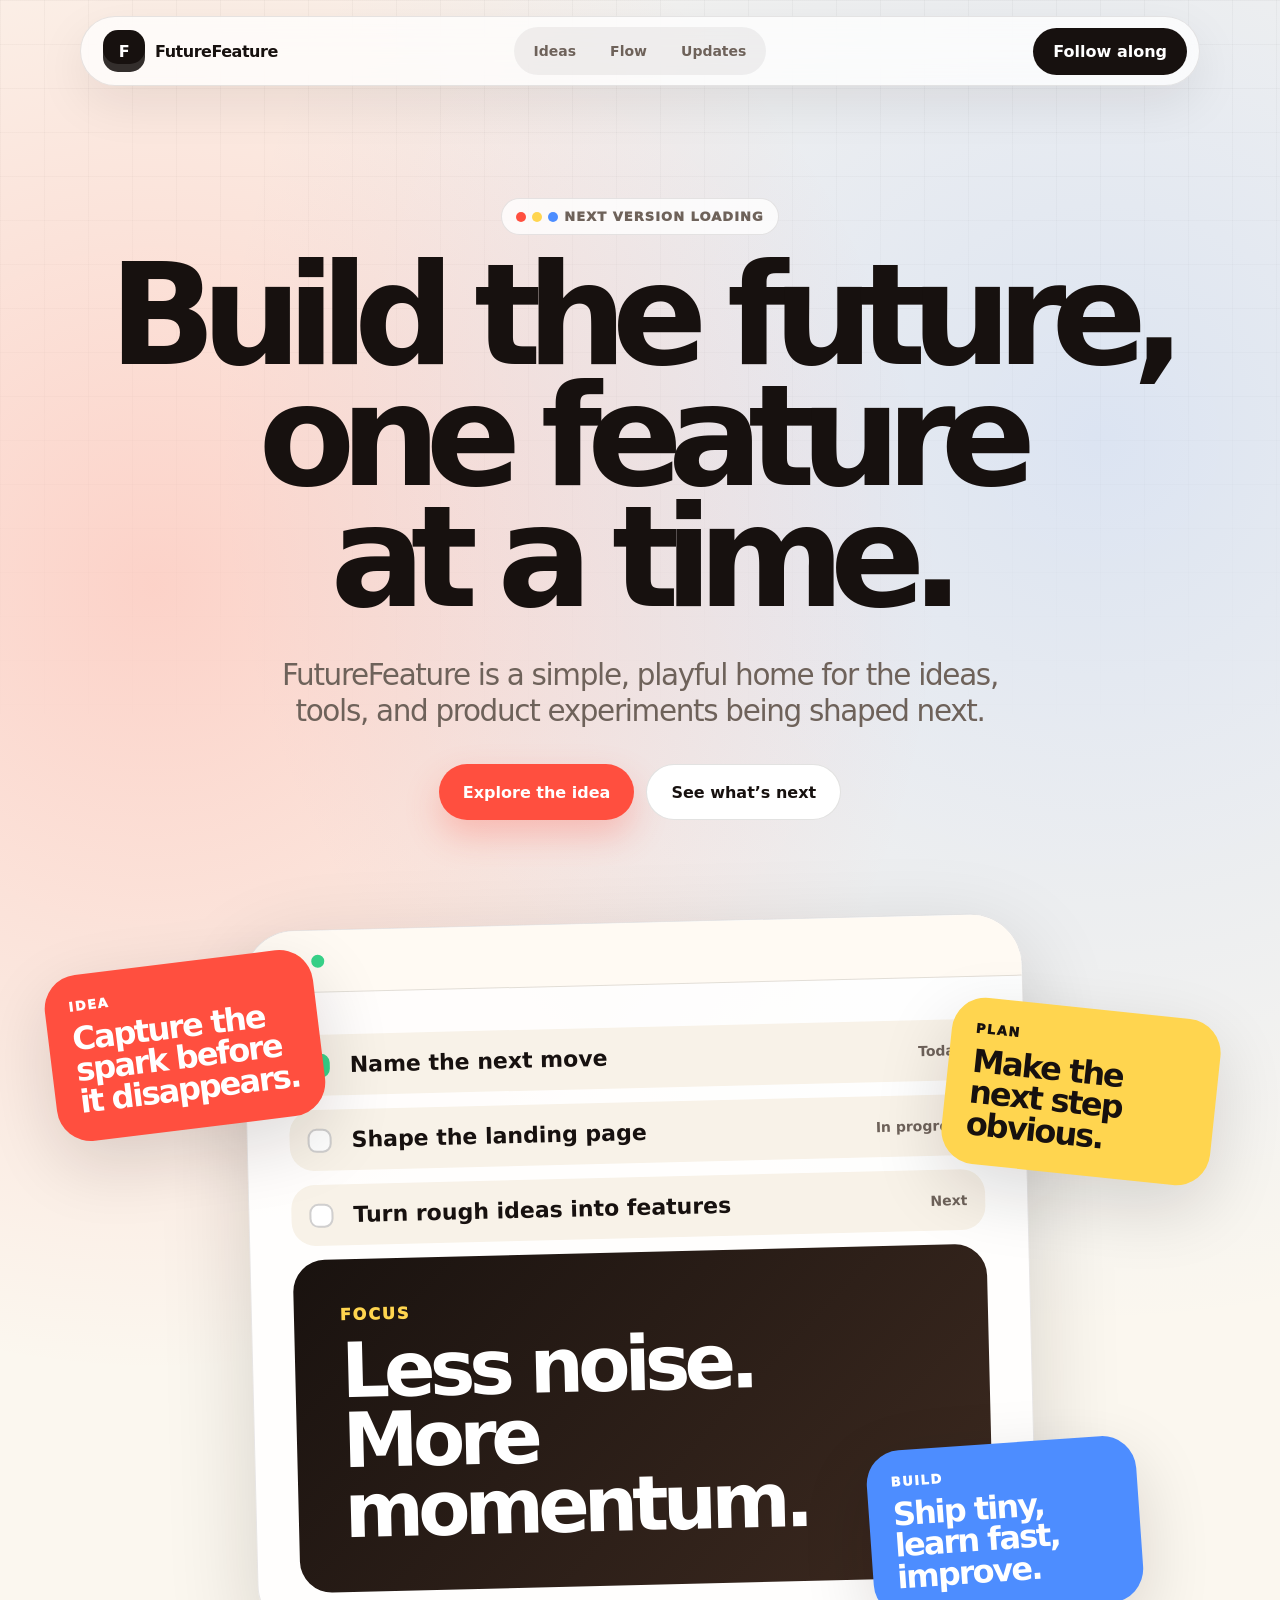
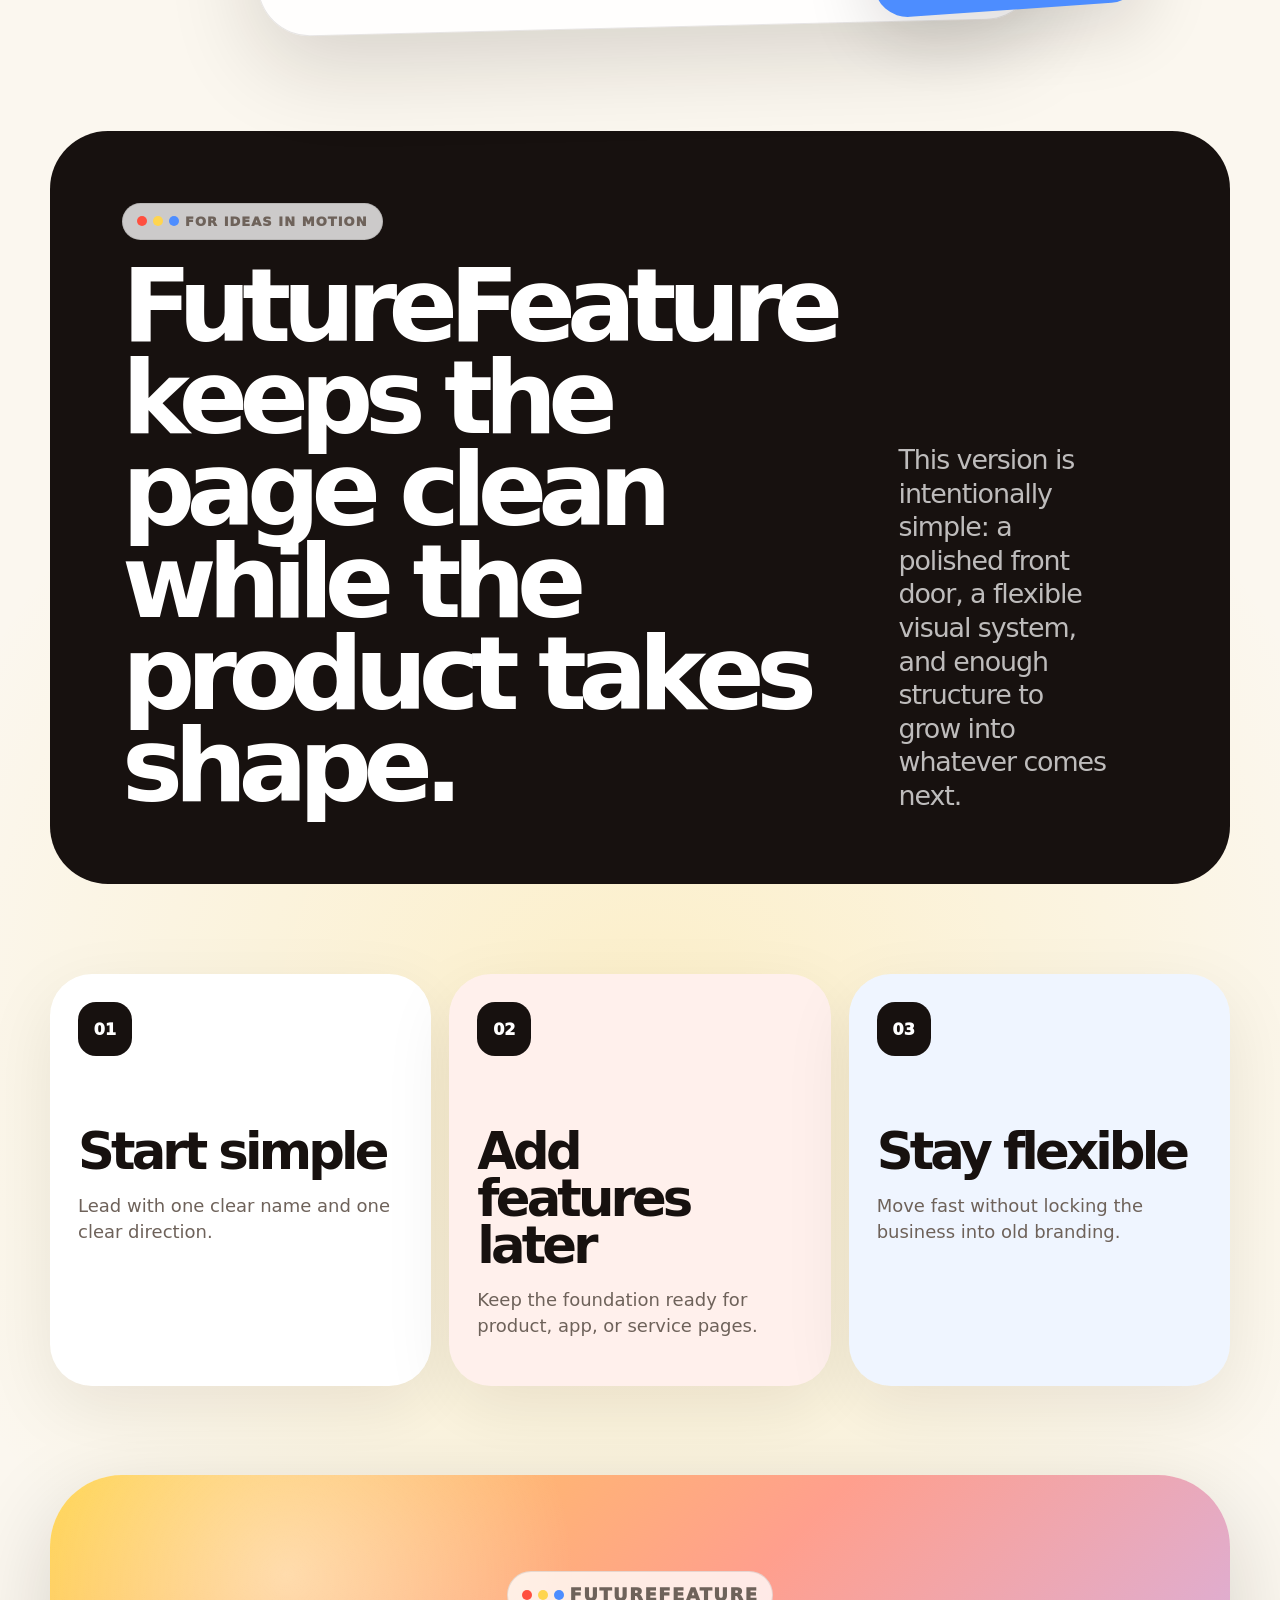
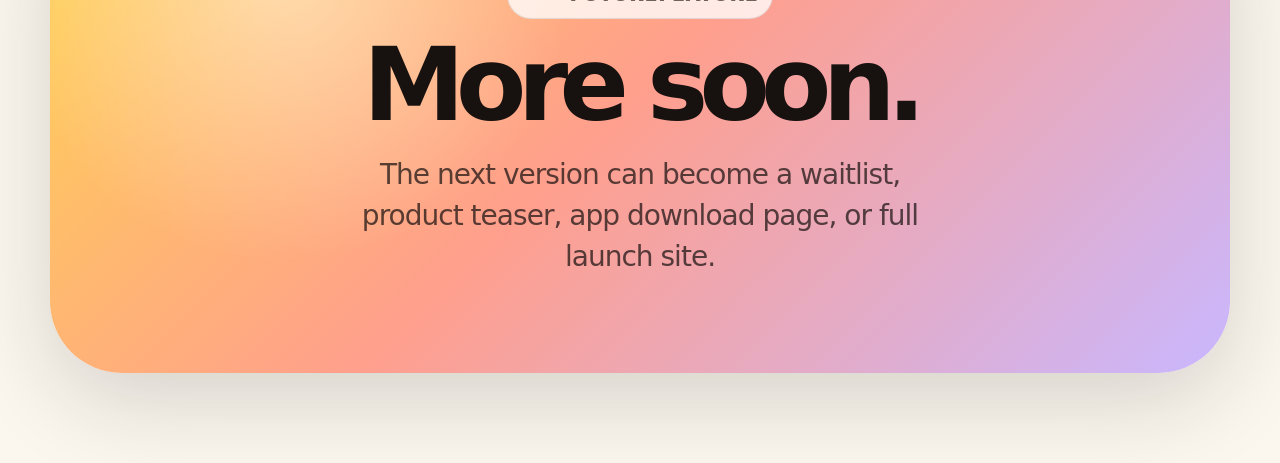
==== commit 032b22d2: "design: Add Superlist-inspired FutureFeature landing page - Redesign FutureFeature homepage with bol" ====
--- a/index.html
+++ b/index.html
@@ -3,26 +3,103 @@
   <head>
     <meta charset="utf-8" />
     <meta name="viewport" content="width=device-width, initial-scale=1, viewport-fit=cover" />
-    <meta name="theme-color" content="#090b13" />
+    <meta name="theme-color" content="#fbf7ef" />
     <meta
       name="description"
-      content="FutureFeature is a clean coming-soon home for what is being built next."
+      content="FutureFeature is a clean, playful home for building what comes next."
     />
     <title>FutureFeature</title>
-    <link rel="stylesheet" href="style.css?v=futurefeature-1" />
+    <link rel="stylesheet" href="style.css?v=futurefeature-superlist-1" />
   </head>
   <body class="futurefeature-site">
-    <main class="future-shell" aria-labelledby="future-title">
-      <section class="future-card">
-        <p class="future-eyebrow">Coming soon</p>
-        <h1 id="future-title">FutureFeature</h1>
-        <p class="future-lede">
-          A simple home for what is being built next.
+    <header class="ff-nav" aria-label="Main navigation">
+      <a class="ff-logo" href="/" aria-label="FutureFeature home">
+        <span>F</span>
+        FutureFeature
+      </a>
+      <nav>
+        <a href="#ideas">Ideas</a>
+        <a href="#flow">Flow</a>
+        <a href="#updates">Updates</a>
+      </nav>
+      <a class="ff-nav-button" href="#updates">Follow along</a>
+    </header>
+
+    <main>
+      <section class="ff-hero" aria-labelledby="future-title">
+        <p class="ff-pill">Next version loading</p>
+        <h1 id="future-title">Build the future, one feature at a time.</h1>
+        <p class="ff-lede">
+          FutureFeature is a simple, playful home for the ideas, tools, and product experiments being shaped next.
         </p>
-        <div class="future-line" aria-hidden="true"></div>
-        <p class="future-note">
-          More details will be shared when the next version is ready.
+        <div class="ff-actions">
+          <a class="ff-primary" href="#ideas">Explore the idea</a>
+          <a class="ff-secondary" href="#updates">See what’s next</a>
+        </div>
+      </section>
+
+      <section class="ff-showcase" aria-label="FutureFeature preview">
+        <article class="ff-window ff-window-large">
+          <div class="ff-window-top">
+            <span></span><span></span><span></span>
+          </div>
+          <div class="ff-task-list">
+            <div class="ff-task checked"><span></span><strong>Name the next move</strong><em>Today</em></div>
+            <div class="ff-task"><span></span><strong>Shape the landing page</strong><em>In progress</em></div>
+            <div class="ff-task"><span></span><strong>Turn rough ideas into features</strong><em>Next</em></div>
+            <div class="ff-note">
+              <p>Focus</p>
+              <h2>Less noise. More momentum.</h2>
+            </div>
+          </div>
+        </article>
+
+        <article class="ff-orbit-card card-red">
+          <p>Idea</p>
+          <h3>Capture the spark before it disappears.</h3>
+        </article>
+        <article class="ff-orbit-card card-yellow">
+          <p>Plan</p>
+          <h3>Make the next step obvious.</h3>
+        </article>
+        <article class="ff-orbit-card card-blue">
+          <p>Build</p>
+          <h3>Ship tiny, learn fast, improve.</h3>
+        </article>
+      </section>
+
+      <section id="ideas" class="ff-section ff-split">
+        <div>
+          <p class="ff-kicker">For ideas in motion</p>
+          <h2>FutureFeature keeps the page clean while the product takes shape.</h2>
+        </div>
+        <p>
+          This version is intentionally simple: a polished front door, a flexible visual system, and enough structure to grow into whatever comes next.
         </p>
+      </section>
+
+      <section id="flow" class="ff-grid">
+        <article>
+          <span>01</span>
+          <h3>Start simple</h3>
+          <p>Lead with one clear name and one clear direction.</p>
+        </article>
+        <article>
+          <span>02</span>
+          <h3>Add features later</h3>
+          <p>Keep the foundation ready for product, app, or service pages.</p>
+        </article>
+        <article>
+          <span>03</span>
+          <h3>Stay flexible</h3>
+          <p>Move fast without locking the business into old branding.</p>
+        </article>
+      </section>
+
+      <section id="updates" class="ff-cta">
+        <p class="ff-pill">FutureFeature</p>
+        <h2>More soon.</h2>
+        <p>The next version can become a waitlist, product teaser, app download page, or full launch site.</p>
       </section>
     </main>
   </body>
--- a/style.css
+++ b/style.css
@@ -1,97 +1,534 @@
 :root {
-  --bg: #090b13;
-  --panel: rgba(255, 255, 255, 0.075);
-  --panel-line: rgba(255, 255, 255, 0.16);
-  --text: #f7f2e8;
-  --muted: #b9b3aa;
-  --accent: #f1c76b;
+  --cream: #fbf7ef;
+  --ink: #17110f;
+  --muted: #6e625a;
+  --line: rgba(23, 17, 15, 0.12);
+  --red: #ff4f3f;
+  --yellow: #ffd54f;
+  --blue: #4d8dff;
+  --green: #38d48a;
+  --lavender: #c9b7ff;
+  --white: #ffffff;
+  --shadow: 0 28px 90px rgba(23, 17, 15, 0.16);
 }
 
 * {
   box-sizing: border-box;
 }
 
-html,
-body {
+html {
+  scroll-behavior: smooth;
+}
+
+body.futurefeature-site {
   margin: 0;
-  min-height: 100%;
-}
-
-body.futurefeature-site {
   min-height: 100vh;
   font-family: Inter, ui-sans-serif, system-ui, -apple-system, BlinkMacSystemFont, "Segoe UI", sans-serif;
-  color: var(--text);
+  color: var(--ink);
   background:
-    radial-gradient(circle at 20% 20%, rgba(241, 199, 107, 0.18), transparent 30%),
-    radial-gradient(circle at 80% 10%, rgba(99, 102, 241, 0.22), transparent 34%),
-    radial-gradient(circle at 50% 90%, rgba(20, 184, 166, 0.12), transparent 34%),
-    var(--bg);
-}
-
-.future-shell {
-  min-height: 100vh;
+    radial-gradient(circle at 12% 16%, rgba(255, 79, 63, 0.22), transparent 24%),
+    radial-gradient(circle at 86% 12%, rgba(77, 141, 255, 0.18), transparent 26%),
+    radial-gradient(circle at 50% 72%, rgba(255, 213, 79, 0.24), transparent 28%),
+    var(--cream);
+  overflow-x: hidden;
+}
+
+body.futurefeature-site::before {
+  content: "";
+  position: fixed;
+  inset: 0;
+  pointer-events: none;
+  background-image:
+    linear-gradient(rgba(23, 17, 15, 0.035) 1px, transparent 1px),
+    linear-gradient(90deg, rgba(23, 17, 15, 0.035) 1px, transparent 1px);
+  background-size: 44px 44px;
+  mask-image: linear-gradient(to bottom, rgba(0,0,0,.85), transparent 85%);
+}
+
+a {
+  color: inherit;
+}
+
+.ff-nav {
+  position: sticky;
+  top: 16px;
+  z-index: 10;
+  width: min(1120px, calc(100% - 28px));
+  margin: 16px auto 0;
+  min-height: 68px;
+  padding: 10px 12px;
+  display: grid;
+  grid-template-columns: 1fr auto 1fr;
+  align-items: center;
+  gap: 18px;
+  border: 1px solid rgba(23, 17, 15, 0.1);
+  border-radius: 999px;
+  background: rgba(255, 255, 255, 0.74);
+  box-shadow: 0 18px 50px rgba(23, 17, 15, 0.08);
+  backdrop-filter: blur(18px);
+}
+
+.ff-logo,
+.ff-nav-button,
+.ff-primary,
+.ff-secondary {
+  text-decoration: none;
+  font-weight: 900;
+}
+
+.ff-logo {
+  display: inline-flex;
+  align-items: center;
+  gap: 10px;
+  padding-left: 10px;
+  letter-spacing: -0.03em;
+}
+
+.ff-logo span {
+  width: 42px;
+  height: 42px;
   display: grid;
   place-items: center;
-  padding: clamp(20px, 5vw, 64px);
-}
-
-.future-card {
-  width: min(920px, 100%);
-  padding: clamp(34px, 8vw, 96px);
-  border: 1px solid var(--panel-line);
-  border-radius: clamp(28px, 5vw, 56px);
-  background: linear-gradient(135deg, rgba(255, 255, 255, 0.11), rgba(255, 255, 255, 0.045));
-  box-shadow: 0 40px 120px rgba(0, 0, 0, 0.42);
-  backdrop-filter: blur(18px);
+  border-radius: 15px;
+  color: white;
+  background: var(--ink);
+  box-shadow: inset 0 -8px 0 rgba(255,255,255,.12);
+}
+
+.ff-nav nav {
+  display: flex;
+  align-items: center;
+  gap: 6px;
+  padding: 6px;
+  border-radius: 999px;
+  background: rgba(23, 17, 15, 0.055);
+}
+
+.ff-nav nav a {
+  padding: 10px 14px;
+  border-radius: 999px;
+  color: var(--muted);
+  text-decoration: none;
+  font-size: 14px;
+  font-weight: 850;
+}
+
+.ff-nav nav a:hover {
+  color: var(--ink);
+  background: white;
+}
+
+.ff-nav-button {
+  justify-self: end;
+  padding: 14px 20px;
+  border-radius: 999px;
+  color: white;
+  background: var(--ink);
+}
+
+main {
+  position: relative;
+  z-index: 1;
+}
+
+.ff-hero {
+  width: min(1180px, calc(100% - 32px));
+  margin: clamp(54px, 9vw, 112px) auto 0;
   text-align: center;
 }
 
-.future-eyebrow {
-  margin: 0 0 18px;
-  color: var(--accent);
-  font-size: clamp(13px, 2vw, 15px);
+.ff-pill,
+.ff-kicker {
+  display: inline-flex;
+  align-items: center;
+  gap: 8px;
+  margin: 0 0 20px;
+  padding: 10px 14px;
+  border: 1px solid rgba(23, 17, 15, 0.1);
+  border-radius: 999px;
+  background: rgba(255, 255, 255, 0.78);
+  color: var(--muted);
+  font-size: 13px;
+  font-weight: 950;
+  letter-spacing: 0.08em;
+  text-transform: uppercase;
+}
+
+.ff-pill::before,
+.ff-kicker::before {
+  content: "";
+  width: 10px;
+  height: 10px;
+  border-radius: 50%;
+  background: var(--red);
+  box-shadow: 16px 0 0 var(--yellow), 32px 0 0 var(--blue);
+  margin-right: 30px;
+}
+
+.ff-hero h1 {
+  max-width: 1120px;
+  margin: 0 auto;
+  font-size: clamp(58px, 11vw, 164px);
+  line-height: 0.86;
+  letter-spacing: -0.105em;
+  text-wrap: balance;
+}
+
+.ff-lede {
+  max-width: 780px;
+  margin: clamp(24px, 4vw, 40px) auto 0;
+  color: var(--muted);
+  font-size: clamp(20px, 2.3vw, 32px);
+  line-height: 1.22;
+  letter-spacing: -0.045em;
+  text-wrap: balance;
+}
+
+.ff-actions {
+  display: flex;
+  justify-content: center;
+  flex-wrap: wrap;
+  gap: 12px;
+  margin-top: 34px;
+}
+
+.ff-primary,
+.ff-secondary {
+  min-height: 56px;
+  display: inline-flex;
+  align-items: center;
+  justify-content: center;
+  padding: 16px 24px;
+  border-radius: 999px;
+}
+
+.ff-primary {
+  color: white;
+  background: var(--red);
+  box-shadow: 0 16px 34px rgba(255, 79, 63, 0.28);
+}
+
+.ff-secondary {
+  border: 1px solid rgba(23, 17, 15, 0.12);
+  background: white;
+}
+
+.ff-showcase {
+  position: relative;
+  width: min(1180px, calc(100% - 32px));
+  min-height: 650px;
+  margin: clamp(60px, 8vw, 110px) auto;
+  display: grid;
+  place-items: center;
+}
+
+.ff-window {
+  border: 1px solid rgba(23, 17, 15, 0.1);
+  border-radius: clamp(28px, 5vw, 52px);
+  background: rgba(255, 255, 255, 0.88);
+  box-shadow: var(--shadow);
+  overflow: hidden;
+}
+
+.ff-window-large {
+  width: min(780px, 92vw);
+  transform: rotate(-1.4deg);
+}
+
+.ff-window-top {
+  height: 62px;
+  display: flex;
+  align-items: center;
+  gap: 9px;
+  padding: 0 24px;
+  border-bottom: 1px solid var(--line);
+  background: #fffaf3;
+}
+
+.ff-window-top span {
+  width: 13px;
+  height: 13px;
+  border-radius: 50%;
+  background: var(--red);
+}
+
+.ff-window-top span:nth-child(2) { background: var(--yellow); }
+.ff-window-top span:nth-child(3) { background: var(--green); }
+
+.ff-task-list {
+  display: grid;
+  gap: 14px;
+  padding: clamp(22px, 4vw, 42px);
+}
+
+.ff-task {
+  display: grid;
+  grid-template-columns: 28px 1fr auto;
+  align-items: center;
+  gap: 16px;
+  padding: 18px;
+  border-radius: 24px;
+  background: #f8f2e8;
+  font-size: clamp(16px, 2vw, 22px);
+}
+
+.ff-task span {
+  width: 24px;
+  height: 24px;
+  border: 2px solid rgba(23, 17, 15, 0.2);
+  border-radius: 9px;
+  background: white;
+}
+
+.ff-task.checked span {
+  background: var(--green);
+  border-color: var(--green);
+}
+
+.ff-task em {
+  color: var(--muted);
+  font-size: 14px;
+  font-style: normal;
   font-weight: 900;
-  letter-spacing: 0.18em;
+}
+
+.ff-note {
+  min-height: 190px;
+  padding: clamp(24px, 5vw, 46px);
+  border-radius: 32px;
+  color: white;
+  background: linear-gradient(135deg, #19120f, #3d2a20);
+}
+
+.ff-note p {
+  margin: 0 0 12px;
+  color: var(--yellow);
+  font-weight: 950;
   text-transform: uppercase;
-}
-
-.future-card h1 {
+  letter-spacing: 0.12em;
+}
+
+.ff-note h2 {
+  max-width: 560px;
   margin: 0;
-  font-size: clamp(52px, 12vw, 148px);
-  line-height: 0.88;
+  font-size: clamp(34px, 6vw, 76px);
+  line-height: 0.92;
+  letter-spacing: -0.075em;
+}
+
+.ff-orbit-card {
+  position: absolute;
+  width: min(270px, 42vw);
+  padding: 24px;
+  border-radius: 34px;
+  box-shadow: 0 24px 70px rgba(23, 17, 15, 0.14);
+}
+
+.ff-orbit-card p {
+  margin: 0 0 10px;
+  font-size: 13px;
+  font-weight: 950;
+  text-transform: uppercase;
+  letter-spacing: .12em;
+}
+
+.ff-orbit-card h3 {
+  margin: 0;
+  font-size: clamp(22px, 3vw, 32px);
+  line-height: 0.98;
+  letter-spacing: -0.06em;
+}
+
+.card-red {
+  left: 0;
+  top: 40px;
+  color: white;
+  background: var(--red);
+  transform: rotate(-7deg);
+}
+
+.card-yellow {
+  right: 14px;
+  top: 86px;
+  background: var(--yellow);
+  transform: rotate(6deg);
+}
+
+.card-blue {
+  right: 90px;
+  bottom: 18px;
+  color: white;
+  background: var(--blue);
+  transform: rotate(-4deg);
+}
+
+.ff-section,
+.ff-grid,
+.ff-cta {
+  width: min(1180px, calc(100% - 32px));
+  margin: 0 auto clamp(42px, 7vw, 92px);
+}
+
+.ff-split {
+  display: grid;
+  grid-template-columns: 1.2fr 0.8fr;
+  gap: clamp(24px, 5vw, 64px);
+  align-items: end;
+  padding: clamp(34px, 6vw, 72px);
+  border-radius: clamp(32px, 5vw, 58px);
+  background: var(--ink);
+  color: white;
+}
+
+.ff-split h2,
+.ff-cta h2 {
+  margin: 0;
+  font-size: clamp(42px, 8vw, 112px);
+  line-height: 0.9;
   letter-spacing: -0.085em;
 }
 
-.future-lede {
-  max-width: 680px;
-  margin: clamp(24px, 4vw, 38px) auto 0;
-  color: var(--text);
-  font-size: clamp(20px, 3.4vw, 36px);
-  line-height: 1.18;
+.ff-split p:not(.ff-kicker) {
+  margin: 0;
+  color: rgba(255,255,255,.72);
+  font-size: clamp(18px, 2.1vw, 28px);
+  line-height: 1.25;
+  letter-spacing: -0.04em;
+}
+
+.ff-grid {
+  display: grid;
+  grid-template-columns: repeat(3, 1fr);
+  gap: 18px;
+}
+
+.ff-grid article {
+  min-height: 310px;
+  padding: 28px;
+  border-radius: 42px;
+  background: white;
+  box-shadow: 0 22px 70px rgba(23, 17, 15, 0.08);
+}
+
+.ff-grid article:nth-child(2) { background: #fff0ec; }
+.ff-grid article:nth-child(3) { background: #eff5ff; }
+
+.ff-grid span {
+  display: inline-flex;
+  width: 54px;
+  height: 54px;
+  align-items: center;
+  justify-content: center;
+  border-radius: 18px;
+  color: white;
+  background: var(--ink);
+  font-weight: 950;
+}
+
+.ff-grid h3 {
+  margin: 72px 0 12px;
+  font-size: clamp(30px, 4vw, 54px);
+  line-height: 0.92;
+  letter-spacing: -0.075em;
+}
+
+.ff-grid p,
+.ff-cta p {
+  color: var(--muted);
+  font-size: 18px;
+  line-height: 1.45;
+}
+
+.ff-cta {
+  padding: clamp(44px, 8vw, 96px);
+  border-radius: clamp(34px, 6vw, 72px);
+  text-align: center;
+  background:
+    radial-gradient(circle at 20% 20%, rgba(255,255,255,.45), transparent 28%),
+    linear-gradient(135deg, var(--yellow), #ff9f8d 48%, var(--lavender));
+  box-shadow: var(--shadow);
+}
+
+.ff-cta p:last-child {
+  max-width: 620px;
+  margin: 24px auto 0;
+  color: rgba(23,17,15,.72);
+  font-size: clamp(18px, 2.2vw, 28px);
   letter-spacing: -0.035em;
 }
 
-.future-line {
-  width: min(360px, 70%);
-  height: 1px;
-  margin: clamp(30px, 5vw, 54px) auto;
-  background: linear-gradient(90deg, transparent, var(--accent), transparent);
-}
-
-.future-note {
-  max-width: 560px;
-  margin: 0 auto;
-  color: var(--muted);
-  font-size: clamp(16px, 2.2vw, 20px);
-  line-height: 1.5;
-}
-
-@media (max-width: 520px) {
-  .future-card {
-    text-align: left;
-  }
-
-  .future-line {
-    margin-left: 0;
-  }
-}
+@media (max-width: 900px) {
+  .ff-nav {
+    grid-template-columns: 1fr auto;
+  }
+
+  .ff-nav nav {
+    display: none;
+  }
+
+  .ff-showcase {
+    min-height: auto;
+    display: grid;
+    gap: 16px;
+  }
+
+  .ff-orbit-card {
+    position: static;
+    width: 100%;
+    transform: none;
+  }
+
+  .ff-window-large {
+    transform: none;
+  }
+
+  .ff-split,
+  .ff-grid {
+    grid-template-columns: 1fr;
+  }
+}
+
+@media (max-width: 560px) {
+  .ff-nav {
+    top: 10px;
+    width: min(100% - 20px, 1120px);
+  }
+
+  .ff-logo {
+    font-size: 0;
+  }
+
+  .ff-logo span {
+    font-size: 18px;
+  }
+
+  .ff-nav-button {
+    padding: 12px 15px;
+    font-size: 14px;
+  }
+
+  .ff-hero {
+    margin-top: 46px;
+  }
+
+  .ff-hero h1 {
+    font-size: clamp(52px, 18vw, 92px);
+  }
+
+  .ff-actions {
+    display: grid;
+  }
+
+  .ff-primary,
+  .ff-secondary {
+    width: 100%;
+  }
+
+  .ff-task {
+    grid-template-columns: 24px 1fr;
+  }
+
+  .ff-task em {
+    grid-column: 2;
+  }
+}
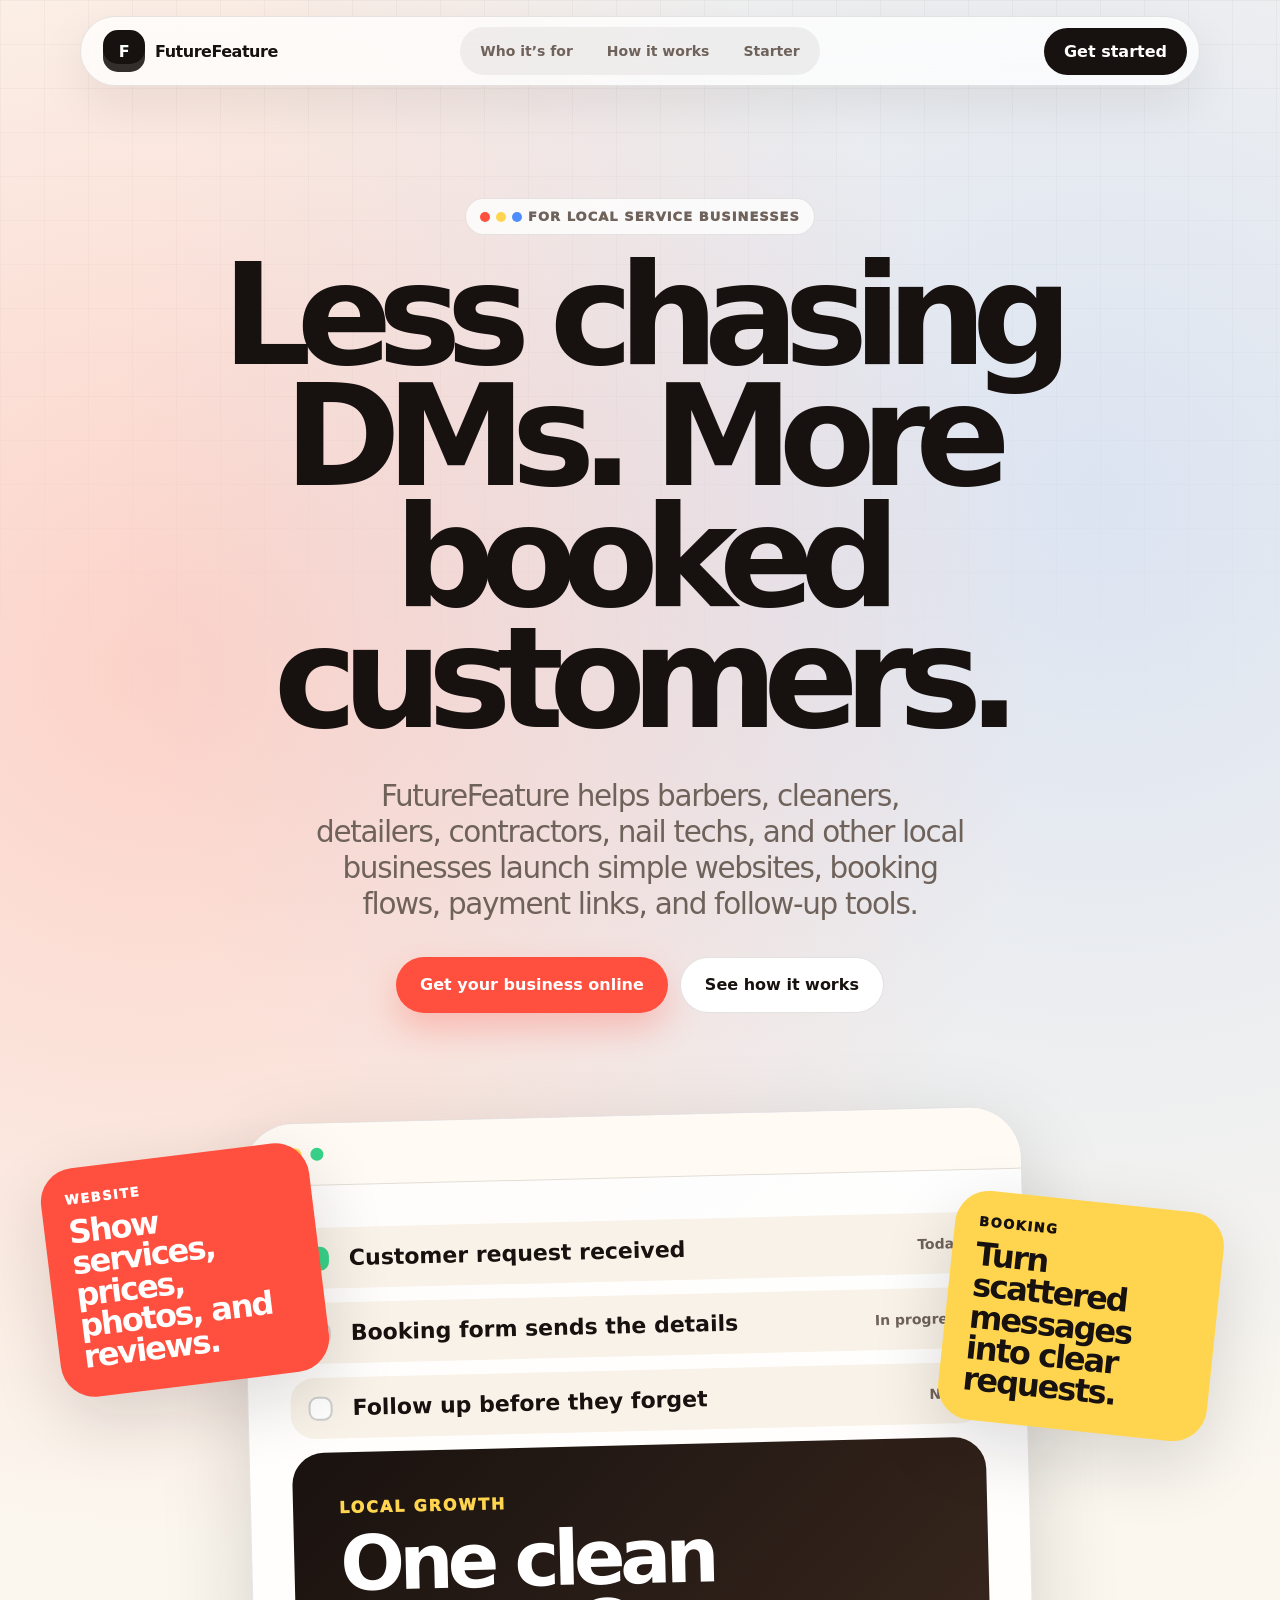
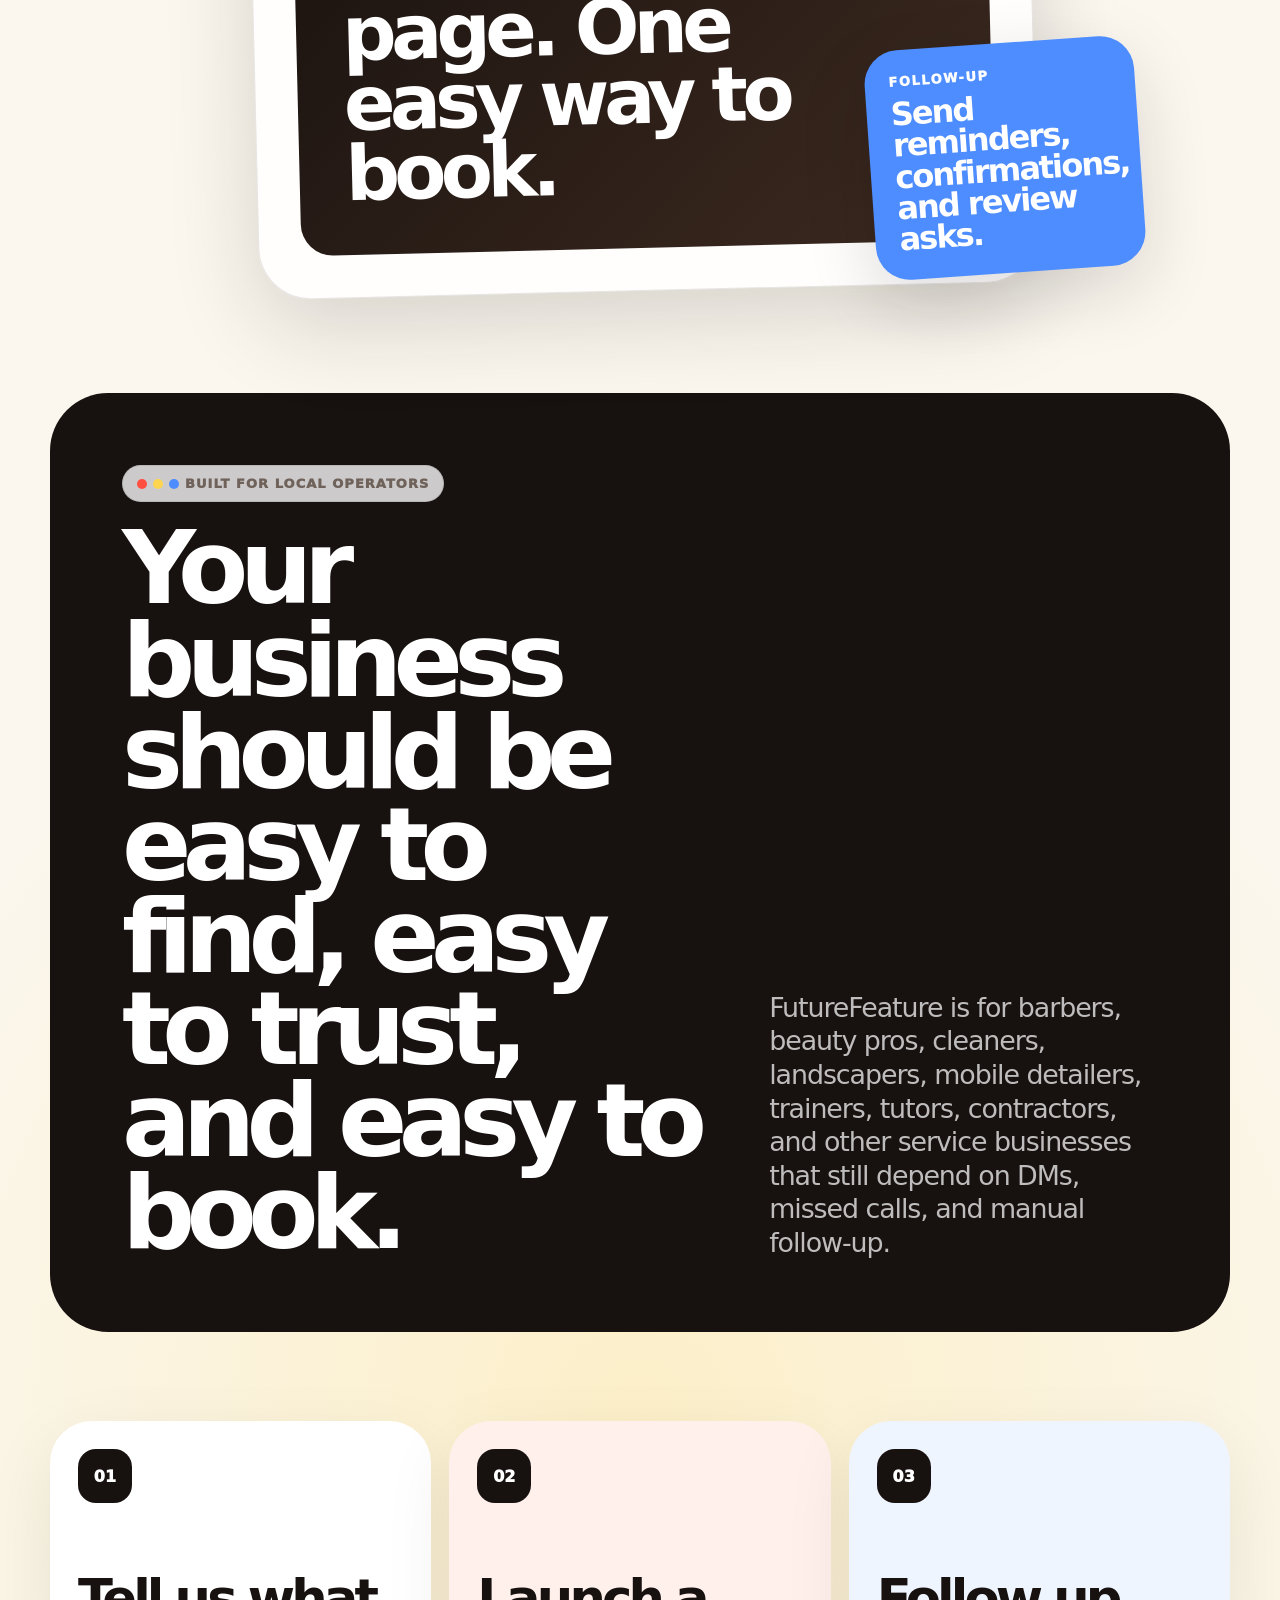
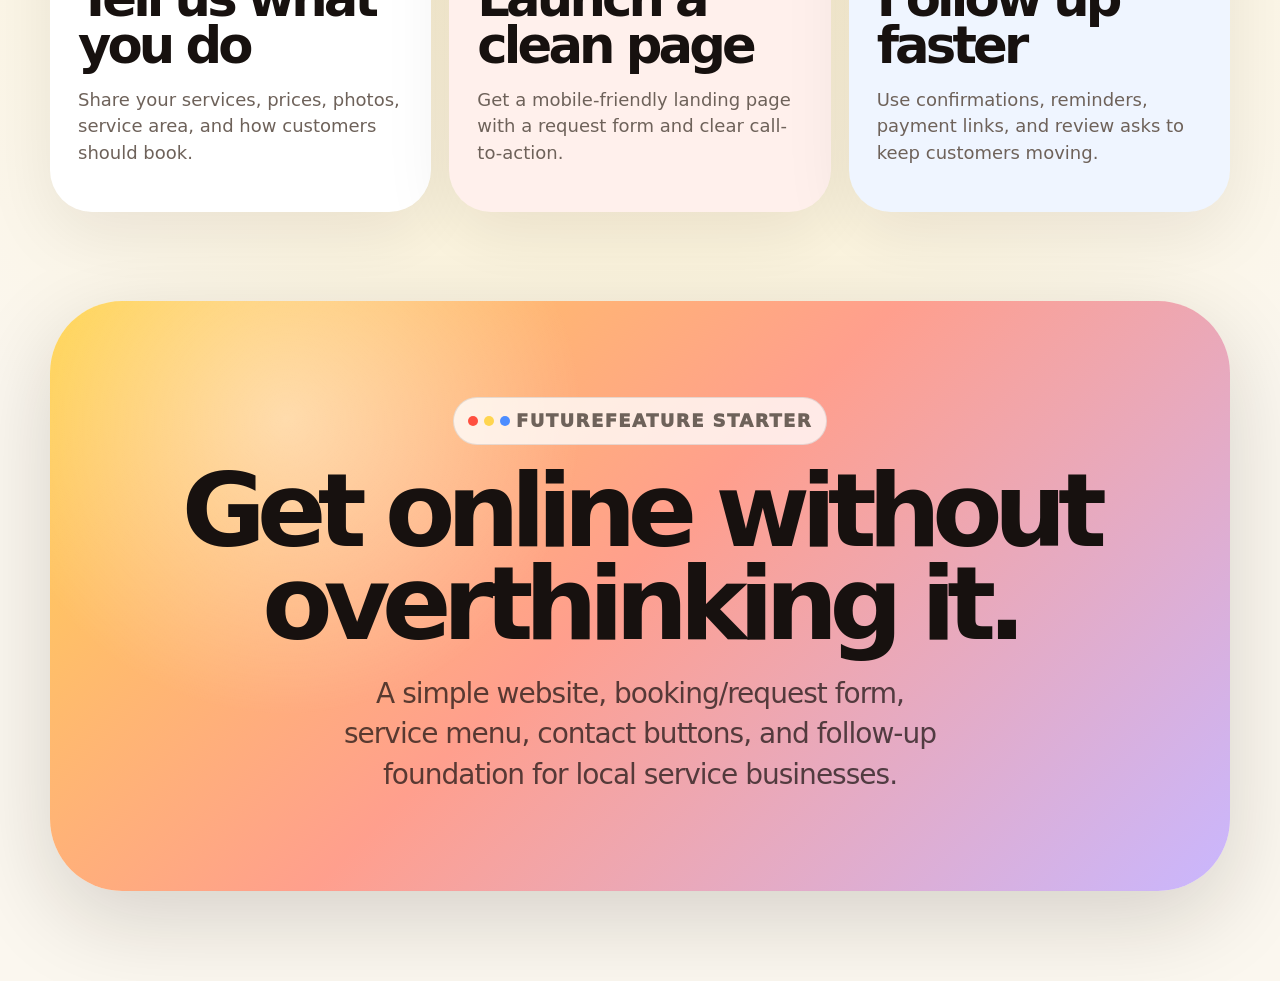
==== commit 6ec25d8a: "copy: Position FutureFeature for local service businesses - Set hero to Less chasing DMs. More booke" ====
--- a/index.html
+++ b/index.html
@@ -6,10 +6,10 @@
     <meta name="theme-color" content="#fbf7ef" />
     <meta
       name="description"
-      content="FutureFeature is a clean, playful home for building what comes next."
+      content="FutureFeature helps local service businesses turn DMs, missed calls, and messy requests into booked customers."
     />
     <title>FutureFeature</title>
-    <link rel="stylesheet" href="style.css?v=futurefeature-superlist-1" />
+    <link rel="stylesheet" href="style.css?v=futurefeature-local-services-1" />
   </head>
   <body class="futurefeature-site">
     <header class="ff-nav" aria-label="Main navigation">
@@ -18,23 +18,23 @@
         FutureFeature
       </a>
       <nav>
-        <a href="#ideas">Ideas</a>
-        <a href="#flow">Flow</a>
-        <a href="#updates">Updates</a>
+        <a href="#who">Who it’s for</a>
+        <a href="#flow">How it works</a>
+        <a href="#offer">Starter</a>
       </nav>
-      <a class="ff-nav-button" href="#updates">Follow along</a>
+      <a class="ff-nav-button" href="#offer">Get started</a>
     </header>
 
     <main>
       <section class="ff-hero" aria-labelledby="future-title">
-        <p class="ff-pill">Next version loading</p>
-        <h1 id="future-title">Build the future, one feature at a time.</h1>
+        <p class="ff-pill">For local service businesses</p>
+        <h1 id="future-title">Less chasing DMs. More booked customers.</h1>
         <p class="ff-lede">
-          FutureFeature is a simple, playful home for the ideas, tools, and product experiments being shaped next.
+          FutureFeature helps barbers, cleaners, detailers, contractors, nail techs, and other local businesses launch simple websites, booking flows, payment links, and follow-up tools.
         </p>
         <div class="ff-actions">
-          <a class="ff-primary" href="#ideas">Explore the idea</a>
-          <a class="ff-secondary" href="#updates">See what’s next</a>
+          <a class="ff-primary" href="#offer">Get your business online</a>
+          <a class="ff-secondary" href="#flow">See how it works</a>
         </div>
       </section>
 
@@ -44,62 +44,62 @@
             <span></span><span></span><span></span>
           </div>
           <div class="ff-task-list">
-            <div class="ff-task checked"><span></span><strong>Name the next move</strong><em>Today</em></div>
-            <div class="ff-task"><span></span><strong>Shape the landing page</strong><em>In progress</em></div>
-            <div class="ff-task"><span></span><strong>Turn rough ideas into features</strong><em>Next</em></div>
+            <div class="ff-task checked"><span></span><strong>Customer request received</strong><em>Today</em></div>
+            <div class="ff-task"><span></span><strong>Booking form sends the details</strong><em>In progress</em></div>
+            <div class="ff-task"><span></span><strong>Follow up before they forget</strong><em>Next</em></div>
             <div class="ff-note">
-              <p>Focus</p>
-              <h2>Less noise. More momentum.</h2>
+              <p>Local growth</p>
+              <h2>One clean page. One easy way to book.</h2>
             </div>
           </div>
         </article>
 
         <article class="ff-orbit-card card-red">
-          <p>Idea</p>
-          <h3>Capture the spark before it disappears.</h3>
+          <p>Website</p>
+          <h3>Show services, prices, photos, and reviews.</h3>
         </article>
         <article class="ff-orbit-card card-yellow">
-          <p>Plan</p>
-          <h3>Make the next step obvious.</h3>
+          <p>Booking</p>
+          <h3>Turn scattered messages into clear requests.</h3>
         </article>
         <article class="ff-orbit-card card-blue">
-          <p>Build</p>
-          <h3>Ship tiny, learn fast, improve.</h3>
+          <p>Follow-up</p>
+          <h3>Send reminders, confirmations, and review asks.</h3>
         </article>
       </section>
 
-      <section id="ideas" class="ff-section ff-split">
+      <section id="who" class="ff-section ff-split">
         <div>
-          <p class="ff-kicker">For ideas in motion</p>
-          <h2>FutureFeature keeps the page clean while the product takes shape.</h2>
+          <p class="ff-kicker">Built for local operators</p>
+          <h2>Your business should be easy to find, easy to trust, and easy to book.</h2>
         </div>
         <p>
-          This version is intentionally simple: a polished front door, a flexible visual system, and enough structure to grow into whatever comes next.
+          FutureFeature is for barbers, beauty pros, cleaners, landscapers, mobile detailers, trainers, tutors, contractors, and other service businesses that still depend on DMs, missed calls, and manual follow-up.
         </p>
       </section>
 
       <section id="flow" class="ff-grid">
         <article>
           <span>01</span>
-          <h3>Start simple</h3>
-          <p>Lead with one clear name and one clear direction.</p>
+          <h3>Tell us what you do</h3>
+          <p>Share your services, prices, photos, service area, and how customers should book.</p>
         </article>
         <article>
           <span>02</span>
-          <h3>Add features later</h3>
-          <p>Keep the foundation ready for product, app, or service pages.</p>
+          <h3>Launch a clean page</h3>
+          <p>Get a mobile-friendly landing page with a request form and clear call-to-action.</p>
         </article>
         <article>
           <span>03</span>
-          <h3>Stay flexible</h3>
-          <p>Move fast without locking the business into old branding.</p>
+          <h3>Follow up faster</h3>
+          <p>Use confirmations, reminders, payment links, and review asks to keep customers moving.</p>
         </article>
       </section>
 
-      <section id="updates" class="ff-cta">
-        <p class="ff-pill">FutureFeature</p>
-        <h2>More soon.</h2>
-        <p>The next version can become a waitlist, product teaser, app download page, or full launch site.</p>
+      <section id="offer" class="ff-cta">
+        <p class="ff-pill">FutureFeature Starter</p>
+        <h2>Get online without overthinking it.</h2>
+        <p>A simple website, booking/request form, service menu, contact buttons, and follow-up foundation for local service businesses.</p>
       </section>
     </main>
   </body>
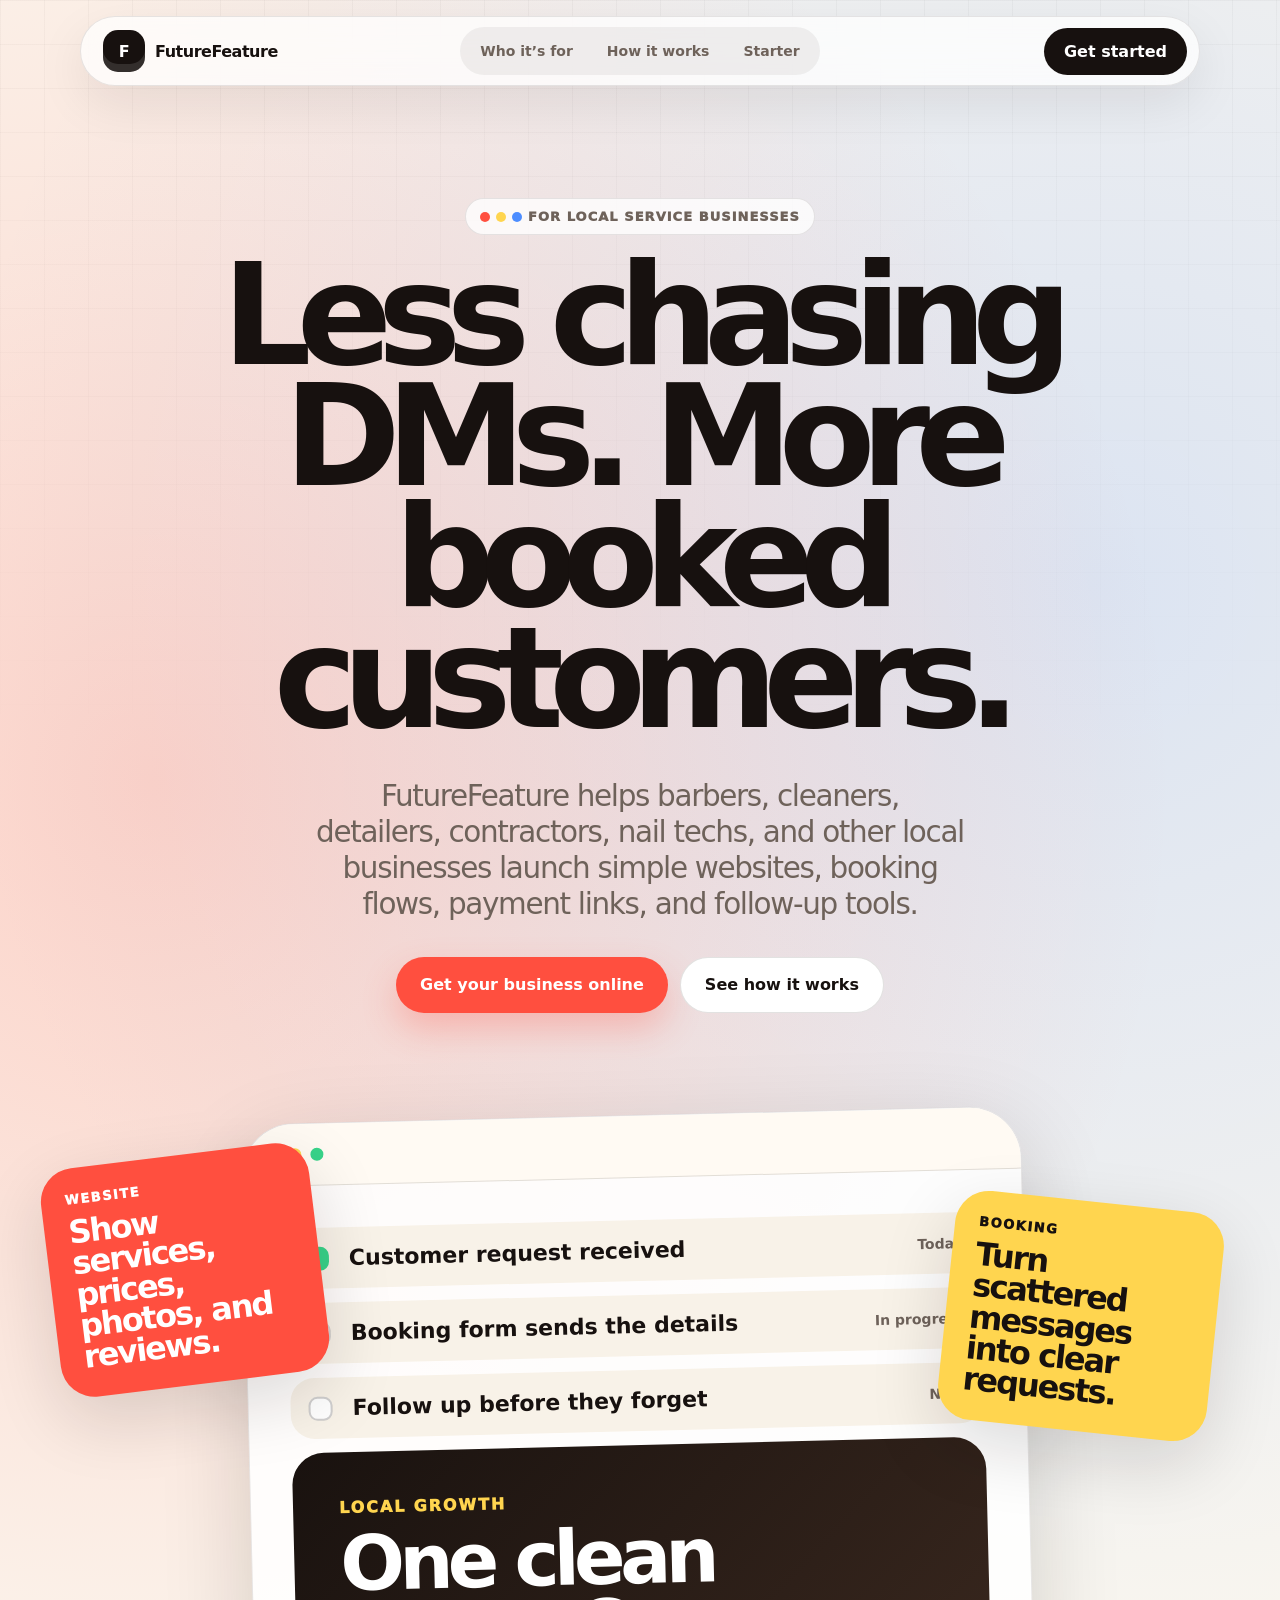
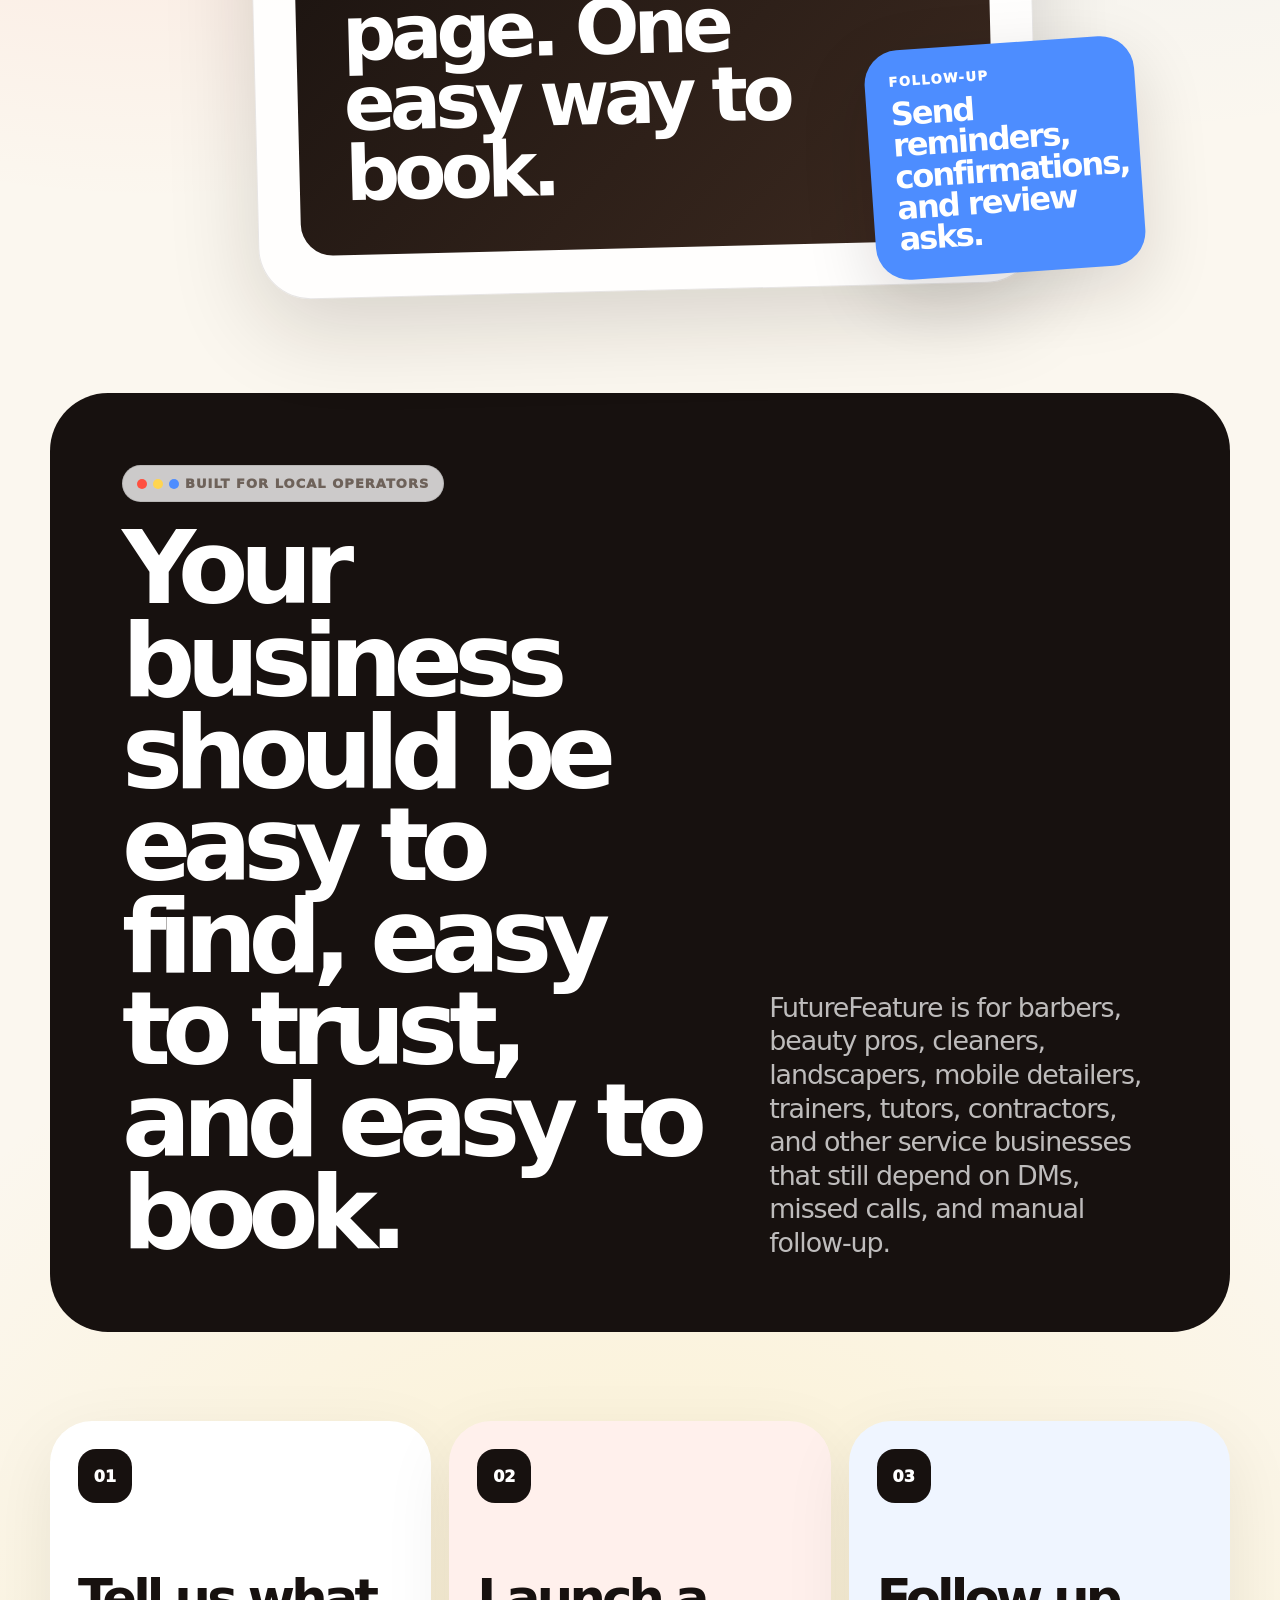
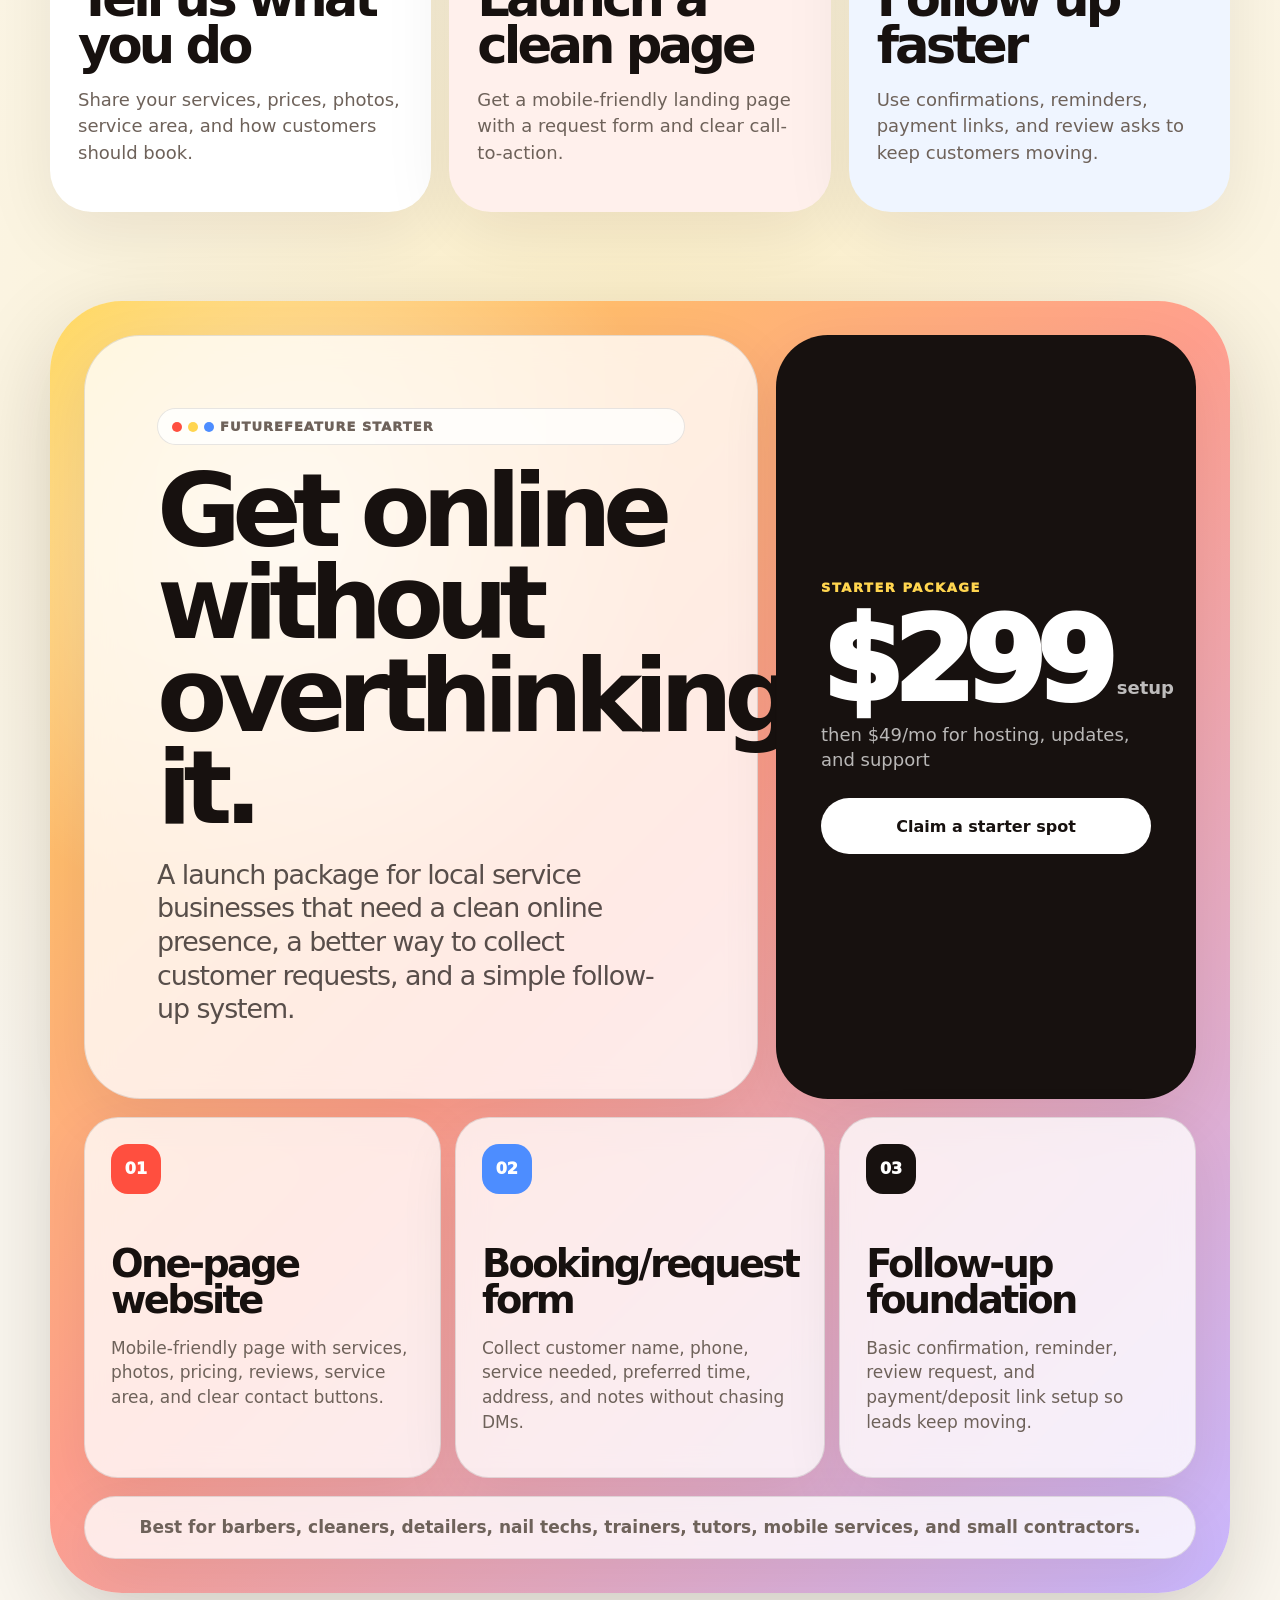
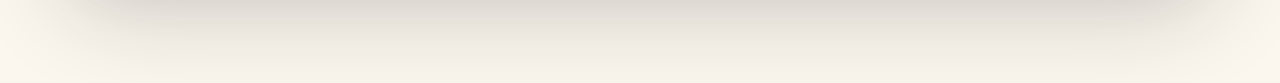
==== commit fbf4faa4: "feat: Add FutureFeature Starter offer to landing page - Add concrete Starter package with 99 setup a" ====
--- a/index.html
+++ b/index.html
@@ -9,7 +9,7 @@
       content="FutureFeature helps local service businesses turn DMs, missed calls, and messy requests into booked customers."
     />
     <title>FutureFeature</title>
-    <link rel="stylesheet" href="style.css?v=futurefeature-local-services-1" />
+    <link rel="stylesheet" href="style.css?v=futurefeature-offer-1" />
   </head>
   <body class="futurefeature-site">
     <header class="ff-nav" aria-label="Main navigation">
@@ -96,10 +96,31 @@
         </article>
       </section>
 
-      <section id="offer" class="ff-cta">
-        <p class="ff-pill">FutureFeature Starter</p>
-        <h2>Get online without overthinking it.</h2>
-        <p>A simple website, booking/request form, service menu, contact buttons, and follow-up foundation for local service businesses.</p>
+      <section id="offer" class="ff-offer" aria-labelledby="offer-title">
+        <div class="ff-offer-copy">
+          <p class="ff-pill">FutureFeature Starter</p>
+          <h2 id="offer-title">Get online without overthinking it.</h2>
+          <p>
+            A launch package for local service businesses that need a clean online presence, a better way to collect customer requests, and a simple follow-up system.
+          </p>
+        </div>
+
+        <article class="ff-price-card">
+          <p class="ff-price-label">Starter package</p>
+          <div class="ff-price"><span>$299</span><small>setup</small></div>
+          <p class="ff-price-sub">then $49/mo for hosting, updates, and support</p>
+          <a class="ff-primary" href="mailto:hello@futurefeature.com?subject=FutureFeature%20Starter%20Inquiry">Claim a starter spot</a>
+        </article>
+
+        <div class="ff-included">
+          <article><span>01</span><h3>One-page website</h3><p>Mobile-friendly page with services, photos, pricing, reviews, service area, and clear contact buttons.</p></article>
+          <article><span>02</span><h3>Booking/request form</h3><p>Collect customer name, phone, service needed, preferred time, address, and notes without chasing DMs.</p></article>
+          <article><span>03</span><h3>Follow-up foundation</h3><p>Basic confirmation, reminder, review request, and payment/deposit link setup so leads keep moving.</p></article>
+        </div>
+
+        <p class="ff-offer-note">
+          Best for barbers, cleaners, detailers, nail techs, trainers, tutors, mobile services, and small contractors.
+        </p>
       </section>
     </main>
   </body>
--- a/style.css
+++ b/style.css
@@ -364,7 +364,8 @@
 
 .ff-section,
 .ff-grid,
-.ff-cta {
+.ff-cta,
+.ff-offer {
   width: min(1180px, calc(100% - 32px));
   margin: 0 auto clamp(42px, 7vw, 92px);
 }
@@ -437,6 +438,160 @@
   color: var(--muted);
   font-size: 18px;
   line-height: 1.45;
+}
+
+.ff-offer {
+  display: grid;
+  grid-template-columns: minmax(0, 1fr) minmax(320px, 420px);
+  gap: 18px;
+  align-items: stretch;
+  padding: clamp(22px, 4vw, 34px);
+  border-radius: clamp(34px, 6vw, 72px);
+  background:
+    radial-gradient(circle at 20% 18%, rgba(255,255,255,.58), transparent 28%),
+    linear-gradient(135deg, var(--yellow), #ff9f8d 48%, var(--lavender));
+  box-shadow: var(--shadow);
+}
+
+.ff-offer-copy,
+.ff-price-card,
+.ff-included article,
+.ff-offer-note {
+  border: 1px solid rgba(23, 17, 15, 0.11);
+  background: rgba(255,255,255,.78);
+  box-shadow: 0 20px 60px rgba(23,17,15,.08);
+  backdrop-filter: blur(14px);
+}
+
+.ff-offer-copy {
+  min-height: 430px;
+  display: flex;
+  flex-direction: column;
+  justify-content: center;
+  padding: clamp(32px, 6vw, 72px);
+  border-radius: clamp(28px, 5vw, 56px);
+}
+
+.ff-offer-copy h2 {
+  max-width: 760px;
+  margin: 0;
+  font-size: clamp(46px, 8vw, 112px);
+  line-height: 0.9;
+  letter-spacing: -0.085em;
+}
+
+.ff-offer-copy > p:not(.ff-pill) {
+  max-width: 680px;
+  margin: 24px 0 0;
+  color: rgba(23,17,15,.72);
+  font-size: clamp(18px, 2.1vw, 27px);
+  line-height: 1.25;
+  letter-spacing: -0.04em;
+}
+
+.ff-price-card {
+  display: flex;
+  flex-direction: column;
+  justify-content: center;
+  padding: clamp(28px, 4vw, 44px);
+  border-radius: clamp(28px, 5vw, 52px);
+  background: var(--ink);
+  color: white;
+}
+
+.ff-price-label {
+  margin: 0 0 18px;
+  color: var(--yellow);
+  font-size: 13px;
+  font-weight: 950;
+  letter-spacing: .12em;
+  text-transform: uppercase;
+}
+
+.ff-price {
+  display: flex;
+  align-items: end;
+  gap: 10px;
+  margin-bottom: 14px;
+}
+
+.ff-price span {
+  font-size: clamp(70px, 10vw, 116px);
+  line-height: .82;
+  letter-spacing: -0.08em;
+  font-weight: 950;
+}
+
+.ff-price small {
+  margin-bottom: 10px;
+  color: rgba(255,255,255,.72);
+  font-size: 18px;
+  font-weight: 900;
+}
+
+.ff-price-sub {
+  margin: 0 0 26px;
+  color: rgba(255,255,255,.7);
+  font-size: 18px;
+  line-height: 1.4;
+}
+
+.ff-price-card .ff-primary {
+  width: 100%;
+  background: white;
+  color: var(--ink);
+  box-shadow: none;
+}
+
+.ff-included {
+  grid-column: 1 / -1;
+  display: grid;
+  grid-template-columns: repeat(3, 1fr);
+  gap: 14px;
+}
+
+.ff-included article {
+  min-height: 245px;
+  padding: 26px;
+  border-radius: 34px;
+}
+
+.ff-included span {
+  display: inline-flex;
+  width: 50px;
+  height: 50px;
+  align-items: center;
+  justify-content: center;
+  border-radius: 17px;
+  color: white;
+  background: var(--red);
+  font-weight: 950;
+}
+
+.ff-included article:nth-child(2) span { background: var(--blue); }
+.ff-included article:nth-child(3) span { background: var(--ink); }
+
+.ff-included h3 {
+  margin: 52px 0 12px;
+  font-size: clamp(28px, 3vw, 42px);
+  line-height: .95;
+  letter-spacing: -0.07em;
+}
+
+.ff-included p,
+.ff-offer-note {
+  color: var(--muted);
+  font-size: 17px;
+  line-height: 1.45;
+}
+
+.ff-offer-note {
+  grid-column: 1 / -1;
+  margin: 0;
+  padding: 18px 22px;
+  border-radius: 999px;
+  text-align: center;
+  font-weight: 800;
 }
 
 .ff-cta {
@@ -483,8 +638,14 @@
   }
 
   .ff-split,
-  .ff-grid {
+  .ff-grid,
+  .ff-offer,
+  .ff-included {
     grid-template-columns: 1fr;
+  }
+
+  .ff-offer-copy {
+    min-height: auto;
   }
 }
 
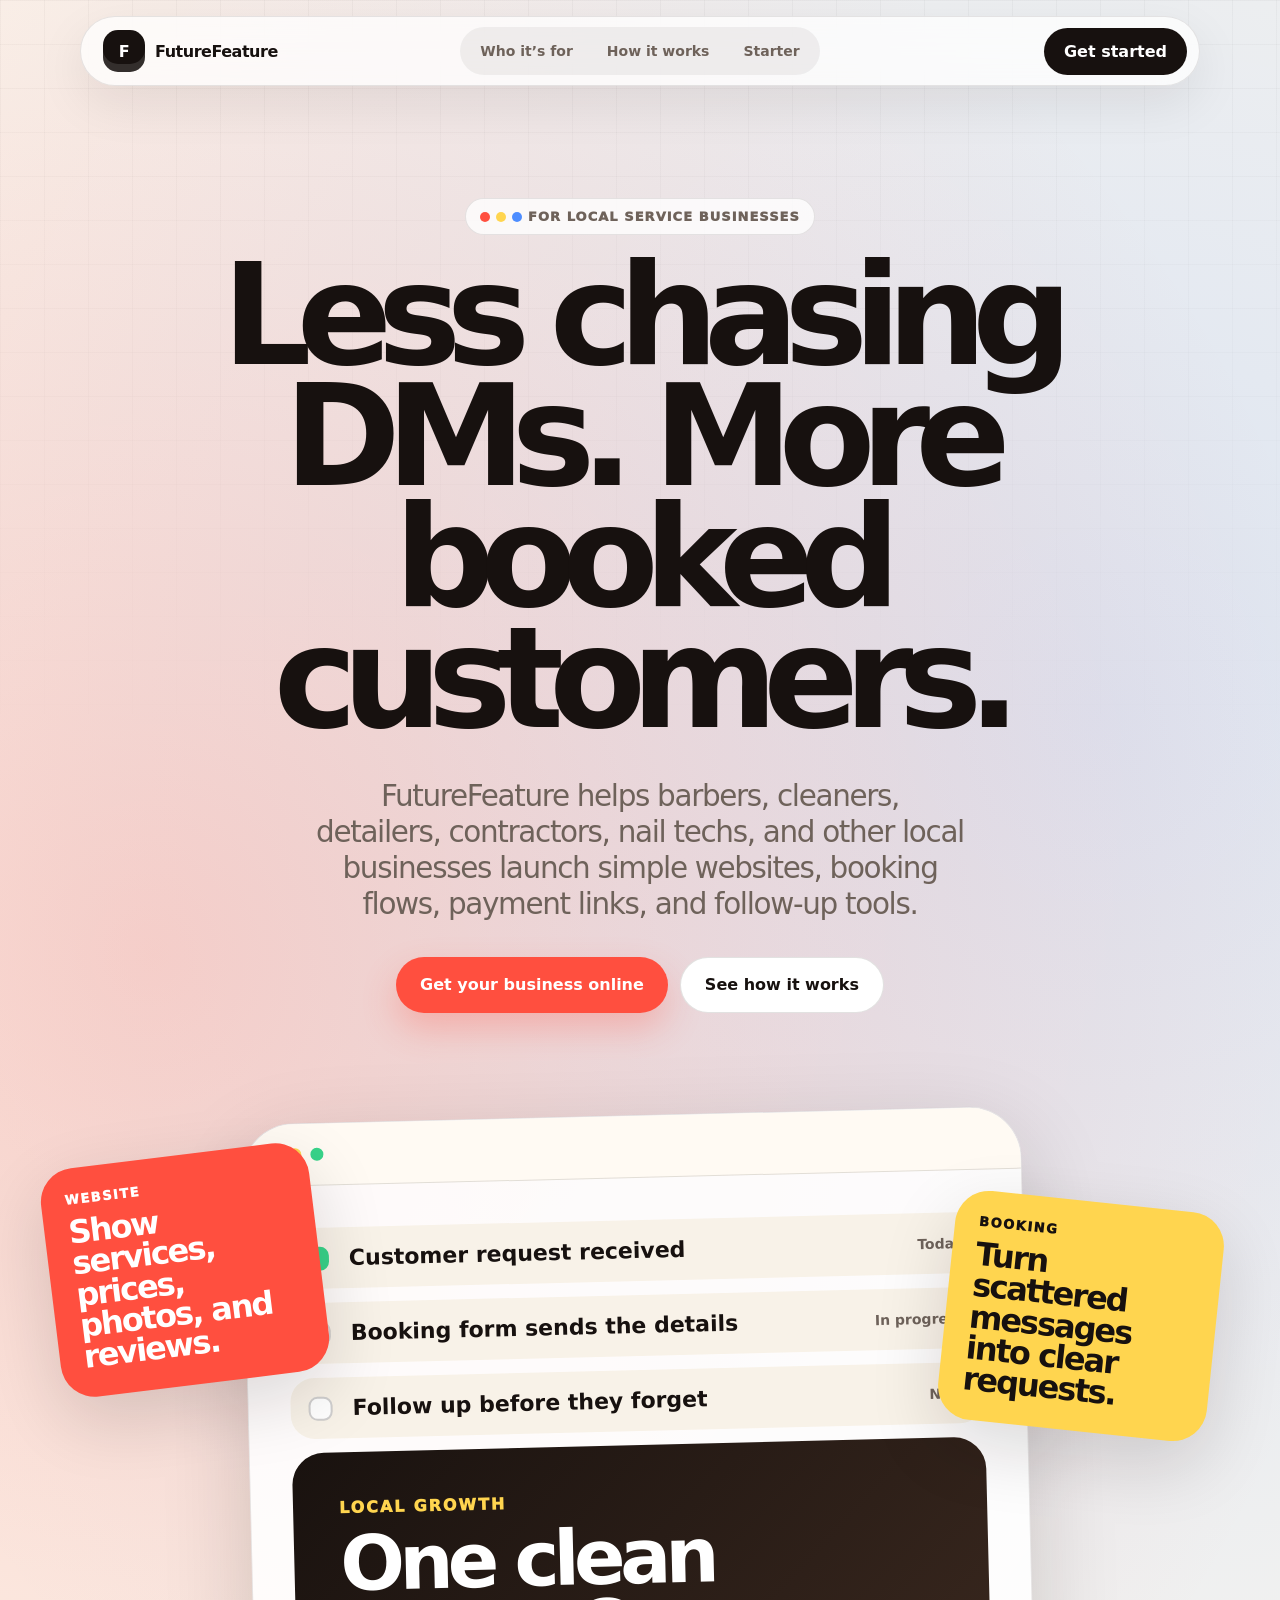
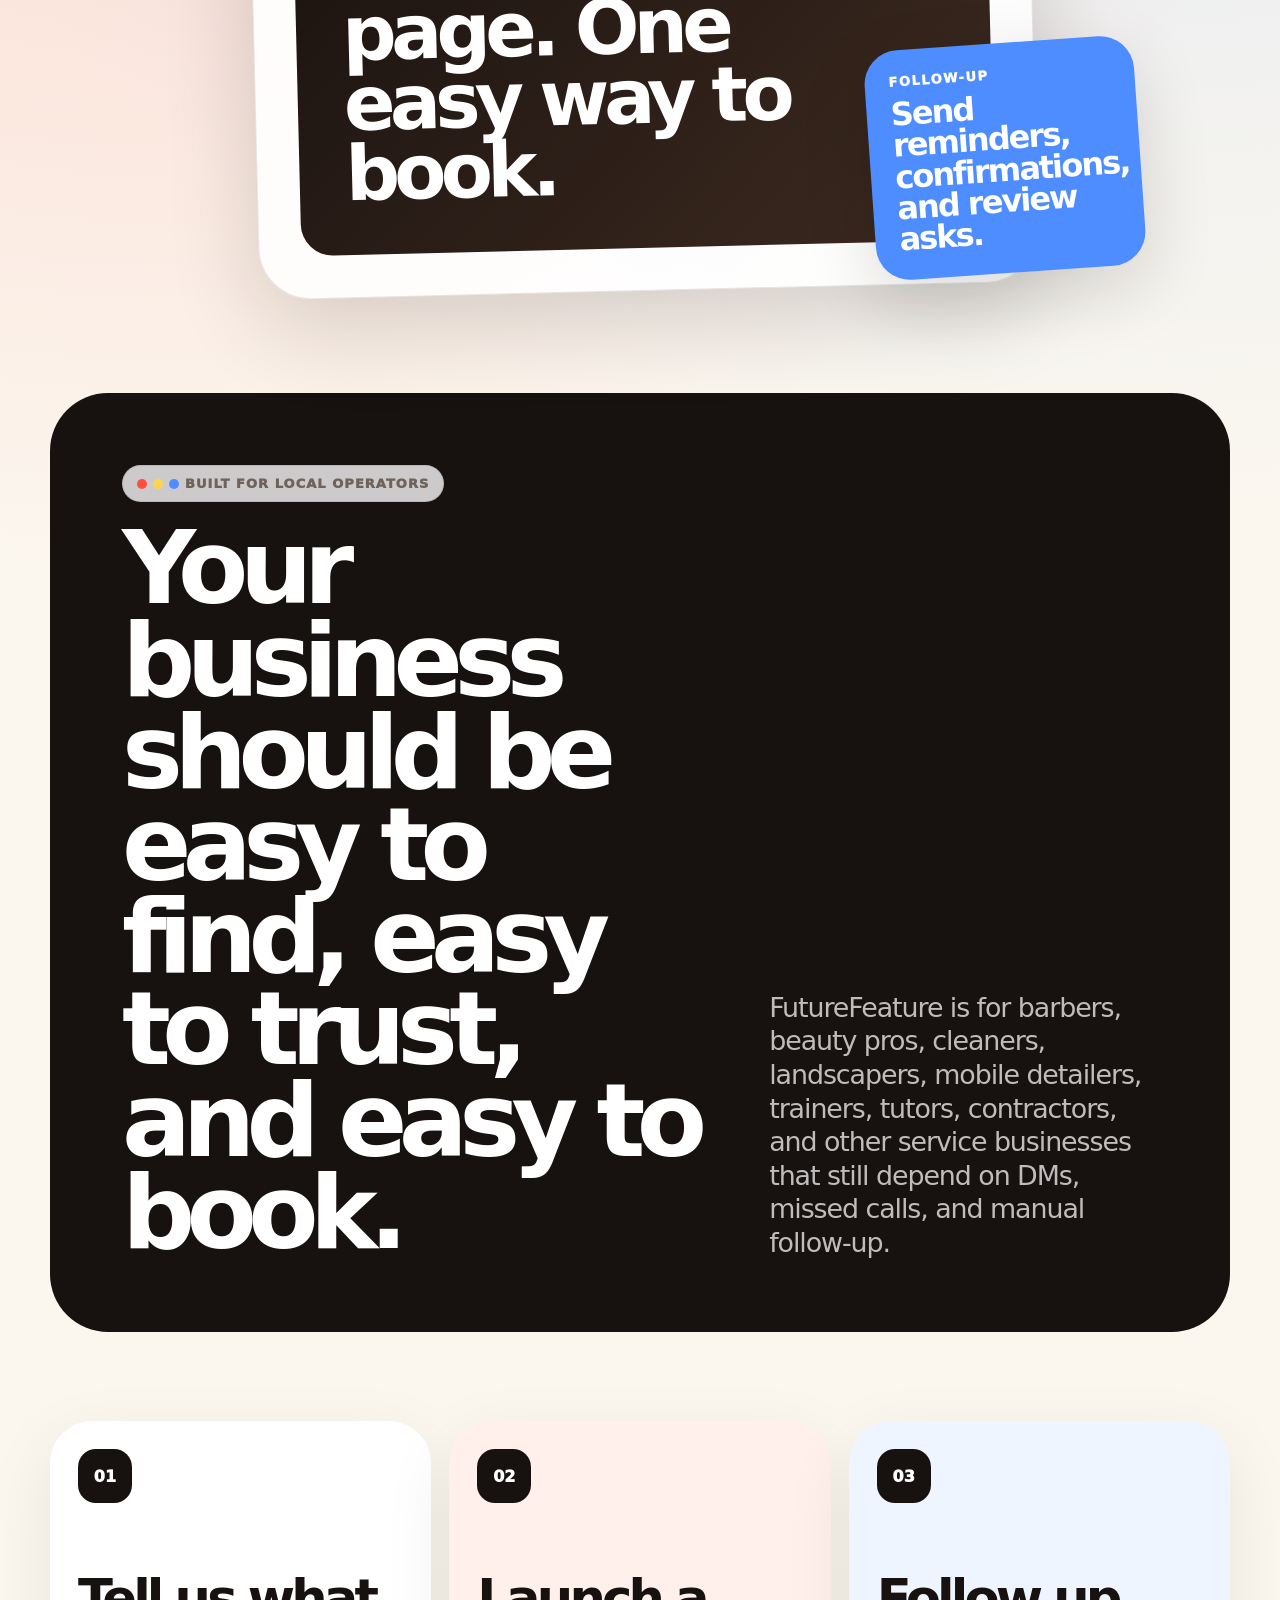
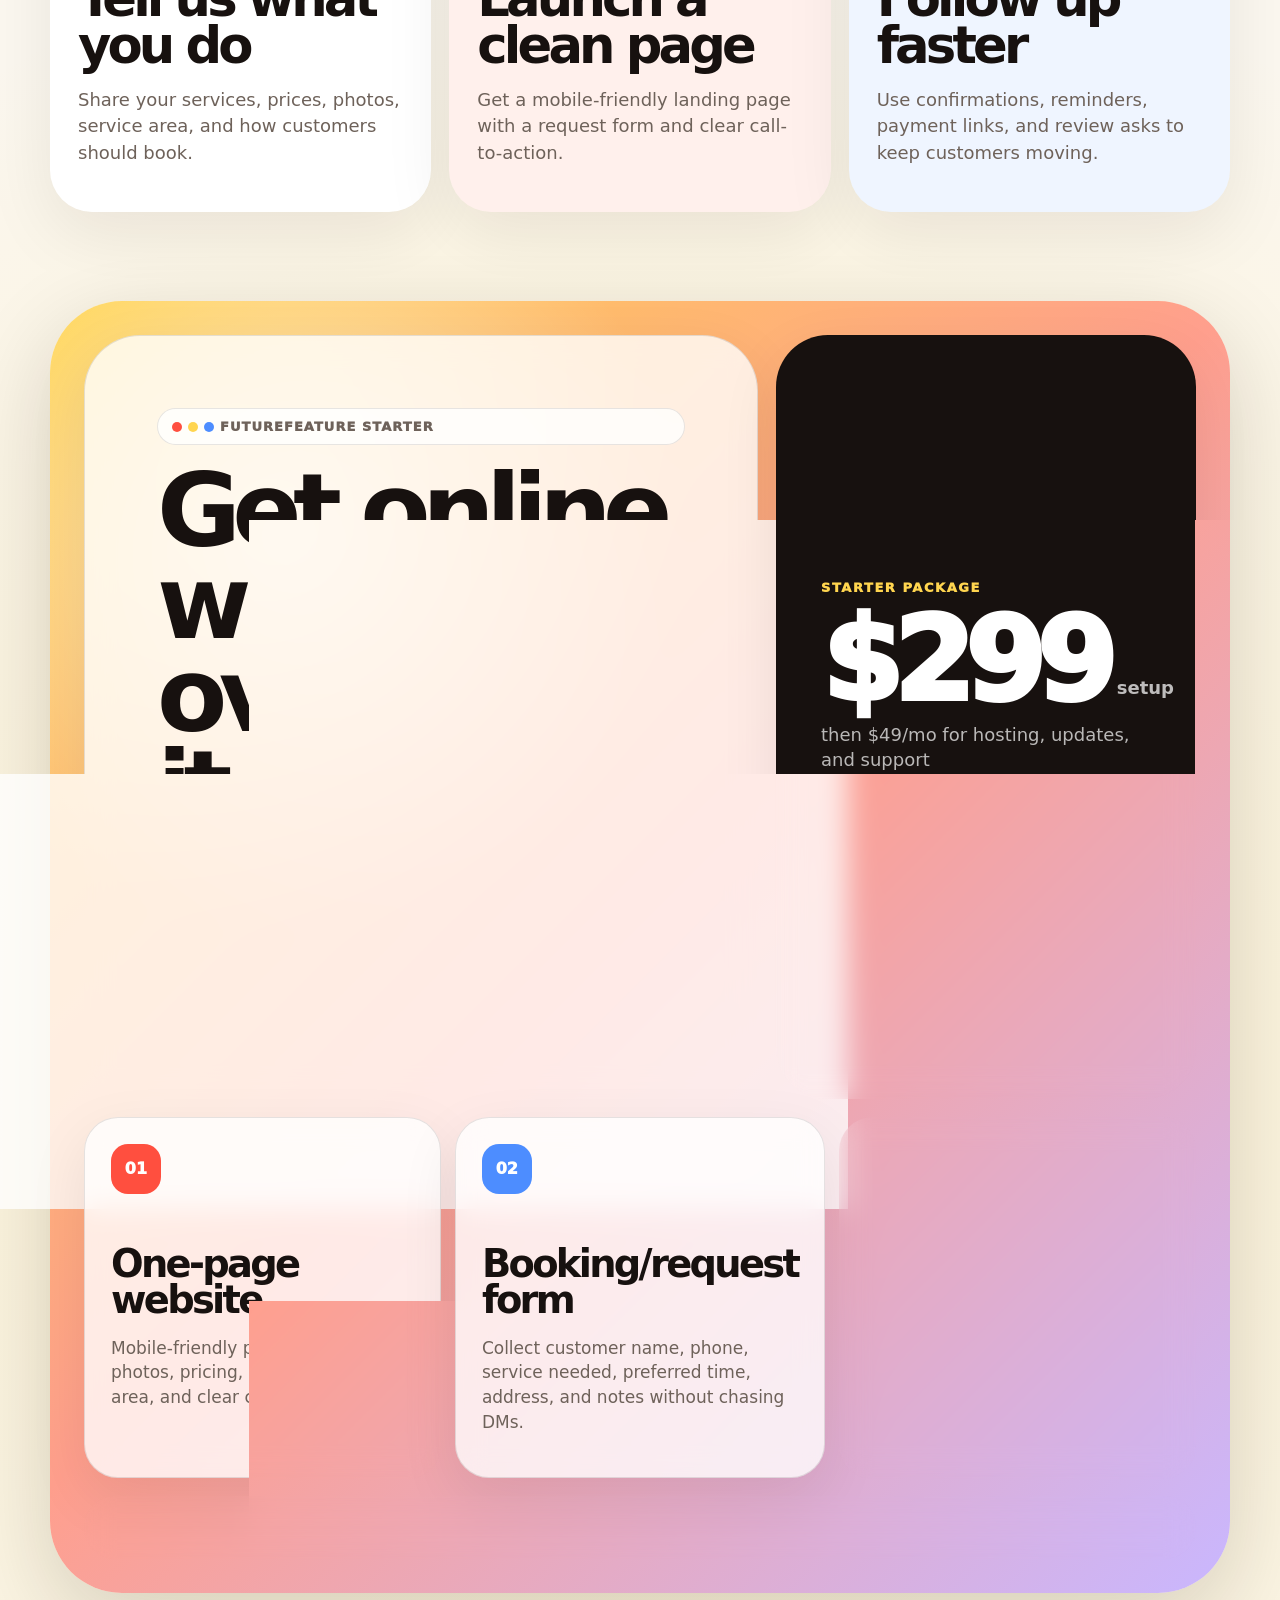
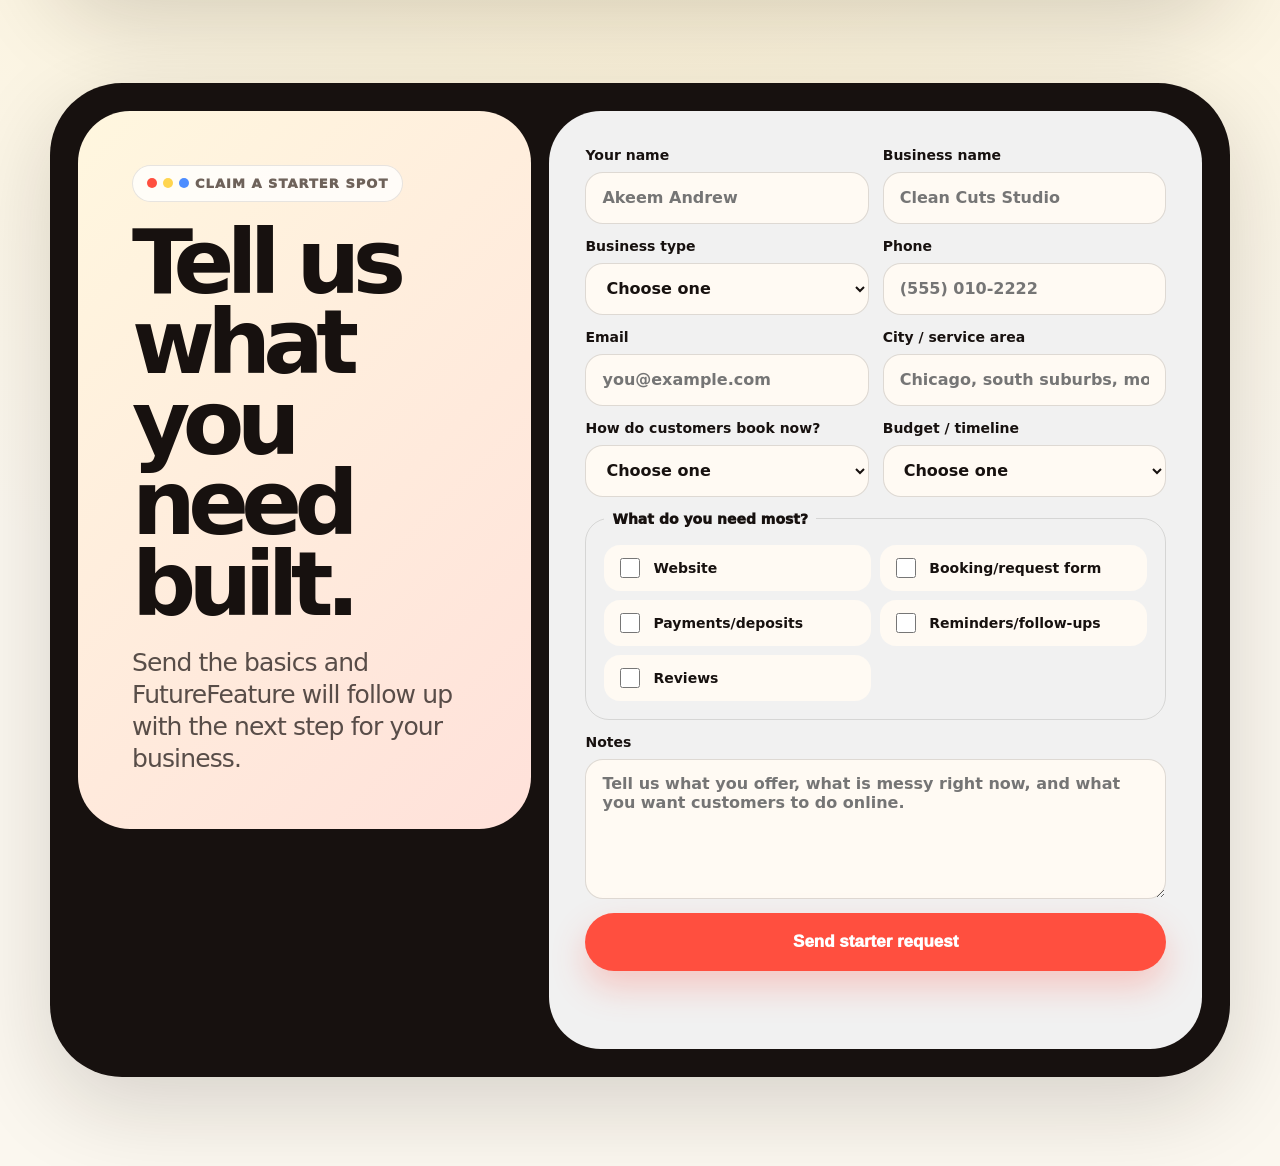
==== commit a470122b: "feat: Add FutureFeature Starter inquiry form - Add homepage inquiry form for local service business " ====
--- a/index.html
+++ b/index.html
@@ -9,7 +9,7 @@
       content="FutureFeature helps local service businesses turn DMs, missed calls, and messy requests into booked customers."
     />
     <title>FutureFeature</title>
-    <link rel="stylesheet" href="style.css?v=futurefeature-offer-1" />
+    <link rel="stylesheet" href="style.css?v=futurefeature-inquiry-1" />
   </head>
   <body class="futurefeature-site">
     <header class="ff-nav" aria-label="Main navigation">
@@ -122,6 +122,127 @@
           Best for barbers, cleaners, detailers, nail techs, trainers, tutors, mobile services, and small contractors.
         </p>
       </section>
+
+      <section class="ff-form-section" aria-labelledby="starter-form-title">
+        <div class="ff-form-copy">
+          <p class="ff-kicker">Claim a starter spot</p>
+          <h2 id="starter-form-title">Tell us what you need built.</h2>
+          <p>Send the basics and FutureFeature will follow up with the next step for your business.</p>
+        </div>
+
+        <form id="futurefeatureInquiryForm" class="ff-form">
+          <div class="ff-honeypot" aria-hidden="true">
+            <label>Website <input type="text" name="website" tabindex="-1" autocomplete="off" /></label>
+            <label>Company URL <input type="text" name="company_url" tabindex="-1" autocomplete="off" /></label>
+          </div>
+
+          <label>
+            Your name
+            <input name="owner_name" type="text" autocomplete="name" required placeholder="Akeem Andrew" />
+          </label>
+          <label>
+            Business name
+            <input name="business_name" type="text" autocomplete="organization" required placeholder="Clean Cuts Studio" />
+          </label>
+          <label>
+            Business type
+            <select name="business_type" required>
+              <option value="">Choose one</option>
+              <option>Barber / hair</option>
+              <option>Nails / beauty</option>
+              <option>Cleaning</option>
+              <option>Mobile detailing</option>
+              <option>Contractor / handyman</option>
+              <option>Trainer / tutor</option>
+              <option>Other local service</option>
+            </select>
+          </label>
+          <label>
+            Phone
+            <input name="phone" type="tel" autocomplete="tel" required placeholder="(555) 010-2222" />
+          </label>
+          <label>
+            Email
+            <input name="email" type="email" autocomplete="email" required placeholder="you@example.com" />
+          </label>
+          <label>
+            City / service area
+            <input name="service_area" type="text" autocomplete="address-level2" placeholder="Chicago, south suburbs, mobile within 20 miles" />
+          </label>
+          <label>
+            How do customers book now?
+            <select name="current_booking">
+              <option value="">Choose one</option>
+              <option>Instagram/Facebook DMs</option>
+              <option>Text messages</option>
+              <option>Phone calls</option>
+              <option>Booking app</option>
+              <option>Website form</option>
+              <option>Other</option>
+            </select>
+          </label>
+          <label>
+            Budget / timeline
+            <select name="budget_timeline">
+              <option value="">Choose one</option>
+              <option>Ready this week</option>
+              <option>Ready this month</option>
+              <option>Just exploring</option>
+              <option>Need to talk first</option>
+            </select>
+          </label>
+
+          <fieldset>
+            <legend>What do you need most?</legend>
+            <label><input type="checkbox" name="needs" value="website" /> Website</label>
+            <label><input type="checkbox" name="needs" value="booking form" /> Booking/request form</label>
+            <label><input type="checkbox" name="needs" value="payments/deposits" /> Payments/deposits</label>
+            <label><input type="checkbox" name="needs" value="reminders/follow-ups" /> Reminders/follow-ups</label>
+            <label><input type="checkbox" name="needs" value="reviews" /> Reviews</label>
+          </fieldset>
+
+          <label class="ff-form-wide">
+            Notes
+            <textarea name="message" rows="5" placeholder="Tell us what you offer, what is messy right now, and what you want customers to do online."></textarea>
+          </label>
+
+          <button class="ff-submit" type="submit">Send starter request</button>
+          <p id="futurefeatureFormStatus" class="ff-form-status" role="status" aria-live="polite"></p>
+        </form>
+      </section>
     </main>
+    <script>
+      const form = document.getElementById('futurefeatureInquiryForm');
+      const statusEl = document.getElementById('futurefeatureFormStatus');
+
+      form?.addEventListener('submit', async (event) => {
+        event.preventDefault();
+        statusEl.textContent = 'Sending your starter request...';
+        statusEl.className = 'ff-form-status';
+
+        const formData = new FormData(form);
+        const needs = formData.getAll('needs');
+        const payload = Object.fromEntries(formData.entries());
+        payload.needs = needs;
+
+        try {
+          const response = await fetch('/api/futurefeature-intake', {
+            method: 'POST',
+            headers: { 'Content-Type': 'application/json' },
+            body: JSON.stringify(payload),
+          });
+          const result = await response.json().catch(() => ({}));
+          if (!response.ok) {
+            throw new Error(result.message || 'Something went wrong. Please try again.');
+          }
+          statusEl.textContent = result.message || 'Thanks — FutureFeature received your Starter request.';
+          statusEl.className = 'ff-form-status success';
+          form.reset();
+        } catch (error) {
+          statusEl.textContent = error.message || 'Could not send your request. Please try again.';
+          statusEl.className = 'ff-form-status error';
+        }
+      });
+    </script>
   </body>
 </html>
--- a/style.css
+++ b/style.css
@@ -365,7 +365,8 @@
 .ff-section,
 .ff-grid,
 .ff-cta,
-.ff-offer {
+.ff-offer,
+.ff-form-section {
   width: min(1180px, calc(100% - 32px));
   margin: 0 auto clamp(42px, 7vw, 92px);
 }
@@ -604,6 +605,160 @@
   box-shadow: var(--shadow);
 }
 
+.ff-form-section {
+  display: grid;
+  grid-template-columns: 0.82fr 1.18fr;
+  gap: 18px;
+  align-items: start;
+  padding: clamp(18px, 3vw, 28px);
+  border-radius: clamp(34px, 6vw, 72px);
+  background: var(--ink);
+  box-shadow: var(--shadow);
+}
+
+.ff-form-copy {
+  position: sticky;
+  top: 110px;
+  padding: clamp(28px, 5vw, 54px);
+  border-radius: clamp(28px, 5vw, 52px);
+  background: linear-gradient(135deg, #fff7df, #ffe1da);
+}
+
+.ff-form-copy h2 {
+  margin: 0;
+  font-size: clamp(42px, 7vw, 92px);
+  line-height: .9;
+  letter-spacing: -0.085em;
+}
+
+.ff-form-copy > p:not(.ff-kicker) {
+  margin: 22px 0 0;
+  color: rgba(23,17,15,.72);
+  font-size: clamp(18px, 2vw, 25px);
+  line-height: 1.28;
+  letter-spacing: -0.035em;
+}
+
+.ff-form {
+  display: grid;
+  grid-template-columns: repeat(2, minmax(0, 1fr));
+  gap: 14px;
+  padding: clamp(22px, 4vw, 36px);
+  border-radius: clamp(28px, 5vw, 52px);
+  background: rgba(255,255,255,.94);
+}
+
+.ff-form label,
+.ff-form fieldset {
+  display: grid;
+  gap: 9px;
+  margin: 0;
+  color: var(--ink);
+  font-size: 14px;
+  font-weight: 900;
+}
+
+.ff-form input,
+.ff-form select,
+.ff-form textarea {
+  width: 100%;
+  min-height: 52px;
+  border: 1px solid rgba(23,17,15,.14);
+  border-radius: 18px;
+  padding: 14px 16px;
+  color: var(--ink);
+  background: #fffaf3;
+  font: inherit;
+  font-size: 16px;
+  font-weight: 700;
+  outline: none;
+}
+
+.ff-form textarea {
+  min-height: 140px;
+  resize: vertical;
+}
+
+.ff-form input:focus,
+.ff-form select:focus,
+.ff-form textarea:focus {
+  border-color: var(--red);
+  box-shadow: 0 0 0 4px rgba(255,79,63,.14);
+  background: white;
+}
+
+.ff-form fieldset {
+  grid-column: 1 / -1;
+  border: 1px solid rgba(23,17,15,.12);
+  border-radius: 24px;
+  padding: 18px;
+  grid-template-columns: repeat(2, minmax(0, 1fr));
+}
+
+.ff-form legend {
+  padding: 0 8px;
+  font-weight: 950;
+}
+
+.ff-form fieldset label {
+  display: flex;
+  align-items: center;
+  gap: 10px;
+  min-height: 46px;
+  padding: 10px 12px;
+  border-radius: 16px;
+  background: #fffaf3;
+}
+
+.ff-form input[type="checkbox"] {
+  width: 20px;
+  min-height: 20px;
+  accent-color: var(--red);
+}
+
+.ff-form-wide,
+.ff-submit,
+.ff-form-status {
+  grid-column: 1 / -1;
+}
+
+.ff-submit {
+  min-height: 58px;
+  border: 0;
+  border-radius: 999px;
+  color: white;
+  background: var(--red);
+  box-shadow: 0 16px 34px rgba(255,79,63,.26);
+  font-size: 17px;
+  font-weight: 950;
+  cursor: pointer;
+}
+
+.ff-form-status {
+  min-height: 28px;
+  margin: 0;
+  color: var(--muted);
+  font-size: 15px;
+  font-weight: 850;
+  line-height: 1.4;
+}
+
+.ff-form-status.success {
+  color: #087343;
+}
+
+.ff-form-status.error {
+  color: #b42318;
+}
+
+.ff-honeypot {
+  position: absolute;
+  left: -10000px;
+  width: 1px;
+  height: 1px;
+  overflow: hidden;
+}
+
 .ff-cta p:last-child {
   max-width: 620px;
   margin: 24px auto 0;
@@ -640,12 +795,18 @@
   .ff-split,
   .ff-grid,
   .ff-offer,
-  .ff-included {
+  .ff-included,
+  .ff-form-section,
+  .ff-form {
     grid-template-columns: 1fr;
   }
 
   .ff-offer-copy {
     min-height: auto;
+  }
+
+  .ff-form-copy {
+    position: static;
   }
 }
 
@@ -692,4 +853,8 @@
   .ff-task em {
     grid-column: 2;
   }
-}
+
+  .ff-form fieldset {
+    grid-template-columns: 1fr;
+  }
+}
